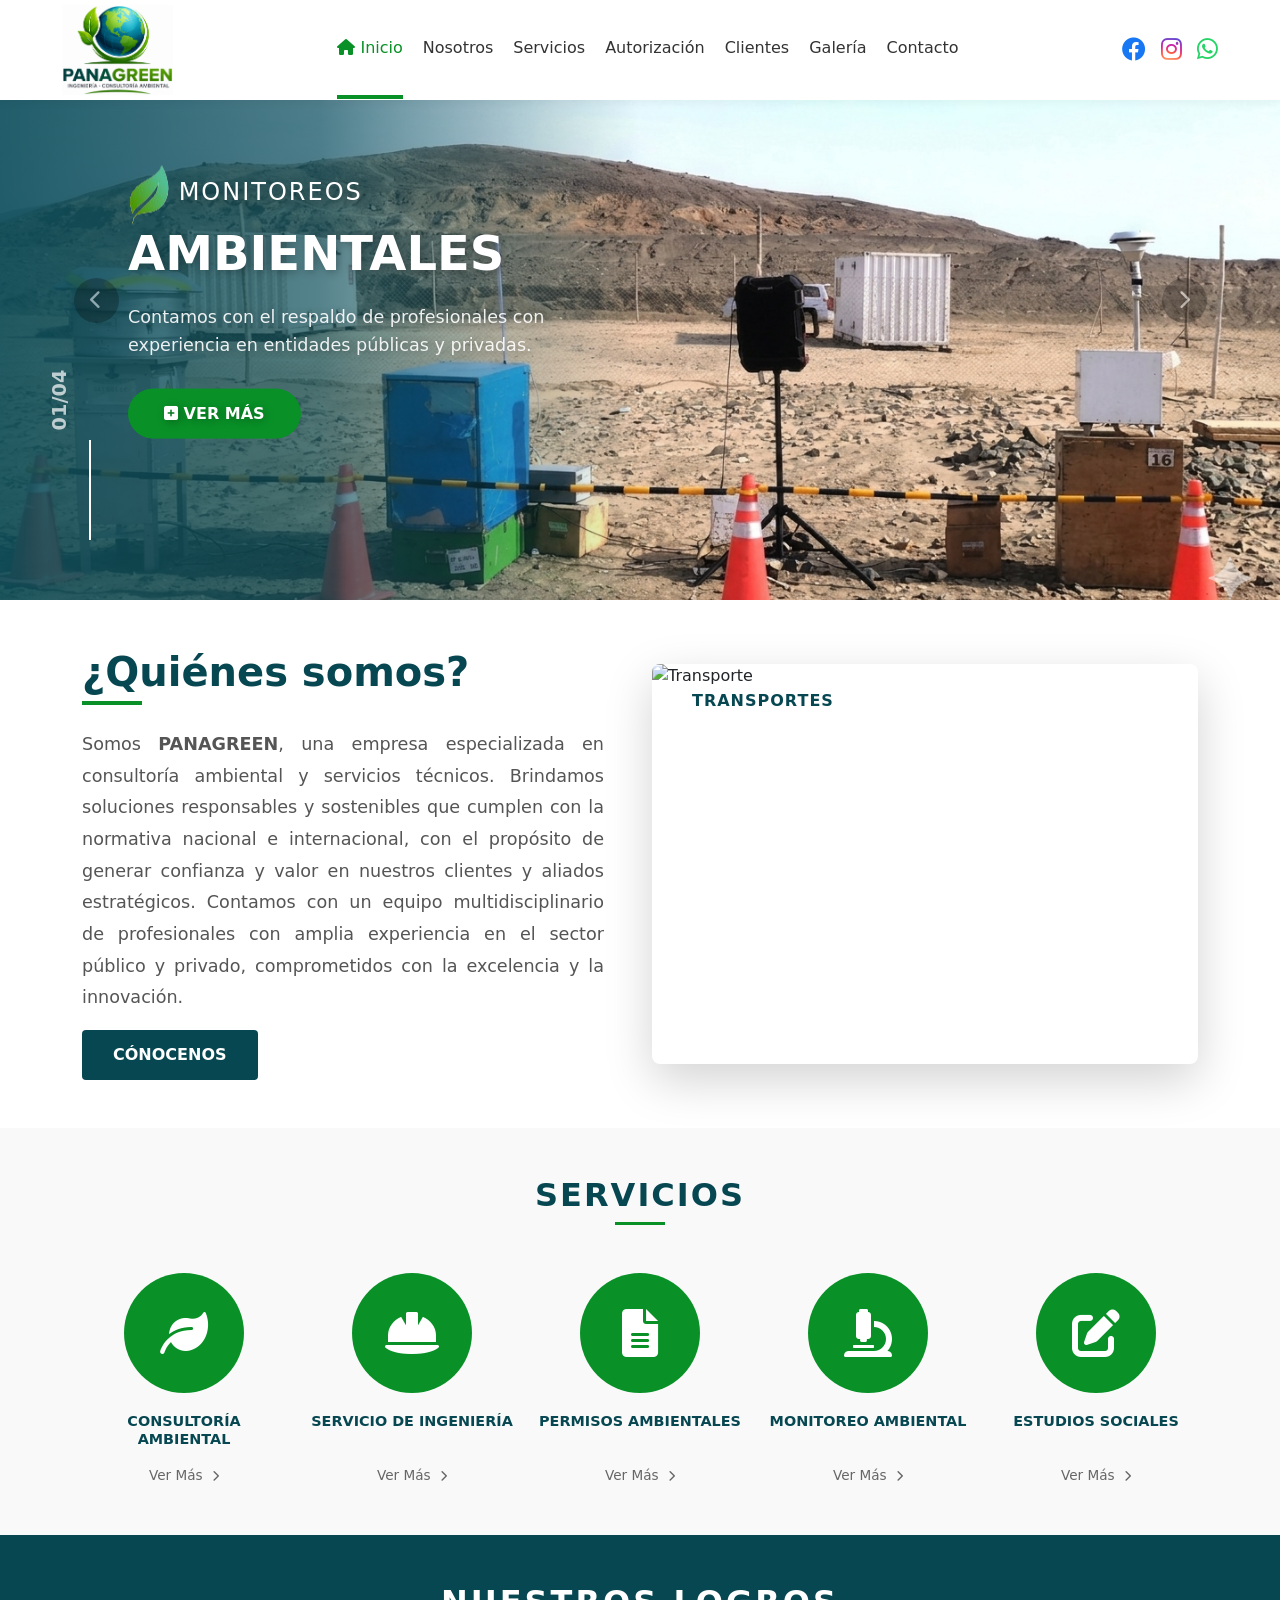
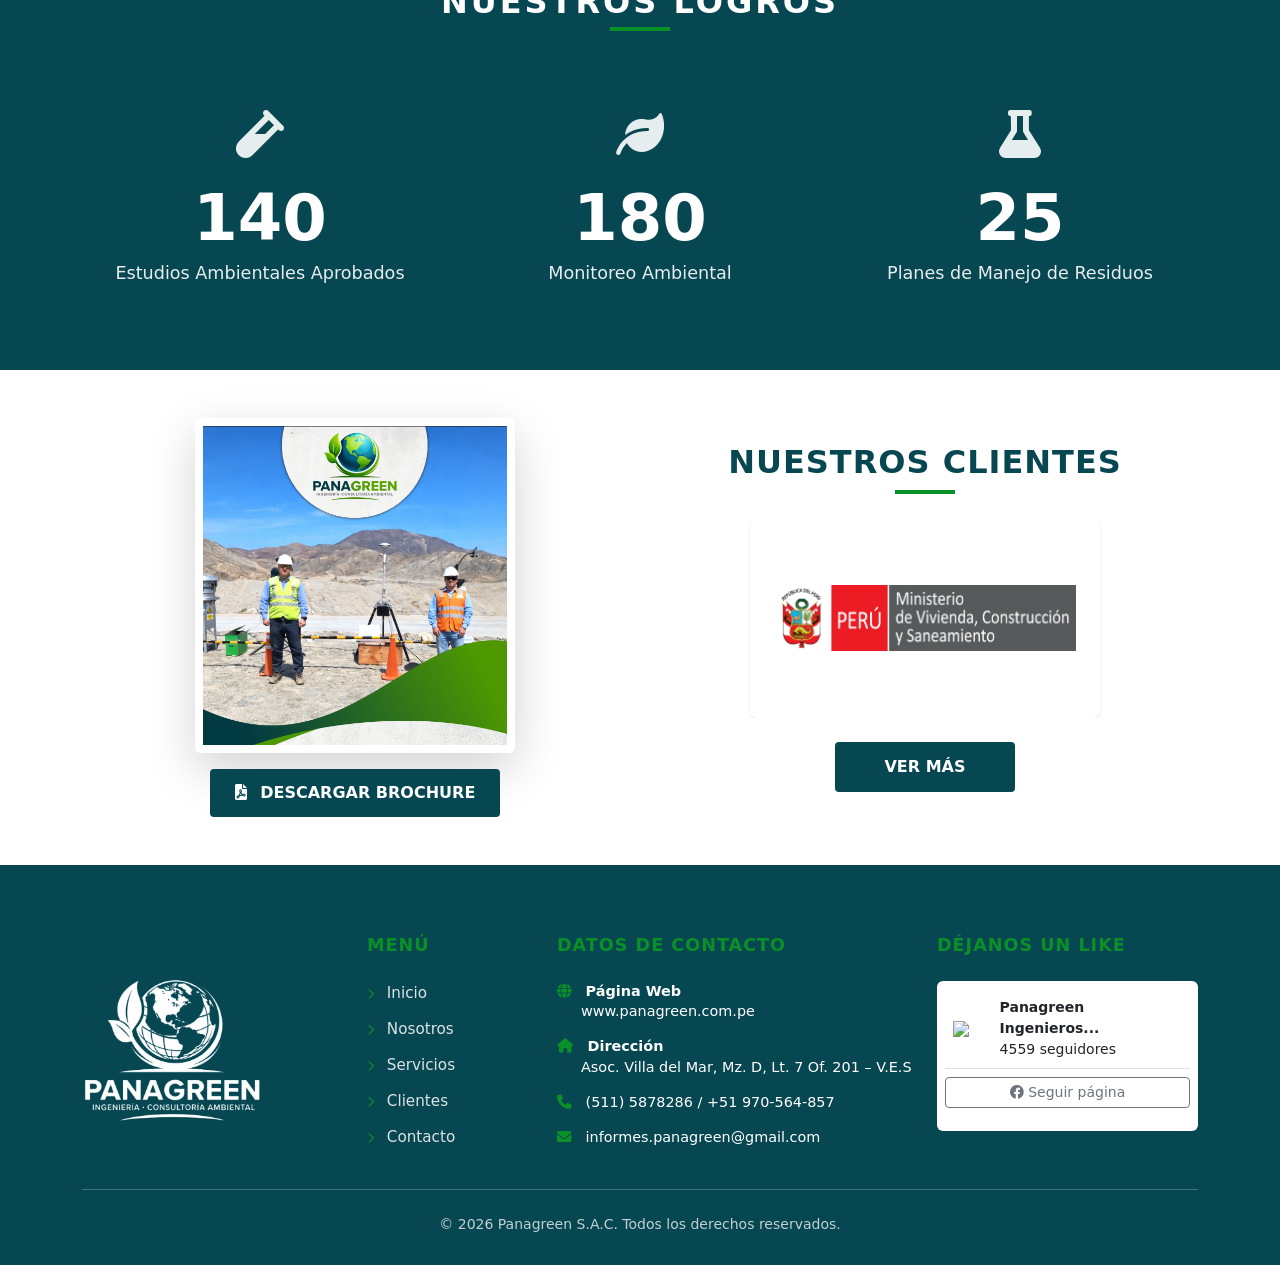
==== index.html @ 1f8e7a8f "Subida inicial del proyecto Panagreen" ====
<!DOCTYPE html>
<html lang="es">

<head>
    <meta charset="UTF-8">
    <meta name="viewport" content="width=device-width, initial-scale=1.0">
    <title>Panagreen - Ingeniería y consultoría ambiental</title>
    <link href="imagenes/logo.png" rel="shortcut icon" type="image/x-icon">

    <!-- Bootstrap 5.3.3 CSS -->
    <link href="https://cdn.jsdelivr.net/npm/bootstrap@5.3.3/dist/css/bootstrap.min.css" rel="stylesheet">

    <!-- Bootstrap Icons -->
    <link rel="stylesheet" href="https://cdn.jsdelivr.net/npm/bootstrap-icons@1.11.4/font/bootstrap-icons.min.css">

    <link rel="stylesheet" href="https://cdnjs.cloudflare.com/ajax/libs/font-awesome/6.0.0/css/all.min.css">

    <!-- CSS EXTERNO -->
    <link rel="stylesheet" href="css/index.css">
</head>

<body>

    <nav class="navbar navbar-expand-lg header-panagreen fixed-top">
        <div class="container-fluid">
            <!-- 1. Logo (Izquierda) -->
            <a class="navbar-brand logo-link" href="#">
                <img src="imagenes/logo.png" alt="Panagreen" class="logo-full">
            </a>

            <!-- Botón Hamburguesa (Solo visible en móviles/tablets) -->
            <button class="navbar-toggler" type="button" data-bs-toggle="collapse" data-bs-target="#menuPanagreen"
                aria-controls="menuPanagreen" aria-expanded="false" aria-label="Toggle navigation">
                <span class="navbar-toggler-icon"></span>
            </button>

            <!-- Contenedor colapsable -->
            <div class="collapse navbar-collapse" id="menuPanagreen">
                <!-- 2. Menú (Centro) -->
                <ul class="navbar-nav mx-auto nav-links">
                    <li class="nav-item">
                        <a class="nav-link active" href="#inicio"><i class="fas fa-home"></i> Inicio</a>
                    </li>
                    <li class="nav-item"><a class="nav-link" href="#nosotros">Nosotros</a></li>
                    <li class="nav-item"><a class="nav-link" href="#servicios">Servicios</a></li>
                    <li class="nav-item"><a class="nav-link" href="#autorizacion">Autorización</a></li>
                    <li class="nav-item"><a class="nav-link" href="#clientes">Clientes</a></li>
                    <li class="nav-item"><a class="nav-link" href="#galeria">Galería</a></li>
                    <li class="nav-item"><a class="nav-link" href="#contacto">Contacto</a></li>
                </ul>

                <!-- 3. Redes Sociales (Derecha) -->
                <div class="social-links d-flex">
                    <a href="#" class="facebook"><i class="fab fa-facebook"></i></a>
                    <a href="#" class="instagram"><i class="fab fa-instagram"></i></a>
                    <a href="#" class="whatsapp"><i class="fab fa-whatsapp"></i></a>
                </div>
            </div>
        </div>
    </nav>

    <div id="carouselPanagreen" class="carousel slide carousel-fade" data-bs-ride="carousel">
        <!-- Indicadores laterales estilo '04/04' -->
        <div class="carousel-indicators-custom">
            <!-- El span con id "current-slide" es el que cambiará -->
            <div class="page-number">
                <span id="current-slide">01</span><span>/04</span>
            </div>
            <div class="vertical-line"></div>
        </div>

        <div class="carousel-inner">
            <!-- Slide 1 -->
            <div class="carousel-item active">
                <div class="overlay-gradient"></div>
                <img src="imagenes/monitoreo-ambiental.png" class="d-block w-100 carousel-img"
                    alt="Monitoreo Ambiental">
                <div class="carousel-caption-custom">
                    <h5 class="text-uppercase"><img src="imagenes/hoja.png" alt="Icono Hoja" class="hoja-flotante">
                        Monitoreos</h5>
                    <!-- Contenedor para el título y la hoja -->
                    <div class="title-wrapper">

                        <h1>AMBIENTALES</h1>
                    </div>
                    <p>Contamos con el respaldo de profesionales con experiencia en entidades públicas y privadas.</p>
                    <a href="#" class="btn btn-panagreen-verde">
                        <i class="fas fa-plus-square"></i> VER MÁS
                    </a>
                </div>
            </div>

            <!-- Slide 2 (Ejemplo) -->
            <div class="carousel-item">
                <div class="overlay-gradient"></div>
                <img src="imagenes/consultoria-ambiental.png" class="d-block w-100 carousel-img" alt="Consultoría">
                <div class="carousel-caption-custom">
                    <h5 class="text-uppercase"><img src="imagenes/hoja.png" alt="Icono Hoja" class="hoja-flotante">
                        Ingeniería</h5>
                    <div class="title-wrapper">
                        <h1>CONSULTORÍA</h1>
                    </div>
                    <p>Soluciones sostenibles para proyectos de alto impacto ambiental.</p>
                    <a href="#" class="btn btn-panagreen-verde">
                        <i class="fas fa-plus-square"></i> VER MÁS
                    </a>
                </div>
            </div>
        </div>

        <!-- Controles de navegación -->
        <button class="carousel-control-prev" type="button" data-bs-target="#carouselPanagreen" data-bs-slide="prev">
            <span class="carousel-control-prev-icon-custom"><i class="fas fa-chevron-left"></i></span>
        </button>
        <button class="carousel-control-next" type="button" data-bs-target="#carouselPanagreen" data-bs-slide="next">
            <span class="carousel-control-next-icon-custom"><i class="fas fa-chevron-right"></i></span>
        </button>
    </div>

    <section class="quienes-somos-section py-5">
        <div class="container">
            <div class="row align-items-center">

                <!-- SECCIÓN IZQUIERDA: Texto -->
                <div class="col-lg-6 mb-4 mb-lg-0">
                    <div class="content-text pe-lg-4">
                        <h2 class="titulo-seccion">¿Quiénes somos?</h2>
                        <div class="sublinea-verde mb-4"></div>
                        <p class="descripcion-empresa">
                            Somos <strong>PANAGREEN</strong>, una empresa especializada en consultoría ambiental y
                            servicios técnicos.
                            Brindamos soluciones responsables y sostenibles que cumplen con la normativa nacional e
                            internacional, con el propósito de generar confianza y valor en nuestros clientes y aliados
                            estratégicos.
                            Contamos con un equipo multidisciplinario de profesionales con amplia experiencia en el
                            sector público
                            y privado, comprometidos con la excelencia y la innovación.
                        </p>
                        <a href="#contacto" class="btn btn-azul-panagreen">CÓNOCENOS</a>
                    </div>
                </div>

                <!-- SECCIÓN DERECHA: Nuevo Carrusel de Imágenes -->
                <div class="col-lg-6">
                    <div id="carouselSecundario" class="carousel slide shadow-lg rounded-3 overflow-hidden"
                        data-bs-ride="carousel">
                        <div class="carousel-inner">
                            <div class="carousel-item active">
                                <img src="imagenes/transporte-ambiental.png" class="d-block w-100" alt="Transporte">
                                <div class="carousel-label">TRANSPORTES</div>
                            </div>
                            <div class="carousel-item">
                                <img src="imagenes/mineria-responsable.png" class="d-block w-100" alt="Minería">
                                <div class="carousel-label">MINERÍA</div>
                            </div>
                        </div>
                        <!-- Controles pequeños para el carrusel secundario -->
                        <button class="carousel-control-prev" type="button" data-bs-target="#carouselSecundario"
                            data-bs-slide="prev">
                            <span class="carousel-control-prev-icon" aria-hidden="true"></span>
                        </button>
                        <button class="carousel-control-next" type="button" data-bs-target="#carouselSecundario"
                            data-bs-slide="next">
                            <span class="carousel-control-next-icon" aria-hidden="true"></span>
                        </button>
                    </div>
                </div>

            </div>
        </div>
    </section>

    <section id="servicios" class="servicios-section py-5">
        <div class="container text-center">
            <h2 class="titulo-servicios">SERVICIOS</h2>
            <div class="sublinea-servicios mb-5"></div>

            <div class="row g-4 justify-content-center">
                <div class="col-md-4 col-lg-2-custom">
                    <div class="servicio-item">
                        <div class="icono-circular">
                            <i class="fas fa-leaf"></i>
                        </div>
                        <h6>CONSULTORÍA AMBIENTAL</h6>
                        <a href="#" class="ver-mas">Ver Más <i class="fas fa-chevron-right"></i></a>
                    </div>
                </div>

                <div class="col-md-4 col-lg-2-custom">
                    <div class="servicio-item">
                        <div class="icono-circular">
                            <i class="fas fa-hard-hat"></i>
                        </div>
                        <h6>SERVICIO DE INGENIERÍA</h6>
                        <a href="#" class="ver-mas">Ver Más <i class="fas fa-chevron-right"></i></a>
                    </div>
                </div>

                <div class="col-md-4 col-lg-2-custom">
                    <div class="servicio-item">
                        <div class="icono-circular">
                            <i class="fas fa-file-alt"></i>
                        </div>
                        <h6>PERMISOS AMBIENTALES</h6>
                        <a href="#" class="ver-mas">Ver Más <i class="fas fa-chevron-right"></i></a>
                    </div>
                </div>

                <div class="col-md-4 col-lg-2-custom">
                    <div class="servicio-item">
                        <div class="icono-circular">
                            <i class="fas fa-microscope"></i>
                        </div>
                        <h6>MONITOREO AMBIENTAL</h6>
                        <a href="#" class="ver-mas">Ver Más <i class="fas fa-chevron-right"></i></a>
                    </div>
                </div>

                <div class="col-md-4 col-lg-2-custom">
                    <div class="servicio-item">
                        <div class="icono-circular">
                            <i class="fas fa-edit"></i>
                        </div>
                        <h6>ESTUDIOS SOCIALES</h6>
                        <a href="#" class="ver-mas">Ver Más <i class="fas fa-chevron-right"></i></a>
                    </div>
                </div>
            </div>
        </div>
    </section>


    <section class="logros-section py-5">
        <div class="container text-center">
            <!-- Título Blanco con Sublínea Verde -->
            <h2 class="titulo-logros text-white">NUESTROS LOGROS</h2>
            <div class="sublinea-verde-logros mb-5"></div>

            <div class="row">
                <!-- Logro 1 -->
                <div class="col-md-4 logro-item">
                    <div class="icono-logro">
                        <i class="fas fa-vial"></i>
                    </div>
                    <div class="numero-logro">140</div>
                    <p class="texto-logro">Estudios Ambientales Aprobados</p>
                </div>

                <!-- Logro 2 -->
                <div class="col-md-4 logro-item">
                    <div class="icono-logro">
                        <i class="fas fa-leaf"></i>
                    </div>
                    <div class="numero-logro">180</div>
                    <p class="texto-logro">Monitoreo Ambiental</p>
                </div>

                <!-- Logro 3 -->
                <div class="col-md-4 logro-item">
                    <div class="icono-logro">
                        <i class="fas fa-flask"></i>
                    </div>
                    <div class="numero-logro">25</div>
                    <p class="texto-logro">Planes de Manejo de Residuos</p>
                </div>
            </div>
        </div>
    </section>

    <section id="clientes" class="clientes-section py-5">
        <div class="container">
            <div class="row align-items-center">

                <!-- LADO IZQUIERDO: Brochure -->
                <div class="col-lg-6 text-center mb-5 mb-lg-0">
                    <div class="brochure-container">
                        <img src="imagenes/brochure-portada.png" alt="Brochure Panagreen"
                            class="img-fluid shadow-lg rounded">
                        <div class="mt-3">
                            <a href="documentos/brochure.pdf" target="_blank" class="btn btn-descarga-brochure">
                                <i class="fas fa-file-pdf me-2"></i> DESCARGAR BROCHURE
                            </a>
                        </div>
                    </div>
                </div>

                <!-- LADO DERECHO: Carrusel de Clientes -->
                <div class="col-lg-6 text-center">
                    <h2 class="titulo-clientes">NUESTROS CLIENTES</h2>
                    <div class="sublinea-verde mx-auto mb-4"></div>

                    <div id="carouselLogos" class="carousel slide" data-bs-ride="carousel">
                        <div class="carousel-inner">
                            <!-- Cliente 1 -->
                            <div class="carousel-item active">
                                <div class="logo-cliente-card bg-white p-4 shadow-sm mx-auto">
                                    <img src="imagenes/logo-mvcs.png" alt="Ministerio de Vivienda">
                                </div>
                            </div>
                            <!-- Cliente 2 -->
                            <div class="carousel-item">
                                <div class="logo-cliente-card bg-white p-4 shadow-sm mx-auto">
                                    <img src="imagenes/logo-minagri.png" alt="Cliente 2">
                                </div>
                            </div>
                        </div>

                        <!-- Botón Ver Más debajo del carrusel -->
                        <div class="mt-4">
                            <a href="#" class="btn btn-azul-panagreen px-5">VER MÁS</a>
                        </div>
                    </div>
                </div>

            </div>
        </div>
    </section>







    <footer class="footer-panagreen">
        <div class="container">
            <div class="row text-start">
                <!-- Columna 1: Logo -->
                <div class="col-lg-3 col-md-6 mb-4 mb-lg-0 d-flex align-items-center">
                    <img src="imagenes/logo-blanco.png" alt="Panagreen Logo" class="footer-logo">
                </div>

                <!-- Columna 2: Menú -->
                <div class="col-lg-2 col-md-6 mb-4 mb-lg-0">
                    <h5 class="titulo-footer">MENÚ</h5>
                    <ul class="list-unstyled links-footer">
                        <li><a href="#inicio"><i class="fas fa-chevron-right"></i> Inicio</a></li>
                        <li><a href="#nosotros"><i class="fas fa-chevron-right"></i> Nosotros</a></li>
                        <li><a href="#servicios"><i class="fas fa-chevron-right"></i> Servicios</a></li>
                        <li><a href="#clientes"><i class="fas fa-chevron-right"></i> Clientes</a></li>
                        <li><a href="#contacto"><i class="fas fa-chevron-right"></i> Contacto</a></li>
                    </ul>
                </div>

                <!-- Columna 3: Datos de Contacto -->
                <div class="col-lg-4 col-md-6 mb-4 mb-lg-0">
                    <h5 class="titulo-footer">DATOS DE CONTACTO</h5>
                    <div class="contacto-footer">
                        <p><i class="fas fa-globe"></i> <strong>Página Web</strong><br>
                            <span class="ms-4">www.panagreen.com.pe</span>
                        </p>

                        <p><i class="fas fa-home"></i> <strong>Dirección</strong><br>
                            <span class="ms-4">Asoc. Villa del Mar, Mz. D, Lt. 7 Of. 201 – V.E.S</span>
                        </p>

                        <p><i class="fas fa-phone"></i> (511) 5878286 / +51 970-564-857</p>

                        <p><i class="fas fa-envelope"></i> informes.panagreen@gmail.com</p>
                    </div>
                </div>

                <!-- Columna 4: Facebook -->
                <div class="col-lg-3 col-md-6">
                    <h5 class="titulo-footer">DÉJANOS UN LIKE</h5>
                    <div class="fb-page-mockup bg-white p-2 rounded">
                        <!-- Aquí iría el widget de Facebook real o una imagen -->
                        <div class="d-flex align-items-center p-2 border-bottom">
                            <img src="imagenes/favicon.png" width="40" class="me-2">
                            <div class="text-dark small"><strong>Panagreen Ingenieros...</strong><br>4559 seguidores
                            </div>
                        </div>
                        <a href="#" class="btn btn-sm btn-outline-secondary mt-2 w-100"><i class="fab fa-facebook"></i>
                            Seguir página</a>
                    </div>
                </div>
            </div>

            <hr class="border-light opacity-25 my-4">
            <div class="text-center">
                <p class="small mb-0 opacity-75">&copy; 2026 Panagreen S.A.C. Todos los derechos reservados.</p>
            </div>
        </div>
    </footer>

    <!-- Bootstrap 5.3.3 JS Bundle -->
    <script src="https://cdn.jsdelivr.net/npm/bootstrap@5.3.3/dist/js/bootstrap.bundle.min.js"></script>

    <script>
        // Busca el enlace que coincide con la URL actual y le pone el color verde del menú y una línea debajo para resaltar
        // Obtiene la URL actual de la barra de direcciones
        const currentPath = window.location.pathname;

        // Busca todos los enlaces del menú
        const navLinks = document.querySelectorAll('.nav-links li a');

        navLinks.forEach(link => {
            // Si el 'href' del enlace coincide con la ruta actual
            if (link.getAttribute('href') === currentPath ||
                (currentPath === '/' && link.getAttribute('href') === 'index.html')) {
                link.classList.add('active');
            }
        });


        // Actualiza el número del slide actual en el indicador personalizado
        const myCarousel = document.getElementById('carouselPanagreen');
        const currentSlideText = document.getElementById('current-slide');

        // Evento de Bootstrap que se dispara cuando el slide cambia
        myCarousel.addEventListener('slide.bs.carousel', function (event) {
            // event.to es el índice del siguiente slide (empieza en 0)
            let nextIndex = event.to + 1;

            // Formateamos para que siempre tenga dos dígitos (01, 02, etc.)
            let formattedNumber = nextIndex < 10 ? '0' + nextIndex : nextIndex; // Actualizamos el contenido del HTML
            currentSlideText.innerText = formattedNumber;
        }); </script>

</body>

</html>
---- css/index.css ----
/* css/index.css */

:root {
    --azul-fondo-logo: #0d4e5a;
    /* El color exacto de tu imagen */
    --azul-panagreen: #074751;
    --verde-panagreen: #099127;
    /* Verde base */
    --verde-menu: #099127;
    /* El verde de la imagen que enviaste */
    --blanco: #ffffff;
}

/* Header General */
.header-panagreen {
    min-height: 100px;
    background-color: #ffffff !important;
    padding: 0 50px !important;
    box-shadow: 0 2px 10px rgba(0, 0, 0, 0.05);
}

.logo-link {
    height: 100px;
    display: flex;
    align-items: center;
}

.logo-full {
    height: 100% !important;
    width: auto;
    object-fit: contain;
}

/* Estilos del Menú */
.nav-links .nav-link {
    color: #333 !important;
    font-weight: 500;
    margin: 0 10px;
    padding: 35px 0 !important;
    /* Centrado vertical */
    border-bottom: 4px solid transparent;
    transition: 0.3s;
}

.nav-links .nav-link:hover,
.nav-links .nav-link.active {
    color: var(--verde-menu) !important;
    border-bottom: 4px solid var(--verde-menu);
}

/* Colores de Redes Sociales */
.social-links a {
    font-size: 1.5rem;
    margin-left: 15px;
    transition: 0.3s;
}

.social-links .facebook {
    color: #1877F2;
}

.social-links .whatsapp {
    color: #25D366;
}

.social-links .instagram {
    background: radial-gradient(circle at 30% 107%, #fdf497 0%, #fd5949 45%, #d6249f 60%, #285AEB 90%);
    -webkit-background-clip: text;
    -webkit-text-fill-color: transparent;
}


/* Contenedor del Carrusel */
#carouselPanagreen {
    position: relative;
    height: 600px;
    overflow: hidden;
}

.carousel-img {
    height: 600px;
    object-fit: cover;
}

/* Capa de degradado ajustada para mayor nitidez */
.overlay-gradient {
    position: absolute;
    top: 0;
    left: 0;
    width: 100%;
    height: 100%;
    background: linear-gradient(to right,
            rgba(13, 78, 90, 0.9) 0%,
            /* Color fuerte al inicio */
            rgba(13, 78, 90, 0.7) 25%,
            /* Empieza a desvanecerse rápido */
            rgba(13, 78, 90, 0) 50%
            /* A la mitad de la imagen ya es 100% transparente */
        );
    z-index: 1;
}

/* Posicionamiento del Texto */
.carousel-caption-custom {
    position: absolute;
    top: 50%;
    left: 10%;
    transform: translateY(-50%);
    z-index: 2;
    color: white;
    max-width: 500px;
    text-align: left;
    text-shadow: 2px 2px 10px rgba(0, 0, 0, 0.3);
}

.carousel-caption-custom h5 {
    font-size: 1.5rem;
    font-weight: 300;
    margin-bottom: 0;
    letter-spacing: 2px;
}

.carousel-caption-custom h1 {
    font-size: 3rem;
    font-weight: 600;
    margin-bottom: 20px;
}

.carousel-caption-custom p {
    font-size: 1.1rem;
    line-height: 1.6;
    margin-bottom: 30px;
    opacity: 0.9;
}

/* Indicador lateral (estilo 04/04) */
.carousel-indicators-custom {
    position: absolute;
    left: 30px;
    bottom: 50px;
    z-index: 3;
    color: white;
    text-align: center;
}

.page-number {
    font-size: 2.5rem;
    font-weight: 700;
    writing-mode: vertical-rl;
    transform: rotate(180deg);
}

.page-number span {
    font-size: 1.2rem;
    opacity: 0.7;
}

.vertical-line {
    width: 2px;
    height: 100px;
    background-color: white;
    margin: 10px auto;
}

/* Botones de control personalizados */
.carousel-control-prev-icon-custom,
.carousel-control-next-icon-custom {
    background-color: rgba(0, 0, 0, 0.5);
    border-radius: 50%;
    width: 45px;
    height: 45px;
    display: flex;
    align-items: center;
    justify-content: center;
    font-size: 1.2rem;
    color: white;
}

#current-slide {
    transition: all 0.5s ease-in-out;
    display: inline-block;
}

/* Sección Quiénes Somos */
.quienes-somos-section {
    background-color: #ffffff;
}

.titulo-seccion {
    color: var(--azul-panagreen);
    font-weight: 700;
    font-size: 2.5rem;
    margin-bottom: 5px;
}

.sublinea-verde {
    width: 60px;
    height: 4px;
    background-color: var(--verde-panagreen);
}

.descripcion-empresa {
    color: #555;
    line-height: 1.8;
    font-size: 1.1rem;
    text-align: justify;
}

/* Botón Azul Panagreen */
.btn-azul-panagreen {
    background-color: var(--azul-panagreen);
    color: white;
    padding: 12px 30px;
    border-radius: 4px;
    font-weight: 600;
    text-decoration: none;
    display: inline-block;
    transition: 0.3s;
}

.btn-azul-panagreen:hover {
    background-color: #0a3a44;
    color: #ffffff;
    box-shadow: 0 4px 15px rgba(13, 78, 90, 0.3);
}

/* Carrusel Secundario */
#carouselSecundario {
    position: relative;
}

#carouselSecundario img {
    height: 400px;
    object-fit: cover;
}

.carousel-label {
    position: absolute;
    top: 20px;
    left: 20px;
    background-color: rgba(255, 255, 255, 0.9);
    color: var(--azul-panagreen);
    padding: 5px 20px;
    font-weight: 700;
    letter-spacing: 1px;
    border-radius: 2px;
    z-index: 5;
}

.servicios-section {
    background-color: #f9f9f9;
}

.titulo-servicios {
    color: var(--azul-panagreen);
    font-weight: 700;
    letter-spacing: 2px;
}

.sublinea-servicios {
    width: 50px;
    height: 3px;
    background-color: var(--verde-panagreen);
    margin: 0 auto;
}

/* Contenedor del Icono Circular */
.icono-circular {
    width: 120px;
    height: 120px;
    background-color: var(--verde-panagreen);
    /* Color solicitado */
    border-radius: 50%;
    display: flex;
    align-items: center;
    justify-content: center;
    margin: 0 auto 20px;
    transition: transform 0.3s ease;
}

.icono-circular i {
    color: white;
    font-size: 3rem;
}

.servicio-item:hover .icono-circular {
    transform: scale(1.1);
    box-shadow: 0 10px 20px rgba(9, 145, 39, 0.2);
}

.servicio-item h6 {
    color: var(--azul-panagreen);
    font-weight: 600;
    font-size: 0.9rem;
    min-height: 40px;
    margin-bottom: 10px;
}

/* Enlace Ver Más */
.ver-mas {
    color: #666;
    text-decoration: none;
    font-size: 0.85rem;
    transition: color 0.3s;
}

.ver-mas:hover {
    color: var(--verde-panagreen);
}

.ver-mas i {
    font-size: 0.7rem;
    margin-left: 5px;
}



/* Sección de Logros */
.logros-section {
    background-color: var(--azul-panagreen);
    /* #0d4e5a */
    padding: 80px 0;
}

.titulo-logros {
    font-weight: 700;
    letter-spacing: 3px;
    margin-bottom: 5px;
}

.sublinea-verde-logros {
    width: 60px;
    height: 4px;
    background-color: var(--verde-panagreen);
    margin: 0 auto;
}

/* Iconos y Números */
.logro-item {
    color: #ffffff;
    padding: 20px;
}

.icono-logro {
    font-size: 3rem;
    /* Tamaño grande para los iconos */
    margin-bottom: 15px;
    opacity: 0.9;
}

.numero-logro {
    font-size: 4rem;
    /* Tamaño del número extra grande */
    font-weight: 800;
    line-height: 1;
    margin-bottom: 10px;
}

.texto-logro {
    font-size: 1.1rem;
    font-weight: 500;
    opacity: 0.9;
}

/* Sección Clientes con fondo de imagen suave */
.clientes-section {
    background: linear-gradient(rgba(255, 255, 255, 0.85), rgba(255, 255, 255, 0.85)),
        url('../imagenes/fondo-manos-arbol.jpg');
    /* Imagen de fondo similar a la muestra */
    background-size: cover;
    background-position: center;
    background-attachment: fixed;
    padding: 80px 0;
}

.titulo-clientes {
    color: var(--azul-panagreen);
    font-weight: 700;
    letter-spacing: 1px;
}

/* Tarjeta del Logo en el carrusel */
.logo-cliente-card {
    max-width: 350px;
    height: 200px;
    display: flex;
    align-items: center;
    justify-content: center;
    border-radius: 8px;
}

.logo-cliente-card img {
    max-height: 100%;
    max-width: 100%;
    object-fit: contain;
}

/* Botón Descarga Brochure */
.btn-descarga-brochure {
    background-color: var(--azul-panagreen);
    color: white;
    padding: 12px 25px;
    font-weight: 600;
    border-radius: 4px;
    transition: 0.3s;
    border: none;
}

.btn-descarga-brochure:hover {
    background-color: #0a3a44;
    color: #ffffff;
    transform: translateY(-2px);
}

/* Estilo para las imágenes del brochure */
.brochure-container img {
    max-width: 320px;
    border: 8px solid white;
}





/* Hero Section con fondo azul petróleo */
.hero-section {
    background-color: var(--azul-panagreen);
    padding: 100px 0;
    color: var(--blanco);
}

.hero-section h1 {
    font-size: 3.5rem;
    color: var(--blanco) !important;
}

.hero-section .lead {
    color: rgba(255, 255, 255, 0.9) !important;
}

/* Botones personalizados */
.btn-panagreen-verde {
    background-color: var(--verde-panagreen);
    border-color: var(--verde-panagreen);
    color: white;
    border-radius: 50px;
    padding: 12px 35px;
    font-weight: 600;
}

.btn-panagreen-verde:hover {
    background-color: #6da331;
    color: white;
}

.footer-panagreen {
    background-color: var(--azul-panagreen) !important;
    /* Asegura el uso de #0d4e5a */
    padding: 70px 0 30px;
    color: white;
}

.footer-logo {
    max-width: 180px;
    height: auto;
}

/* Títulos en Verde Panagreen */
.titulo-footer {
    color: var(--verde-panagreen);
    /* #099127 */
    font-size: 1.1rem;
    font-weight: 700;
    margin-bottom: 25px;
    letter-spacing: 1px;
}

/* Enlaces del menú */
.links-footer li {
    margin-bottom: 12px;
}

.links-footer a {
    color: white;
    text-decoration: none;
    font-size: 0.95rem;
    transition: color 0.3s;
    opacity: 0.85;
}

.links-footer a i {
    font-size: 0.7rem;
    color: var(--verde-panagreen);
    margin-right: 8px;
}

.links-footer a:hover {
    color: var(--verde-panagreen);
    opacity: 1;
}

/* Iconos de contacto */
.contacto-footer p {
    font-size: 0.9rem;
    margin-bottom: 15px;
    line-height: 1.4;
}

.contacto-footer i {
    color: var(--verde-panagreen);
    margin-right: 10px;
}

/* Ajuste para el mockup de Facebook */
.fb-page-mockup {
    min-height: 150px;
}


/* AJUSTES PARA MÓVILES (Responsive) */
@media (max-width: 991px) {
    .header-panagreen {
        padding: 10px 20px !important;
        height: auto;
    }

    .logo-link {
        height: 60px;
    }

    .nav-links .nav-link {
        padding: 15px 0 !important;
        border-bottom: none;
        border-left: 4px solid transparent;
    }

    .nav-links .nav-link.active {
        border-left: 4px solid var(--verde-menu);
        background-color: rgba(51, 128, 13, 0.05);
    }

    .social-links {
        justify-content: center;
        padding: 20px 0;
    }
}

/* Ajuste Responsivo para carrusel */
@media (max-width: 768px) {
    .carousel-caption-custom h1 {
        font-size: 2.5rem;
    }

    .overlay-gradient {
        background: rgba(13, 78, 90, 0.85);
        /* Cobertura total en móviles */
    }
}

/* Ajuste para 5 columnas en escritorio */
@media (min-width: 992px) {
    .col-lg-2-custom {
        flex: 0 0 auto;
        width: 20%;
        /* Divide el ancho en 5 partes iguales */
    }
}

/* Responsivo para móviles */
@media (max-width: 767px) {
    .numero-logro {
        font-size: 3.5rem;
    }

    .logros-section {
        padding: 50px 0;
    }
}


/* Responsivo */
@media (max-width: 991px) {
    .clientes-section {
        padding: 50px 0;
    }

    .logo-cliente-card {
        max-width: 280px;
        height: 150px;
    }
}
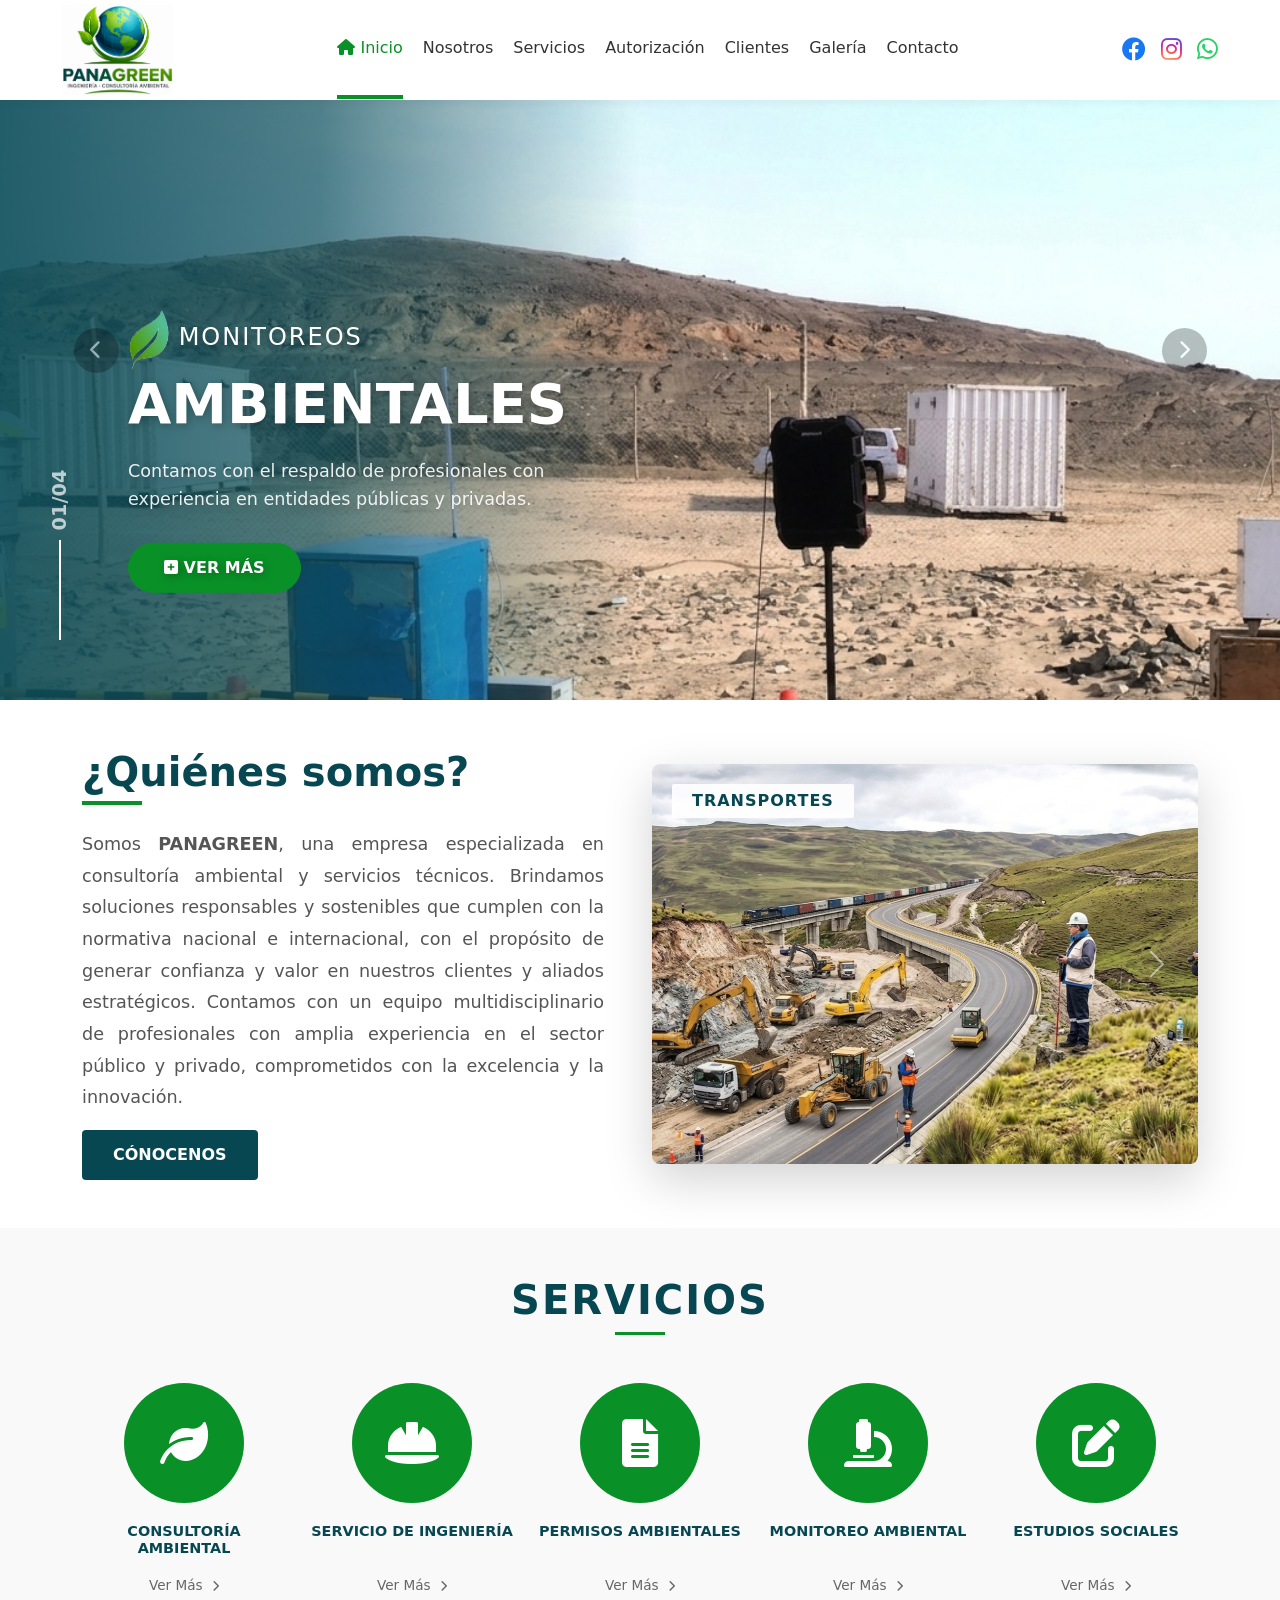
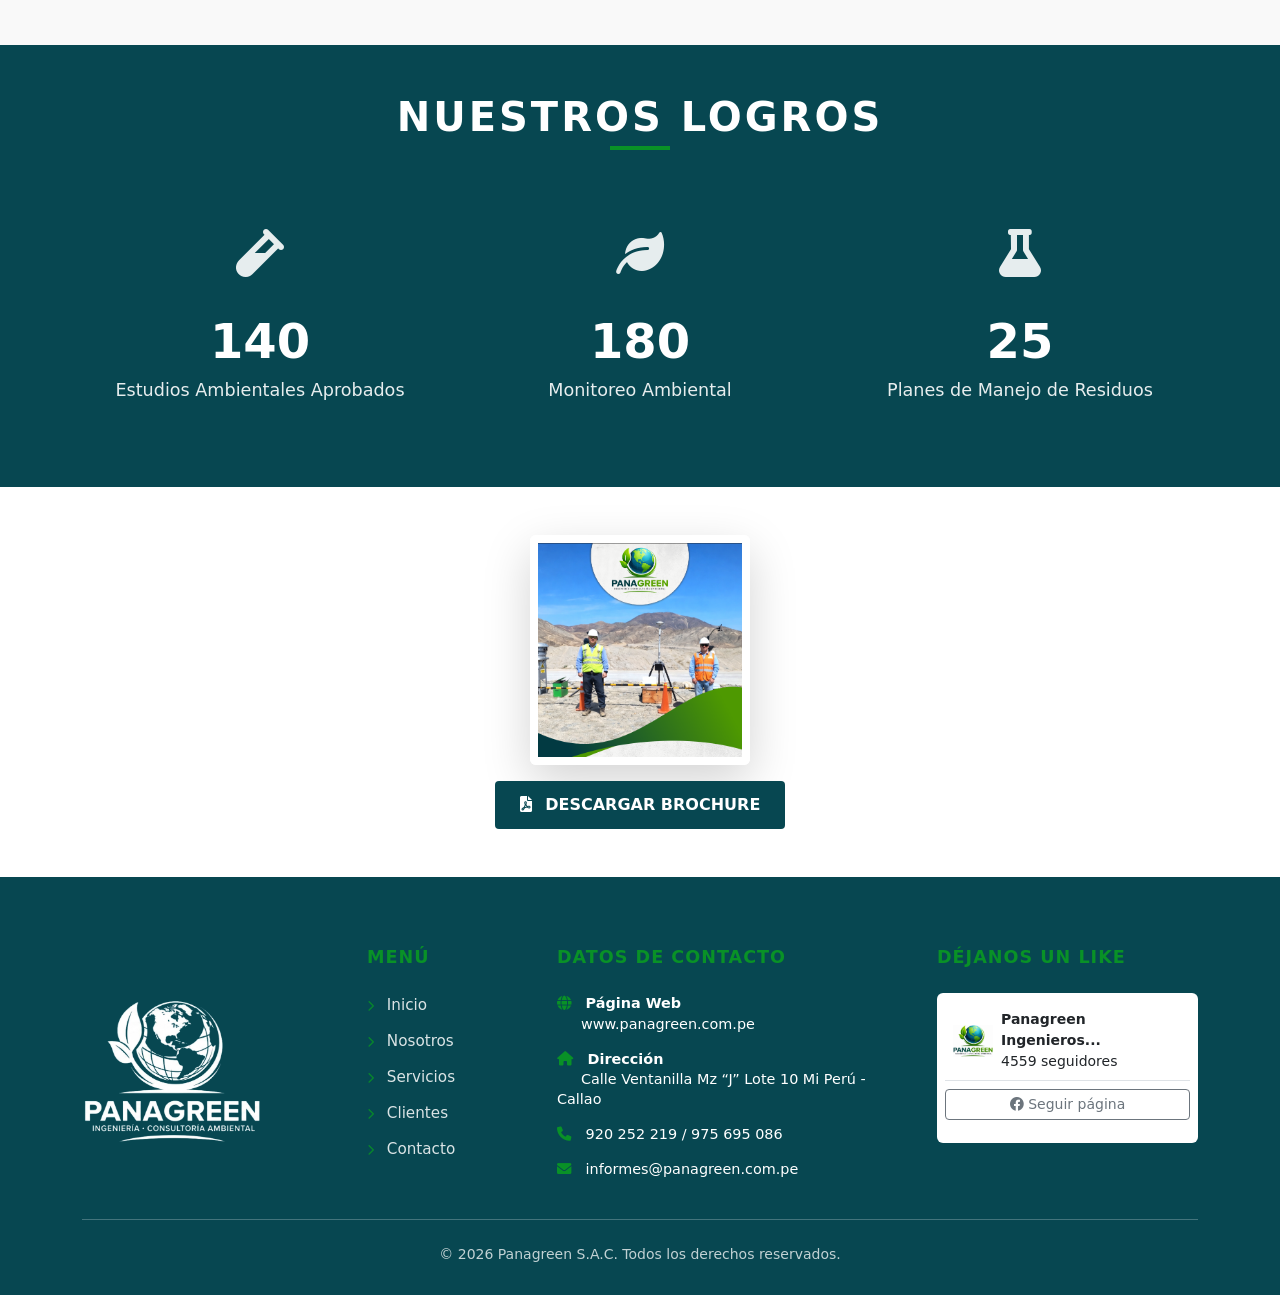
==== commit 699daec5: "Actualización de diseño: imagen vertical y ajustes de escala en componentes" ====
--- a/index.html
+++ b/index.html
@@ -21,372 +21,328 @@
 
 <body>
 
-    <nav class="navbar navbar-expand-lg header-panagreen fixed-top">
-        <div class="container-fluid">
-            <!-- 1. Logo (Izquierda) -->
-            <a class="navbar-brand logo-link" href="#">
-                <img src="imagenes/logo.png" alt="Panagreen" class="logo-full">
-            </a>
-
-            <!-- Botón Hamburguesa (Solo visible en móviles/tablets) -->
-            <button class="navbar-toggler" type="button" data-bs-toggle="collapse" data-bs-target="#menuPanagreen"
-                aria-controls="menuPanagreen" aria-expanded="false" aria-label="Toggle navigation">
-                <span class="navbar-toggler-icon"></span>
+    <div id="nav-placeholder"></div>
+    <main>
+        <div id="carouselPanagreen" class="carousel slide carousel-fade" data-bs-ride="carousel">
+            <!-- Indicadores laterales estilo '04/04' -->
+            <div class="carousel-indicators-custom">
+                <!-- El span con id "current-slide" es el que cambiará -->
+                <div class="page-number">
+                    <span id="current-slide">01</span><span>/04</span>
+                </div>
+                <div class="vertical-line"></div>
+            </div>
+
+            <div class="carousel-inner">
+                <!-- Slide 1 -->
+                <div class="carousel-item active">
+                    <div class="overlay-gradient"></div>
+                    <img src="imagenes/monitoreo-ambiental.png" class="d-block w-100 img-fluid carousel-img"
+                        alt="Monitoreo Ambiental">
+                    <div class="carousel-caption-custom">
+                        <h5 class="text-uppercase"><img src="imagenes/hoja.png" alt="Icono Hoja" class="hoja-flotante">
+                            Monitoreos</h5>
+                        <!-- Contenedor para el título y la hoja -->
+                        <div class="title-wrapper">
+
+                            <h1>AMBIENTALES</h1>
+                        </div>
+                        <p>Contamos con el respaldo de profesionales con experiencia en entidades públicas y privadas.
+                        </p>
+                        <a href="#" class="btn btn-panagreen-verde">
+                            <i class="fas fa-plus-square"></i> VER MÁS
+                        </a>
+                    </div>
+                </div>
+
+                <!-- Slide 2 (Ejemplo) -->
+                <div class="carousel-item">
+                    <div class="overlay-gradient"></div>
+                    <img src="imagenes/consultoria-ambiental.png" class="d-block w-100 img-fluid carousel-img"
+                        alt="Consultoría">
+                    <div class="carousel-caption-custom">
+                        <h5 class="text-uppercase"><img src="imagenes/hoja.png" alt="Icono Hoja" class="hoja-flotante">
+                            Ingeniería</h5>
+                        <div class="title-wrapper">
+                            <h1>CONSULTORÍA</h1>
+                        </div>
+                        <p>Soluciones sostenibles para proyectos de alto impacto ambiental.</p>
+                        <a href="#" class="btn btn-panagreen-verde">
+                            <i class="fas fa-plus-square"></i> VER MÁS
+                        </a>
+                    </div>
+                </div>
+            </div>
+
+            <!-- Controles de navegación -->
+            <button class="carousel-control-prev" type="button" data-bs-target="#carouselPanagreen"
+                data-bs-slide="prev">
+                <span class="carousel-control-prev-icon-custom"><i class="fas fa-chevron-left"></i></span>
             </button>
-
-            <!-- Contenedor colapsable -->
-            <div class="collapse navbar-collapse" id="menuPanagreen">
-                <!-- 2. Menú (Centro) -->
-                <ul class="navbar-nav mx-auto nav-links">
-                    <li class="nav-item">
-                        <a class="nav-link active" href="#inicio"><i class="fas fa-home"></i> Inicio</a>
-                    </li>
-                    <li class="nav-item"><a class="nav-link" href="#nosotros">Nosotros</a></li>
-                    <li class="nav-item"><a class="nav-link" href="#servicios">Servicios</a></li>
-                    <li class="nav-item"><a class="nav-link" href="#autorizacion">Autorización</a></li>
-                    <li class="nav-item"><a class="nav-link" href="#clientes">Clientes</a></li>
-                    <li class="nav-item"><a class="nav-link" href="#galeria">Galería</a></li>
-                    <li class="nav-item"><a class="nav-link" href="#contacto">Contacto</a></li>
-                </ul>
-
-                <!-- 3. Redes Sociales (Derecha) -->
-                <div class="social-links d-flex">
-                    <a href="#" class="facebook"><i class="fab fa-facebook"></i></a>
-                    <a href="#" class="instagram"><i class="fab fa-instagram"></i></a>
-                    <a href="#" class="whatsapp"><i class="fab fa-whatsapp"></i></a>
-                </div>
-            </div>
+            <button class="carousel-control-next" type="button" data-bs-target="#carouselPanagreen"
+                data-bs-slide="next">
+                <span class="carousel-control-next-icon-custom"><i class="fas fa-chevron-right"></i></span>
+            </button>
         </div>
-    </nav>
-
-    <div id="carouselPanagreen" class="carousel slide carousel-fade" data-bs-ride="carousel">
-        <!-- Indicadores laterales estilo '04/04' -->
-        <div class="carousel-indicators-custom">
-            <!-- El span con id "current-slide" es el que cambiará -->
-            <div class="page-number">
-                <span id="current-slide">01</span><span>/04</span>
-            </div>
-            <div class="vertical-line"></div>
-        </div>
-
-        <div class="carousel-inner">
-            <!-- Slide 1 -->
-            <div class="carousel-item active">
-                <div class="overlay-gradient"></div>
-                <img src="imagenes/monitoreo-ambiental.png" class="d-block w-100 carousel-img"
-                    alt="Monitoreo Ambiental">
-                <div class="carousel-caption-custom">
-                    <h5 class="text-uppercase"><img src="imagenes/hoja.png" alt="Icono Hoja" class="hoja-flotante">
-                        Monitoreos</h5>
-                    <!-- Contenedor para el título y la hoja -->
-                    <div class="title-wrapper">
-
-                        <h1>AMBIENTALES</h1>
-                    </div>
-                    <p>Contamos con el respaldo de profesionales con experiencia en entidades públicas y privadas.</p>
-                    <a href="#" class="btn btn-panagreen-verde">
-                        <i class="fas fa-plus-square"></i> VER MÁS
-                    </a>
-                </div>
-            </div>
-
-            <!-- Slide 2 (Ejemplo) -->
-            <div class="carousel-item">
-                <div class="overlay-gradient"></div>
-                <img src="imagenes/consultoria-ambiental.png" class="d-block w-100 carousel-img" alt="Consultoría">
-                <div class="carousel-caption-custom">
-                    <h5 class="text-uppercase"><img src="imagenes/hoja.png" alt="Icono Hoja" class="hoja-flotante">
-                        Ingeniería</h5>
-                    <div class="title-wrapper">
-                        <h1>CONSULTORÍA</h1>
-                    </div>
-                    <p>Soluciones sostenibles para proyectos de alto impacto ambiental.</p>
-                    <a href="#" class="btn btn-panagreen-verde">
-                        <i class="fas fa-plus-square"></i> VER MÁS
-                    </a>
-                </div>
-            </div>
-        </div>
-
-        <!-- Controles de navegación -->
-        <button class="carousel-control-prev" type="button" data-bs-target="#carouselPanagreen" data-bs-slide="prev">
-            <span class="carousel-control-prev-icon-custom"><i class="fas fa-chevron-left"></i></span>
-        </button>
-        <button class="carousel-control-next" type="button" data-bs-target="#carouselPanagreen" data-bs-slide="next">
-            <span class="carousel-control-next-icon-custom"><i class="fas fa-chevron-right"></i></span>
-        </button>
-    </div>
-
-    <section class="quienes-somos-section py-5">
-        <div class="container">
-            <div class="row align-items-center">
-
-                <!-- SECCIÓN IZQUIERDA: Texto -->
-                <div class="col-lg-6 mb-4 mb-lg-0">
-                    <div class="content-text pe-lg-4">
-                        <h2 class="titulo-seccion">¿Quiénes somos?</h2>
-                        <div class="sublinea-verde mb-4"></div>
-                        <p class="descripcion-empresa">
-                            Somos <strong>PANAGREEN</strong>, una empresa especializada en consultoría ambiental y
-                            servicios técnicos.
-                            Brindamos soluciones responsables y sostenibles que cumplen con la normativa nacional e
-                            internacional, con el propósito de generar confianza y valor en nuestros clientes y aliados
-                            estratégicos.
-                            Contamos con un equipo multidisciplinario de profesionales con amplia experiencia en el
-                            sector público
-                            y privado, comprometidos con la excelencia y la innovación.
-                        </p>
-                        <a href="#contacto" class="btn btn-azul-panagreen">CÓNOCENOS</a>
-                    </div>
-                </div>
-
-                <!-- SECCIÓN DERECHA: Nuevo Carrusel de Imágenes -->
-                <div class="col-lg-6">
-                    <div id="carouselSecundario" class="carousel slide shadow-lg rounded-3 overflow-hidden"
-                        data-bs-ride="carousel">
-                        <div class="carousel-inner">
-                            <div class="carousel-item active">
-                                <img src="imagenes/transporte-ambiental.png" class="d-block w-100" alt="Transporte">
-                                <div class="carousel-label">TRANSPORTES</div>
-                            </div>
-                            <div class="carousel-item">
-                                <img src="imagenes/mineria-responsable.png" class="d-block w-100" alt="Minería">
-                                <div class="carousel-label">MINERÍA</div>
-                            </div>
-                        </div>
-                        <!-- Controles pequeños para el carrusel secundario -->
-                        <button class="carousel-control-prev" type="button" data-bs-target="#carouselSecundario"
-                            data-bs-slide="prev">
-                            <span class="carousel-control-prev-icon" aria-hidden="true"></span>
-                        </button>
-                        <button class="carousel-control-next" type="button" data-bs-target="#carouselSecundario"
-                            data-bs-slide="next">
-                            <span class="carousel-control-next-icon" aria-hidden="true"></span>
-                        </button>
-                    </div>
-                </div>
-
-            </div>
-        </div>
-    </section>
-
-    <section id="servicios" class="servicios-section py-5">
-        <div class="container text-center">
-            <h2 class="titulo-servicios">SERVICIOS</h2>
-            <div class="sublinea-servicios mb-5"></div>
-
-            <div class="row g-4 justify-content-center">
-                <div class="col-md-4 col-lg-2-custom">
-                    <div class="servicio-item">
-                        <div class="icono-circular">
+
+        <section class="quienes-somos-section py-5">
+            <div class="container">
+                <div class="row align-items-center">
+
+                    <!-- SECCIÓN IZQUIERDA: Texto -->
+                    <div class="col-lg-6 mb-4 mb-lg-0">
+                        <div class="content-text pe-lg-4">
+                            <h2 class="titulo-seccion">¿Quiénes somos?</h2>
+                            <div class="sublinea-verde mb-4"></div>
+                            <p class="descripcion-empresa">
+                                Somos <strong>PANAGREEN</strong>, una empresa especializada en consultoría ambiental y
+                                servicios técnicos.
+                                Brindamos soluciones responsables y sostenibles que cumplen con la normativa nacional e
+                                internacional, con el propósito de generar confianza y valor en nuestros clientes y
+                                aliados
+                                estratégicos.
+                                Contamos con un equipo multidisciplinario de profesionales con amplia experiencia en el
+                                sector público
+                                y privado, comprometidos con la excelencia y la innovación.
+                            </p>
+                            <a href="#contacto" class="btn btn-azul-panagreen">CÓNOCENOS</a>
+                        </div>
+                    </div>
+
+                    <!-- SECCIÓN DERECHA: Nuevo Carrusel de Imágenes -->
+                    <div class="col-lg-6">
+                        <div id="carouselSecundario" class="carousel slide shadow-lg rounded-3 overflow-hidden"
+                            data-bs-ride="carousel">
+                            <div class="carousel-inner">
+                                <div class="carousel-item active">
+                                    <img src="imagenes/transporte-ambiental.png" class="d-block w-100" alt="Transporte">
+                                    <div class="carousel-label">TRANSPORTES</div>
+                                </div>
+                                <div class="carousel-item">
+                                    <img src="imagenes/mineria-responsable.png" class="d-block w-100" alt="Minería">
+                                    <div class="carousel-label">MINERÍA</div>
+                                </div>
+                                <div class="carousel-item">
+                                    <img src="imagenes/saneamiento-ambiental.png" class="d-block w-100"
+                                        alt="Saneamiento">
+                                    <div class="carousel-label">SANEAMIENTO</div>
+                                </div>
+                                <div class="carousel-item">
+                                    <img src="imagenes/vivienda-ambiental.png" class="d-block w-100" alt="Vivienda">
+                                    <div class="carousel-label">VIVIENDA</div>
+                                </div>
+                                <div class="carousel-item">
+                                    <img src="imagenes/agricultura-ambiental.png" class="d-block w-100"
+                                        alt="Agricultura">
+                                    <div class="carousel-label">AGRICULTURA</div>
+                                </div>
+                            </div>
+                            <!-- Controles pequeños para el carrusel secundario -->
+                            <button class="carousel-control-prev" type="button" data-bs-target="#carouselSecundario"
+                                data-bs-slide="prev">
+                                <span class="carousel-control-prev-icon" aria-hidden="true"></span>
+                            </button>
+                            <button class="carousel-control-next" type="button" data-bs-target="#carouselSecundario"
+                                data-bs-slide="next">
+                                <span class="carousel-control-next-icon" aria-hidden="true"></span>
+                            </button>
+                        </div>
+                    </div>
+
+                </div>
+            </div>
+        </section>
+
+        <section id="servicios" class="servicios-section py-5">
+            <div class="container text-center">
+                <h2 class="titulo-servicios">SERVICIOS</h2>
+                <div class="sublinea-servicios mb-5"></div>
+
+                <div class="row g-4 justify-content-center">
+                    <div class="col-md-4 col-lg-2-custom">
+                        <div class="servicio-item">
+                            <div class="icono-circular">
+                                <i class="fas fa-leaf"></i>
+                            </div>
+                            <h6>CONSULTORÍA AMBIENTAL</h6>
+                            <a href="#" class="ver-mas">Ver Más <i class="fas fa-chevron-right"></i></a>
+                        </div>
+                    </div>
+
+                    <div class="col-md-4 col-lg-2-custom">
+                        <div class="servicio-item">
+                            <div class="icono-circular">
+                                <i class="fas fa-hard-hat"></i>
+                            </div>
+                            <h6>SERVICIO DE INGENIERÍA</h6>
+                            <a href="#" class="ver-mas">Ver Más <i class="fas fa-chevron-right"></i></a>
+                        </div>
+                    </div>
+
+                    <div class="col-md-4 col-lg-2-custom">
+                        <div class="servicio-item">
+                            <div class="icono-circular">
+                                <i class="fas fa-file-alt"></i>
+                            </div>
+                            <h6>PERMISOS AMBIENTALES</h6>
+                            <a href="#" class="ver-mas">Ver Más <i class="fas fa-chevron-right"></i></a>
+                        </div>
+                    </div>
+
+                    <div class="col-md-4 col-lg-2-custom">
+                        <div class="servicio-item">
+                            <div class="icono-circular">
+                                <i class="fas fa-microscope"></i>
+                            </div>
+                            <h6>MONITOREO AMBIENTAL</h6>
+                            <a href="#" class="ver-mas">Ver Más <i class="fas fa-chevron-right"></i></a>
+                        </div>
+                    </div>
+
+                    <div class="col-md-4 col-lg-2-custom">
+                        <div class="servicio-item">
+                            <div class="icono-circular">
+                                <i class="fas fa-edit"></i>
+                            </div>
+                            <h6>ESTUDIOS SOCIALES</h6>
+                            <a href="#" class="ver-mas">Ver Más <i class="fas fa-chevron-right"></i></a>
+                        </div>
+                    </div>
+                </div>
+            </div>
+        </section>
+
+
+        <section class="logros-section py-5">
+            <div class="container text-center">
+                <!-- Título Blanco con Sublínea Verde -->
+                <h2 class="titulo-logros text-white">NUESTROS LOGROS</h2>
+                <div class="sublinea-verde-logros mb-5"></div>
+
+                <div class="row">
+                    <!-- Logro 1 -->
+                    <div class="col-md-4 logro-item">
+                        <div class="icono-logro">
+                            <i class="fas fa-vial"></i>
+                        </div>
+                        <div class="numero-logro">140</div>
+                        <p class="texto-logro">Estudios Ambientales Aprobados</p>
+                    </div>
+
+                    <!-- Logro 2 -->
+                    <div class="col-md-4 logro-item">
+                        <div class="icono-logro">
                             <i class="fas fa-leaf"></i>
                         </div>
-                        <h6>CONSULTORÍA AMBIENTAL</h6>
-                        <a href="#" class="ver-mas">Ver Más <i class="fas fa-chevron-right"></i></a>
-                    </div>
-                </div>
-
-                <div class="col-md-4 col-lg-2-custom">
-                    <div class="servicio-item">
-                        <div class="icono-circular">
-                            <i class="fas fa-hard-hat"></i>
-                        </div>
-                        <h6>SERVICIO DE INGENIERÍA</h6>
-                        <a href="#" class="ver-mas">Ver Más <i class="fas fa-chevron-right"></i></a>
-                    </div>
-                </div>
-
-                <div class="col-md-4 col-lg-2-custom">
-                    <div class="servicio-item">
-                        <div class="icono-circular">
-                            <i class="fas fa-file-alt"></i>
-                        </div>
-                        <h6>PERMISOS AMBIENTALES</h6>
-                        <a href="#" class="ver-mas">Ver Más <i class="fas fa-chevron-right"></i></a>
-                    </div>
-                </div>
-
-                <div class="col-md-4 col-lg-2-custom">
-                    <div class="servicio-item">
-                        <div class="icono-circular">
-                            <i class="fas fa-microscope"></i>
-                        </div>
-                        <h6>MONITOREO AMBIENTAL</h6>
-                        <a href="#" class="ver-mas">Ver Más <i class="fas fa-chevron-right"></i></a>
-                    </div>
-                </div>
-
-                <div class="col-md-4 col-lg-2-custom">
-                    <div class="servicio-item">
-                        <div class="icono-circular">
-                            <i class="fas fa-edit"></i>
-                        </div>
-                        <h6>ESTUDIOS SOCIALES</h6>
-                        <a href="#" class="ver-mas">Ver Más <i class="fas fa-chevron-right"></i></a>
-                    </div>
-                </div>
-            </div>
-        </div>
-    </section>
-
-
-    <section class="logros-section py-5">
-        <div class="container text-center">
-            <!-- Título Blanco con Sublínea Verde -->
-            <h2 class="titulo-logros text-white">NUESTROS LOGROS</h2>
-            <div class="sublinea-verde-logros mb-5"></div>
-
-            <div class="row">
-                <!-- Logro 1 -->
-                <div class="col-md-4 logro-item">
-                    <div class="icono-logro">
-                        <i class="fas fa-vial"></i>
-                    </div>
-                    <div class="numero-logro">140</div>
-                    <p class="texto-logro">Estudios Ambientales Aprobados</p>
-                </div>
-
-                <!-- Logro 2 -->
-                <div class="col-md-4 logro-item">
-                    <div class="icono-logro">
-                        <i class="fas fa-leaf"></i>
-                    </div>
-                    <div class="numero-logro">180</div>
-                    <p class="texto-logro">Monitoreo Ambiental</p>
-                </div>
-
-                <!-- Logro 3 -->
-                <div class="col-md-4 logro-item">
-                    <div class="icono-logro">
-                        <i class="fas fa-flask"></i>
-                    </div>
-                    <div class="numero-logro">25</div>
-                    <p class="texto-logro">Planes de Manejo de Residuos</p>
-                </div>
-            </div>
-        </div>
-    </section>
-
-    <section id="clientes" class="clientes-section py-5">
-        <div class="container">
-            <div class="row align-items-center">
-
-                <!-- LADO IZQUIERDO: Brochure -->
-                <div class="col-lg-6 text-center mb-5 mb-lg-0">
-                    <div class="brochure-container">
-                        <img src="imagenes/brochure-portada.png" alt="Brochure Panagreen"
-                            class="img-fluid shadow-lg rounded">
-                        <div class="mt-3">
-                            <a href="documentos/brochure.pdf" target="_blank" class="btn btn-descarga-brochure">
-                                <i class="fas fa-file-pdf me-2"></i> DESCARGAR BROCHURE
-                            </a>
-                        </div>
-                    </div>
-                </div>
-
-                <!-- LADO DERECHO: Carrusel de Clientes -->
-                <div class="col-lg-6 text-center">
-                    <h2 class="titulo-clientes">NUESTROS CLIENTES</h2>
-                    <div class="sublinea-verde mx-auto mb-4"></div>
-
-                    <div id="carouselLogos" class="carousel slide" data-bs-ride="carousel">
-                        <div class="carousel-inner">
-                            <!-- Cliente 1 -->
-                            <div class="carousel-item active">
-                                <div class="logo-cliente-card bg-white p-4 shadow-sm mx-auto">
-                                    <img src="imagenes/logo-mvcs.png" alt="Ministerio de Vivienda">
-                                </div>
-                            </div>
-                            <!-- Cliente 2 -->
-                            <div class="carousel-item">
-                                <div class="logo-cliente-card bg-white p-4 shadow-sm mx-auto">
-                                    <img src="imagenes/logo-minagri.png" alt="Cliente 2">
-                                </div>
-                            </div>
-                        </div>
-
-                        <!-- Botón Ver Más debajo del carrusel -->
-                        <div class="mt-4">
-                            <a href="#" class="btn btn-azul-panagreen px-5">VER MÁS</a>
-                        </div>
-                    </div>
-                </div>
-
-            </div>
-        </div>
-    </section>
-
-
-
-
-
-
-
-    <footer class="footer-panagreen">
-        <div class="container">
-            <div class="row text-start">
-                <!-- Columna 1: Logo -->
-                <div class="col-lg-3 col-md-6 mb-4 mb-lg-0 d-flex align-items-center">
-                    <img src="imagenes/logo-blanco.png" alt="Panagreen Logo" class="footer-logo">
-                </div>
-
-                <!-- Columna 2: Menú -->
-                <div class="col-lg-2 col-md-6 mb-4 mb-lg-0">
-                    <h5 class="titulo-footer">MENÚ</h5>
-                    <ul class="list-unstyled links-footer">
-                        <li><a href="#inicio"><i class="fas fa-chevron-right"></i> Inicio</a></li>
-                        <li><a href="#nosotros"><i class="fas fa-chevron-right"></i> Nosotros</a></li>
-                        <li><a href="#servicios"><i class="fas fa-chevron-right"></i> Servicios</a></li>
-                        <li><a href="#clientes"><i class="fas fa-chevron-right"></i> Clientes</a></li>
-                        <li><a href="#contacto"><i class="fas fa-chevron-right"></i> Contacto</a></li>
-                    </ul>
-                </div>
-
-                <!-- Columna 3: Datos de Contacto -->
-                <div class="col-lg-4 col-md-6 mb-4 mb-lg-0">
-                    <h5 class="titulo-footer">DATOS DE CONTACTO</h5>
-                    <div class="contacto-footer">
-                        <p><i class="fas fa-globe"></i> <strong>Página Web</strong><br>
-                            <span class="ms-4">www.panagreen.com.pe</span>
-                        </p>
-
-                        <p><i class="fas fa-home"></i> <strong>Dirección</strong><br>
-                            <span class="ms-4">Asoc. Villa del Mar, Mz. D, Lt. 7 Of. 201 – V.E.S</span>
-                        </p>
-
-                        <p><i class="fas fa-phone"></i> (511) 5878286 / +51 970-564-857</p>
-
-                        <p><i class="fas fa-envelope"></i> informes.panagreen@gmail.com</p>
-                    </div>
-                </div>
-
-                <!-- Columna 4: Facebook -->
-                <div class="col-lg-3 col-md-6">
-                    <h5 class="titulo-footer">DÉJANOS UN LIKE</h5>
-                    <div class="fb-page-mockup bg-white p-2 rounded">
-                        <!-- Aquí iría el widget de Facebook real o una imagen -->
-                        <div class="d-flex align-items-center p-2 border-bottom">
-                            <img src="imagenes/favicon.png" width="40" class="me-2">
-                            <div class="text-dark small"><strong>Panagreen Ingenieros...</strong><br>4559 seguidores
-                            </div>
-                        </div>
-                        <a href="#" class="btn btn-sm btn-outline-secondary mt-2 w-100"><i class="fab fa-facebook"></i>
-                            Seguir página</a>
-                    </div>
-                </div>
-            </div>
-
-            <hr class="border-light opacity-25 my-4">
-            <div class="text-center">
-                <p class="small mb-0 opacity-75">&copy; 2026 Panagreen S.A.C. Todos los derechos reservados.</p>
-            </div>
-        </div>
-    </footer>
+                        <div class="numero-logro">180</div>
+                        <p class="texto-logro">Monitoreo Ambiental</p>
+                    </div>
+
+                    <!-- Logro 3 -->
+                    <div class="col-md-4 logro-item">
+                        <div class="icono-logro">
+                            <i class="fas fa-flask"></i>
+                        </div>
+                        <div class="numero-logro">25</div>
+                        <p class="texto-logro">Planes de Manejo de Residuos</p>
+                    </div>
+                </div>
+            </div>
+        </section>
+
+        <section id="clientes" class="clientes-section py-5">
+            <div class="container">
+                <div class="row align-items-center">
+
+                    <!-- LADO IZQUIERDO: Brochure -->
+                    <div class="col-lg-12 col-md-6 text-center mb-5 mb-lg-0">
+                        <div class="brochure-container">
+                            <img src="imagenes/brochure-portada.png" alt="Brochure Panagreen"
+                                class="img-fluid shadow-lg rounded">
+                            <div class="mt-3">
+                                <a href="documentos/brochure.pdf" target="_blank" class="btn btn-descarga-brochure">
+                                    <i class="fas fa-file-pdf me-2"></i> DESCARGAR BROCHURE
+                                </a>
+                            </div>
+                        </div>
+                    </div>
+
+                    <!-- LADO DERECHO: Carrusel de Clientes -->
+                    <div class="col-lg-12 col-md-6 text-center invisible invisible-lg d-none d-lg-none">
+                        <h2 class="titulo-clientes">NUESTROS CLIENTES</h2>
+                        <div class="sublinea-verde mx-auto mb-4"></div>
+
+                        <div id="carouselLogos" class="carousel slide" data-bs-ride="carousel">
+                            <div class="carousel-inner">
+                                <!-- Cliente 1 -->
+                                <div class="carousel-item active">
+                                    <div class="logo-cliente-card bg-white p-4 shadow-sm mx-auto">
+                                        <img src="imagenes/logo-mvcs.png" alt="Ministerio de Vivienda">
+                                    </div>
+                                </div>
+                                <!-- Cliente 2 -->
+                                <div class="carousel-item">
+                                    <div class="logo-cliente-card bg-white p-4 shadow-sm mx-auto">
+                                        <img src="imagenes/logo-minagri.png" alt="Cliente 2">
+                                    </div>
+                                </div>
+                            </div>
+
+                            <!-- Botón Ver Más debajo del carrusel -->
+                            <div class="mt-4">
+                                <a href="#" class="btn btn-azul-panagreen px-5">VER MÁS</a>
+                            </div>
+                        </div>
+                    </div>
+
+                </div>
+            </div>
+        </section>
+
+
+
+
+
+
+
+    </main>
+
+    <div id="footer-placeholder"></div>
 
     <!-- Bootstrap 5.3.3 JS Bundle -->
     <script src="https://cdn.jsdelivr.net/npm/bootstrap@5.3.3/dist/js/bootstrap.bundle.min.js"></script>
 
     <script>
+        // CARGA DE COMPONENTES
+        document.addEventListener("DOMContentLoaded", function () {
+            // Cargar Nav
+            fetch('componentes/navbar.html')
+                .then(res => res.text())
+                .then(data => {
+                    document.getElementById('nav-placeholder').innerHTML = data;
+                    resaltarLink(); // Ejecutar resaltado tras cargar
+                });
+
+            // Cargar Footer
+            fetch('componentes/footer.html')
+                .then(res => res.text())
+                .then(data => {
+                    document.getElementById('footer-placeholder').innerHTML = data;
+                });
+        });
+
+        // Lógica de resaltado (Verde Panagreen)
+        function resaltarLink() {
+            const path = window.location.pathname.split("/").pop() || "index.html";
+            const links = document.querySelectorAll('.nav-link');
+            links.forEach(link => {
+                if (link.getAttribute('href') === path) {
+                    link.classList.add('active');
+                }
+            });
+        }
+
+
         // Busca el enlace que coincide con la URL actual y le pone el color verde del menú y una línea debajo para resaltar
         // Obtiene la URL actual de la barra de direcciones
         const currentPath = window.location.pathname;
@@ -415,7 +371,8 @@
             // Formateamos para que siempre tenga dos dígitos (01, 02, etc.)
             let formattedNumber = nextIndex < 10 ? '0' + nextIndex : nextIndex; // Actualizamos el contenido del HTML
             currentSlideText.innerText = formattedNumber;
-        }); </script>
+        }); 
+    </script>
 
 </body>
 
--- a/css/index.css
+++ b/css/index.css
@@ -1,20 +1,27 @@
 /* css/index.css */
 
+/* =========================================
+   1. VARIABLES Y GENERALES
+   ========================================= */
 :root {
     --azul-fondo-logo: #0d4e5a;
-    /* El color exacto de tu imagen */
     --azul-panagreen: #074751;
     --verde-panagreen: #099127;
-    /* Verde base */
     --verde-menu: #099127;
-    /* El verde de la imagen que enviaste */
     --blanco: #ffffff;
 }
 
-/* Header General */
+img {
+    max-width: 100%;
+    height: auto;
+}
+
+/* =========================================
+   2. HEADER Y NAVEGACIÓN
+   ========================================= */
 .header-panagreen {
     min-height: 100px;
-    background-color: #ffffff !important;
+    background-color: var(--blanco) !important;
     padding: 0 50px !important;
     box-shadow: 0 2px 10px rgba(0, 0, 0, 0.05);
 }
@@ -31,13 +38,11 @@
     object-fit: contain;
 }
 
-/* Estilos del Menú */
 .nav-links .nav-link {
     color: #333 !important;
     font-weight: 500;
     margin: 0 10px;
     padding: 35px 0 !important;
-    /* Centrado vertical */
     border-bottom: 4px solid transparent;
     transition: 0.3s;
 }
@@ -48,7 +53,7 @@
     border-bottom: 4px solid var(--verde-menu);
 }
 
-/* Colores de Redes Sociales */
+/* Redes Sociales */
 .social-links a {
     font-size: 1.5rem;
     margin-left: 15px;
@@ -69,38 +74,30 @@
     -webkit-text-fill-color: transparent;
 }
 
-
-/* Contenedor del Carrusel */
+/* =========================================
+   3. CARRUSEL PRINCIPAL
+   ========================================= */
 #carouselPanagreen {
     position: relative;
-    height: 600px;
+    height: 700px;
     overflow: hidden;
 }
 
 .carousel-img {
-    height: 600px;
+    height: 900px;
     object-fit: cover;
 }
 
-/* Capa de degradado ajustada para mayor nitidez */
 .overlay-gradient {
     position: absolute;
     top: 0;
     left: 0;
     width: 100%;
     height: 100%;
-    background: linear-gradient(to right,
-            rgba(13, 78, 90, 0.9) 0%,
-            /* Color fuerte al inicio */
-            rgba(13, 78, 90, 0.7) 25%,
-            /* Empieza a desvanecerse rápido */
-            rgba(13, 78, 90, 0) 50%
-            /* A la mitad de la imagen ya es 100% transparente */
-        );
+    background: linear-gradient(to right, rgba(13, 78, 90, 0.9) 0%, rgba(13, 78, 90, 0.7) 25%, rgba(13, 78, 90, 0) 50%);
     z-index: 1;
 }
 
-/* Posicionamiento del Texto */
 .carousel-caption-custom {
     position: absolute;
     top: 50%;
@@ -121,7 +118,8 @@
 }
 
 .carousel-caption-custom h1 {
-    font-size: 3rem;
+    font-size: clamp(1.8rem, 5vw, 3.5rem);
+    /* Ajuste automático fluido */
     font-weight: 600;
     margin-bottom: 20px;
 }
@@ -181,15 +179,20 @@
     display: inline-block;
 }
 
-/* Sección Quiénes Somos */
+
+/* =========================================
+   4. SECCIONES DE CONTENIDO
+   ========================================= */
+
+/* Quiénes Somos */
 .quienes-somos-section {
     background-color: #ffffff;
 }
 
 .titulo-seccion {
     color: var(--azul-panagreen);
+    font-size: clamp(1.5rem, 4vw, 2.5rem);
     font-weight: 700;
-    font-size: 2.5rem;
     margin-bottom: 5px;
 }
 
@@ -201,8 +204,9 @@
 
 .descripcion-empresa {
     color: #555;
+    font-size: clamp(0.95rem, 2vw, 1.1rem);
+    /* Párrafos que se adaptan */
     line-height: 1.8;
-    font-size: 1.1rem;
     text-align: justify;
 }
 
@@ -249,10 +253,13 @@
 
 .servicios-section {
     background-color: #f9f9f9;
+    padding: 60px 0;
 }
 
 .titulo-servicios {
     color: var(--azul-panagreen);
+    font-size: clamp(1.5rem, 4vw, 2.5rem);
+    /* Para todos los encabezados de sección */
     font-weight: 700;
     letter-spacing: 2px;
 }
@@ -269,7 +276,6 @@
     width: 120px;
     height: 120px;
     background-color: var(--verde-panagreen);
-    /* Color solicitado */
     border-radius: 50%;
     display: flex;
     align-items: center;
@@ -318,11 +324,13 @@
 /* Sección de Logros */
 .logros-section {
     background-color: var(--azul-panagreen);
-    /* #0d4e5a */
     padding: 80px 0;
+    color: white;
 }
 
 .titulo-logros {
+    font-size: clamp(1.5rem, 4vw, 2.5rem);
+    /* Para todos los encabezados de sección */
     font-weight: 700;
     letter-spacing: 3px;
     margin-bottom: 5px;
@@ -349,11 +357,8 @@
 }
 
 .numero-logro {
-    font-size: 4rem;
-    /* Tamaño del número extra grande */
-    font-weight: 800;
-    line-height: 1;
-    margin-bottom: 10px;
+    font-size: 3rem;
+    font-weight: 700;
 }
 
 .texto-logro {
@@ -364,13 +369,11 @@
 
 /* Sección Clientes con fondo de imagen suave */
 .clientes-section {
-    background: linear-gradient(rgba(255, 255, 255, 0.85), rgba(255, 255, 255, 0.85)),
-        url('../imagenes/fondo-manos-arbol.jpg');
-    /* Imagen de fondo similar a la muestra */
+    background: linear-gradient(rgba(255, 255, 255, 0.85), rgba(255, 255, 255, 0.85)), url('../imagenes/fondo-manos-arbol.jpg');
     background-size: cover;
     background-position: center;
     background-attachment: fixed;
-    padding: 80px 0;
+    padding: 50px 0;
 }
 
 .titulo-clientes {
@@ -414,29 +417,11 @@
 
 /* Estilo para las imágenes del brochure */
 .brochure-container img {
-    max-width: 320px;
+    max-width: 220px;
     border: 8px solid white;
 }
 
 
-
-
-
-/* Hero Section con fondo azul petróleo */
-.hero-section {
-    background-color: var(--azul-panagreen);
-    padding: 100px 0;
-    color: var(--blanco);
-}
-
-.hero-section h1 {
-    font-size: 3.5rem;
-    color: var(--blanco) !important;
-}
-
-.hero-section .lead {
-    color: rgba(255, 255, 255, 0.9) !important;
-}
 
 /* Botones personalizados */
 .btn-panagreen-verde {
@@ -468,7 +453,6 @@
 /* Títulos en Verde Panagreen */
 .titulo-footer {
     color: var(--verde-panagreen);
-    /* #099127 */
     font-size: 1.1rem;
     font-weight: 700;
     margin-bottom: 25px;
@@ -516,70 +500,114 @@
     min-height: 150px;
 }
 
-
-/* AJUSTES PARA MÓVILES (Responsive) */
-@media (max-width: 991px) {
-    .header-panagreen {
-        padding: 10px 20px !important;
-        height: auto;
-    }
-
-    .logo-link {
-        height: 60px;
-    }
-
-    .nav-links .nav-link {
-        padding: 15px 0 !important;
-        border-bottom: none;
-        border-left: 4px solid transparent;
-    }
-
-    .nav-links .nav-link.active {
-        border-left: 4px solid var(--verde-menu);
-        background-color: rgba(51, 128, 13, 0.05);
-    }
-
-    .social-links {
-        justify-content: center;
-        padding: 20px 0;
-    }
-}
-
-/* Ajuste Responsivo para carrusel */
-@media (max-width: 768px) {
-    .carousel-caption-custom h1 {
-        font-size: 2.5rem;
-    }
-
-    .overlay-gradient {
-        background: rgba(13, 78, 90, 0.85);
-        /* Cobertura total en móviles */
-    }
-}
-
-/* Ajuste para 5 columnas en escritorio */
+/* =========================================
+   6. MEDIA QUERIES (ORDENADOS)
+   ========================================= */
+
+/* --- Escritorio (5 Columnas) --- */
 @media (min-width: 992px) {
     .col-lg-2-custom {
         flex: 0 0 auto;
         width: 20%;
-        /* Divide el ancho en 5 partes iguales */
-    }
-}
-
-/* Responsivo para móviles */
-@media (max-width: 767px) {
-    .numero-logro {
-        font-size: 3.5rem;
-    }
-
-    .logros-section {
-        padding: 50px 0;
-    }
-}
-
-
-/* Responsivo */
+    }
+}
+
+/* AJUSTES PARA MÓVILES (Responsive) */
 @media (max-width: 991px) {
+    .header-panagreen {
+        padding: 5px 15px !important;
+        min-height: 80px;
+        /* Reducimos un poco el alto total para que no ocupe tanta pantalla */
+    }
+
+    .logo-full {
+        height: 70px !important;
+        /* Subimos de 50px a 70px para que se vea más grande */
+        width: auto;
+    }
+
+    .navbar-toggler {
+        margin-top: 5px;
+    }
+
+    .logo-link {
+        height: 80px;
+        /* Alineado con el nuevo min-height */
+    }
+
+    .nav-links .nav-link {
+        border-bottom: none;
+        border-left: 4px solid transparent;
+        font-size: 0.9rem;
+        padding: 10px 15px !important;
+    }
+
+    .nav-links .nav-link.active {
+        border-left: 4px solid var(--verde-menu);
+        background-color: rgba(51, 128, 13, 0.05);
+    }
+
+    .social-links {
+        justify-content: center;
+        padding: 20px 0;
+    }
+
+
+    /*Sección Servicios en Móvil */
+    /* 1. Reducimos el padding de la sección para ahorrar espacio */
+    .servicios-section {
+        padding-top: 25px !important;
+        padding-bottom: 25px !important;
+    }
+
+    /* 2. Título "SERVICIOS" más proporcional */
+    .titulo-servicios {
+        font-size: 1.6rem !important;
+        margin-bottom: 3px !important;
+    }
+
+    /* 3. El círculo verde: lo bajamos de tamaño (estaba muy gigante) */
+    .icono-circular {
+        width: 100px !important;
+        /* Tamaño ideal para móvil */
+        height: 100px !important;
+        margin: 0 auto 10px auto !important;
+        /* Centrado */
+    }
+
+    /* 4. Los iconos blancos de FontAwesome dentro del círculo */
+    .icono-circular i {
+        font-size: 30px !important;
+        /* Reducimos el rayo, la hoja, etc. */
+        line-height: 100px !important;
+        /* Mismo alto que el círculo para centrar */
+    }
+
+    /* 5. El texto del servicio (<h6>) */
+    .servicio-item h6 {
+        font-size: 0.95rem !important;
+        /* Más pequeño para que no ocupe 3 líneas */
+        font-weight: 600;
+        margin-bottom: 6px !important;
+        padding: 0 5px;
+    }
+
+    /* 6. El enlace "Ver Más" */
+    .ver-mas {
+        font-size: 0.85rem !important;
+        display: inline-block;
+        margin-bottom: 25px !important;
+        /* Espacio antes del siguiente servicio */
+    }
+
+    /* 7. Ajuste de columnas en móvil para que no se peguen */
+    .servicio-item {
+        margin-bottom: 10px;
+    }
+
+
+
+    /*Sección Clientes*/
     .clientes-section {
         padding: 50px 0;
     }
@@ -588,4 +616,98 @@
         max-width: 280px;
         height: 150px;
     }
+
+
+    /* CENTRADO DEL LOGO BLANCO EN EL FOOTER */
+    .footer-panagreen .col-lg-3.col-md-6 {
+        justify-content: center !important;
+        /* Centra horizontalmente el logo blanco */
+        text-align: center;
+        margin-bottom: 1rem !important;
+    }
+
+    .footer-logo {
+        max-width: 200px;
+        /* Aumentamos un poco el tamaño del logo blanco en móvil para que luzca */
+        margin: 0 auto;
+    }
+
+}
+
+/* Ajuste Responsivo para carrusel */
+@media (max-width: 768px) {
+
+    #carouselPanagreen,
+    .carousel-img {
+        height: 450px;
+    }
+
+    .carousel-caption-custom {
+        left: 5%;
+        right: 5%;
+        max-width: 100%;
+        text-align: center;
+        top: 50%;
+    }
+
+    .carousel-caption-custom h1 {
+        font-size: 1.8rem !important;
+    }
+
+    .carousel-caption-custom p {
+        font-size: 0.95rem;
+        line-height: 1.4;
+    }
+
+    /* Ocultar el indicador 01/04 en móviles para ganar espacio si es necesario */
+    .carousel-indicators-custom {
+        display: none;
+    }
+
+    .overlay-gradient {
+        background: rgba(13, 78, 90, 0.85);
+        /* Cobertura total en móviles */
+    }
+
+
+
+    /* Ajuste para la sección Quiénes Somos en móvil */
+    .quienes-somos-section {
+        padding: 40px 15px !important;
+        text-align: center;
+    }
+
+    .content-text {
+        text-align: center;
+        /* Centrar texto ayuda a la lectura en pantallas pequeñas */
+        padding-right: 0 !important;
+    }
+
+    .sublinea-verde {
+        margin: 0 auto 20px;
+        /* Centrar la línea verde */
+    }
+
+    .numero-logro {
+        font-size: 2.8rem;
+    }
+
+    .logros-section {
+        padding: 50px 0;
+    }
+
+    /* Ajuste para la sección Clientes en móvil */
+    .clientes-section {
+        padding: 50px 15px !important;
+    }
+
+    /* Ajuste para el footer en móvil */
+    .footer-panagreen {
+        padding: 50px 15px 30px !important;
+    }
+
+    /* Ajuste para el carrusel secundario en móvil */
+    #carouselSecundario img {
+        height: 250px;
+    }
 }
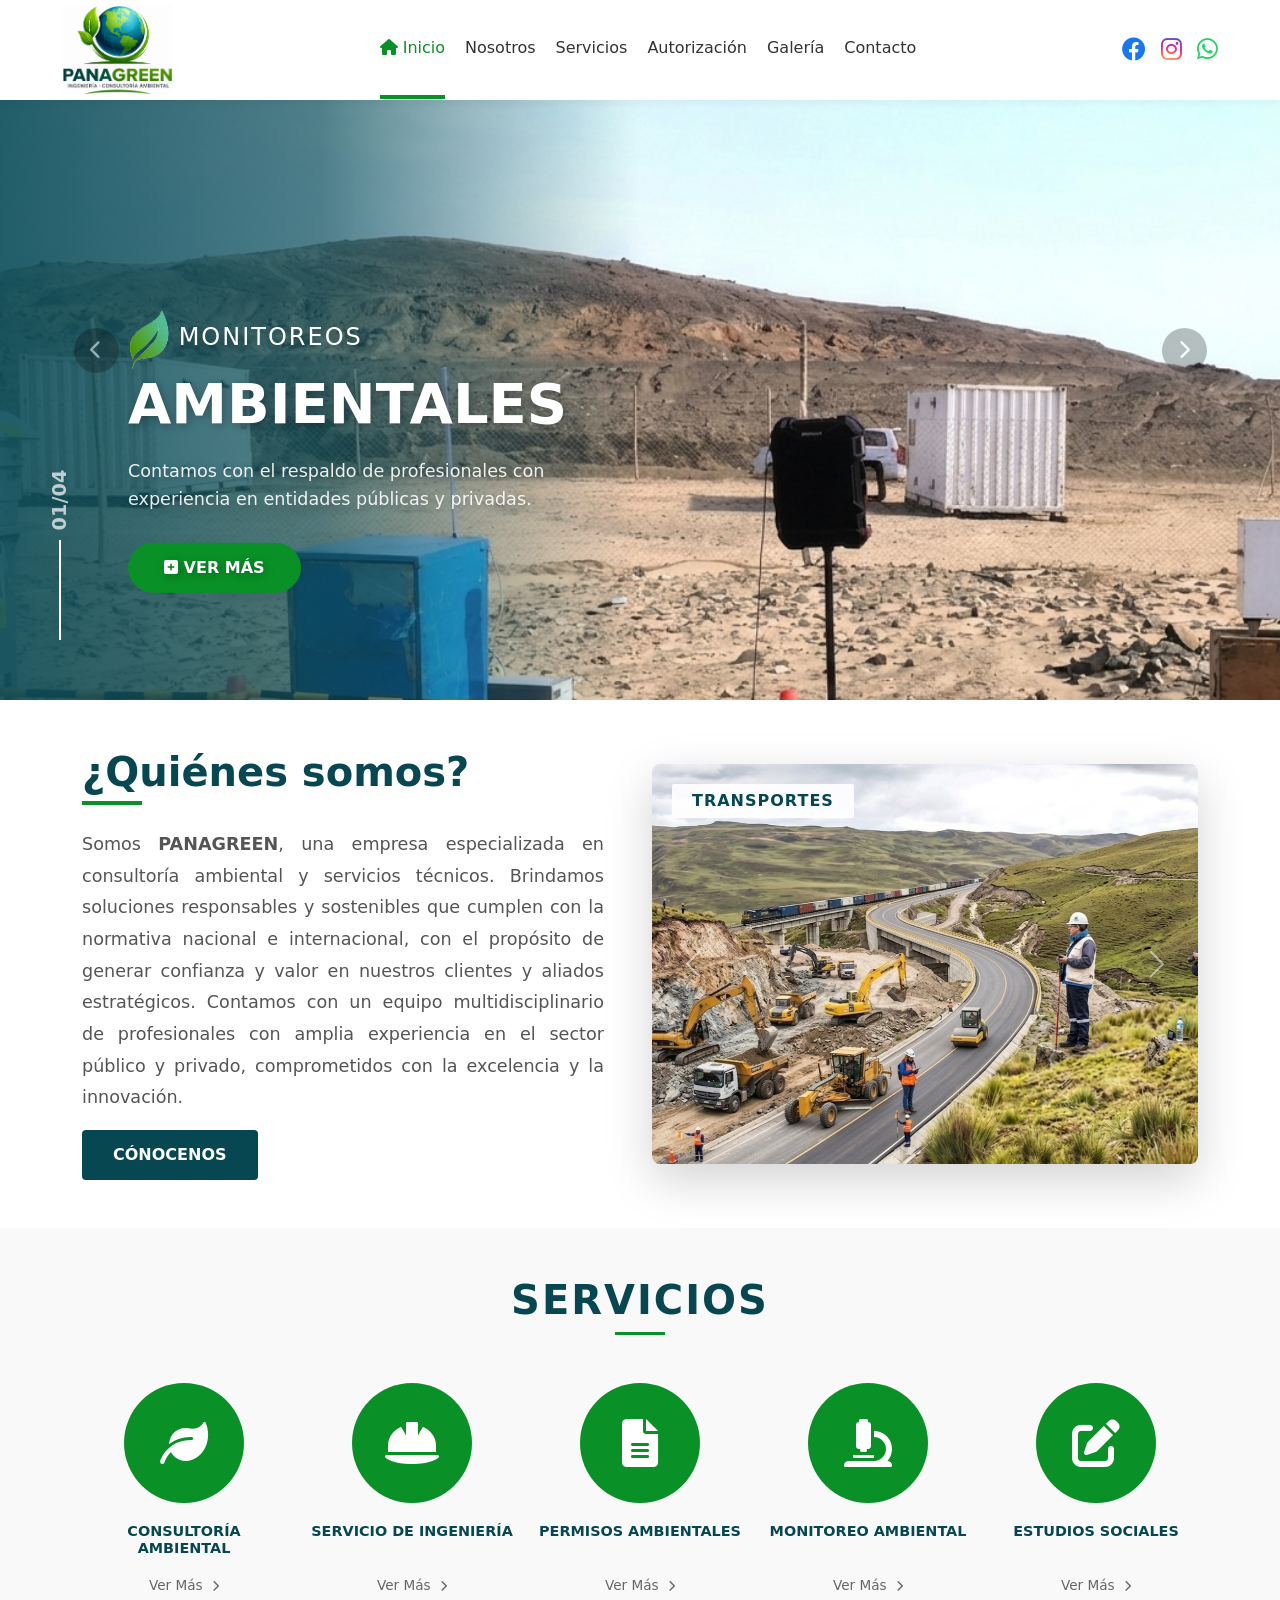
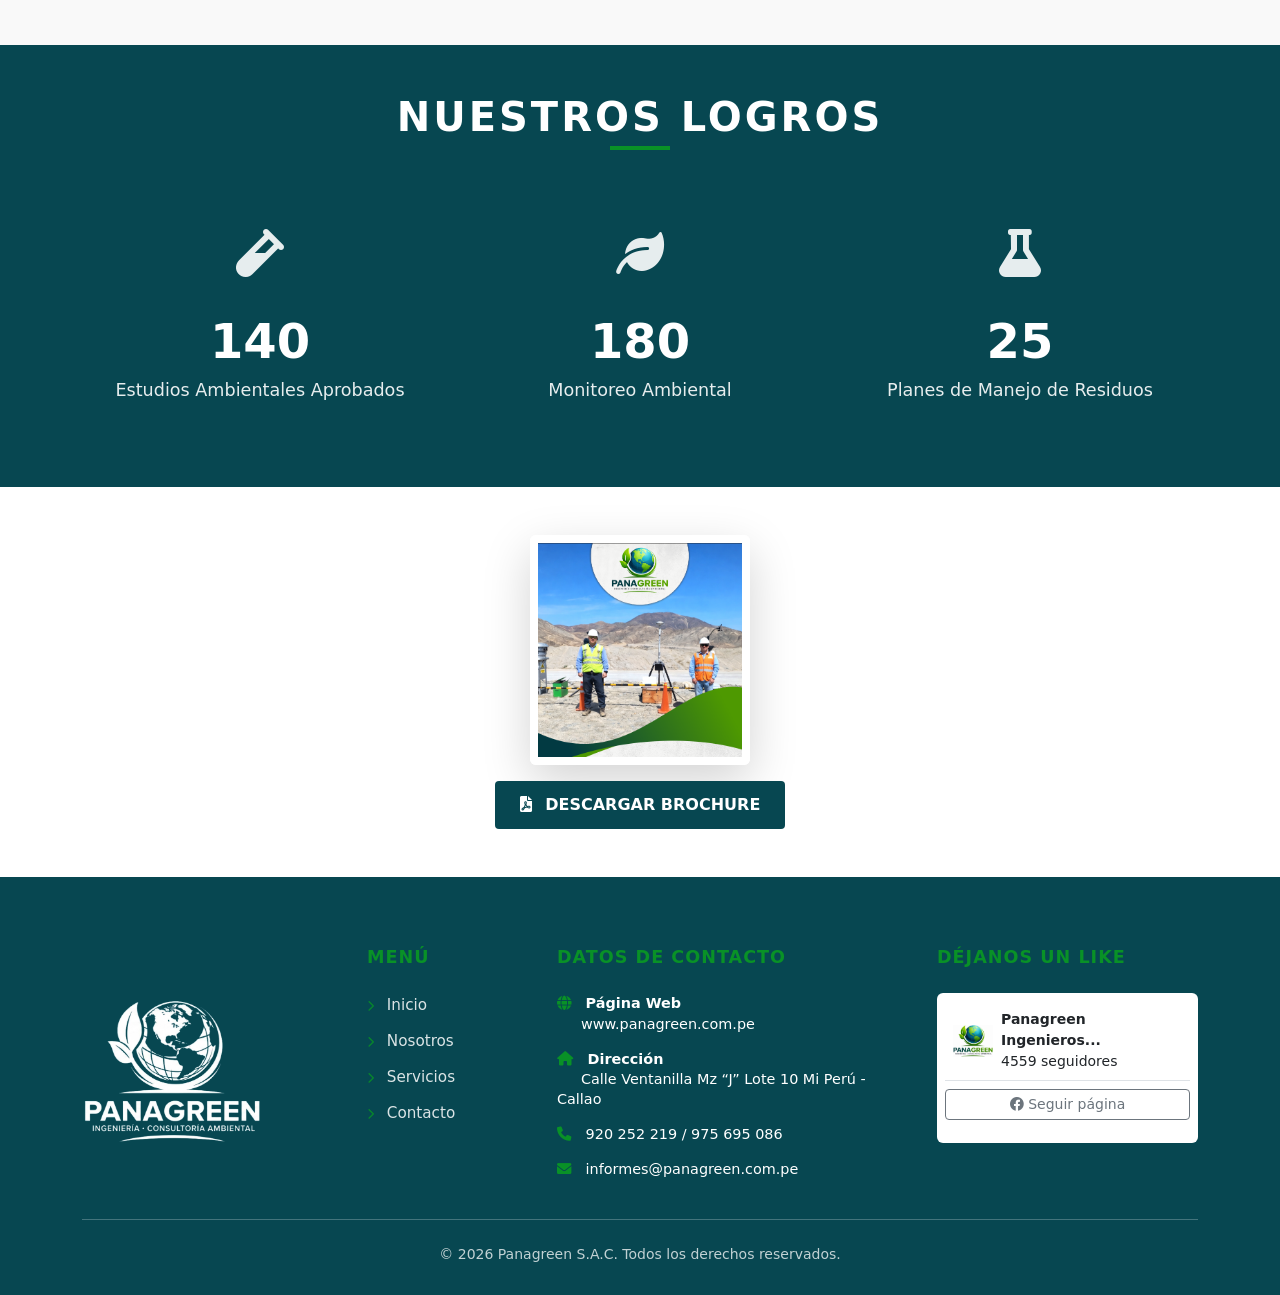
==== commit f1d58a0f: "Configuración segura con PHPMailer y gitignore" ====
--- a/index.html
+++ b/index.html
@@ -10,9 +10,8 @@
     <!-- Bootstrap 5.3.3 CSS -->
     <link href="https://cdn.jsdelivr.net/npm/bootstrap@5.3.3/dist/css/bootstrap.min.css" rel="stylesheet">
 
-    <!-- Bootstrap Icons -->
+    <!-- Bootstrap Icons y FontAwesome (Mismos que nosotros.html) -->
     <link rel="stylesheet" href="https://cdn.jsdelivr.net/npm/bootstrap-icons@1.11.4/font/bootstrap-icons.min.css">
-
     <link rel="stylesheet" href="https://cdnjs.cloudflare.com/ajax/libs/font-awesome/6.0.0/css/all.min.css">
 
     <!-- CSS EXTERNO -->
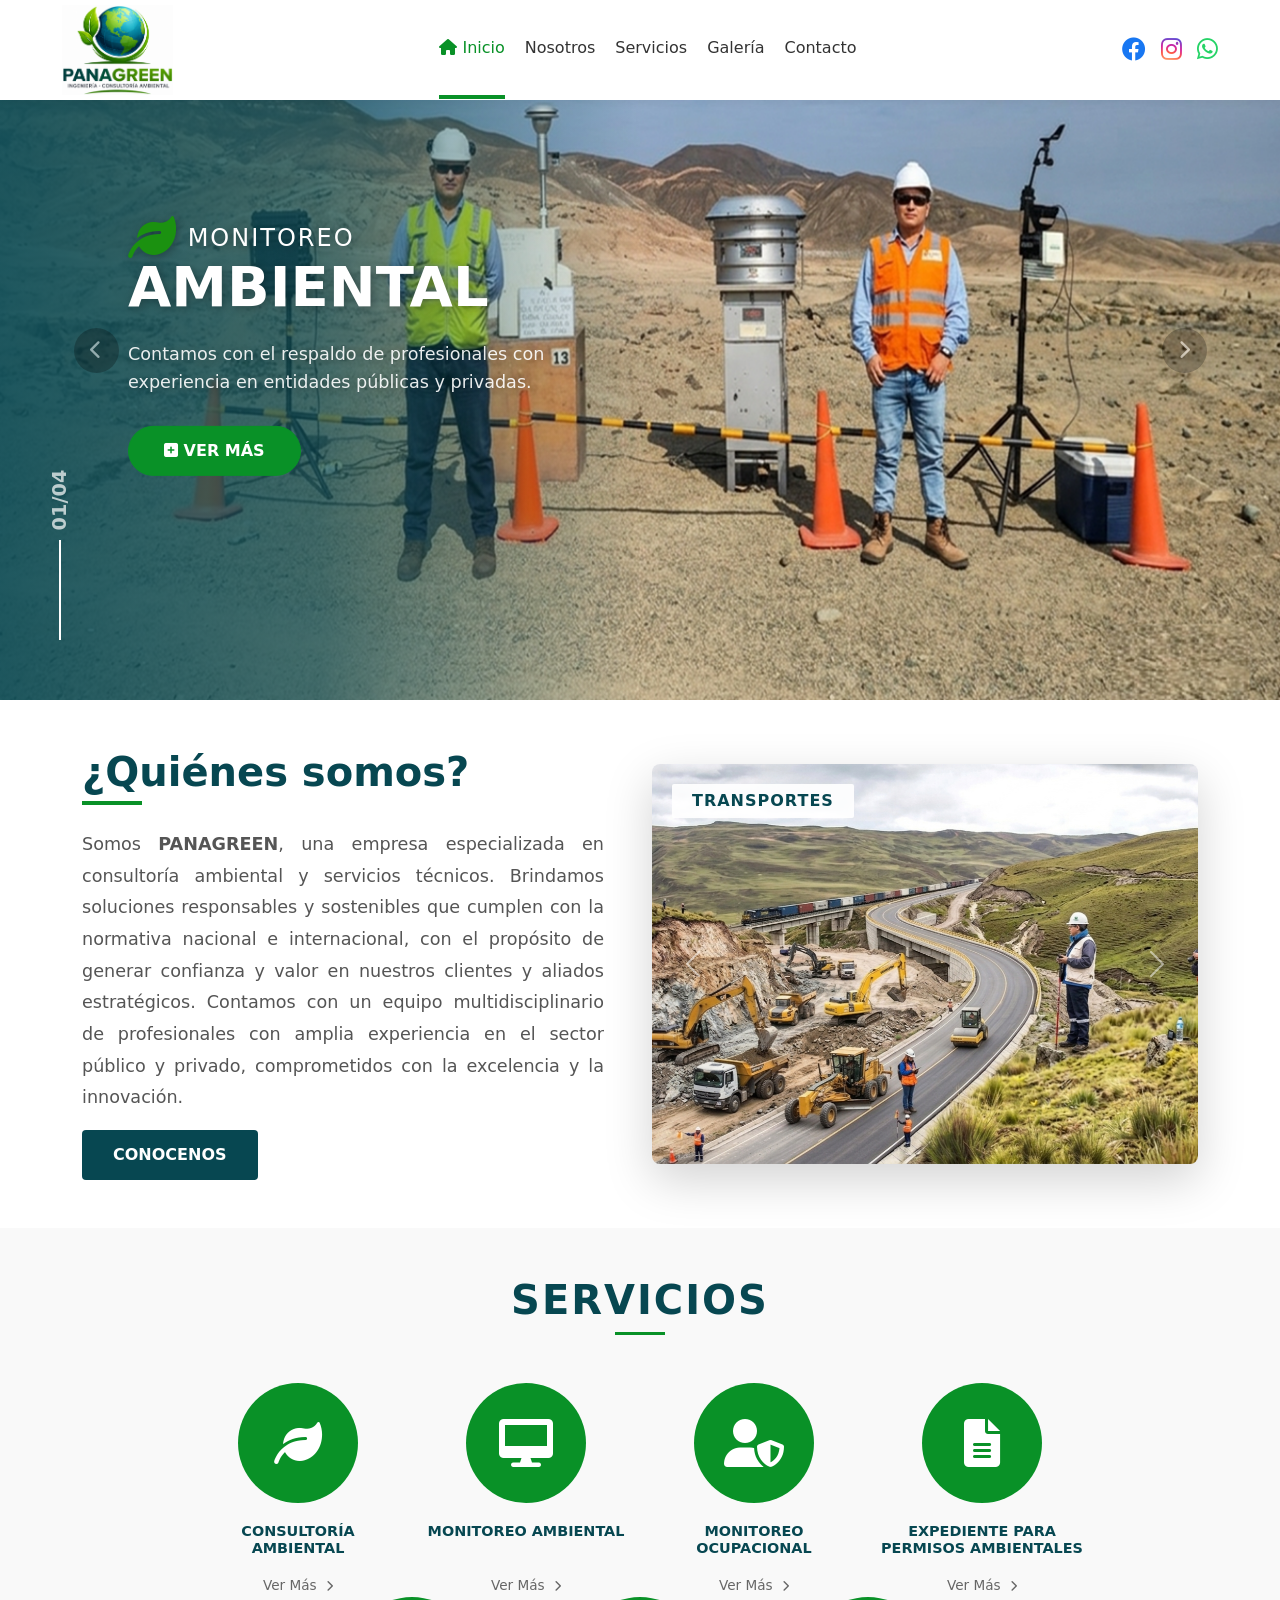
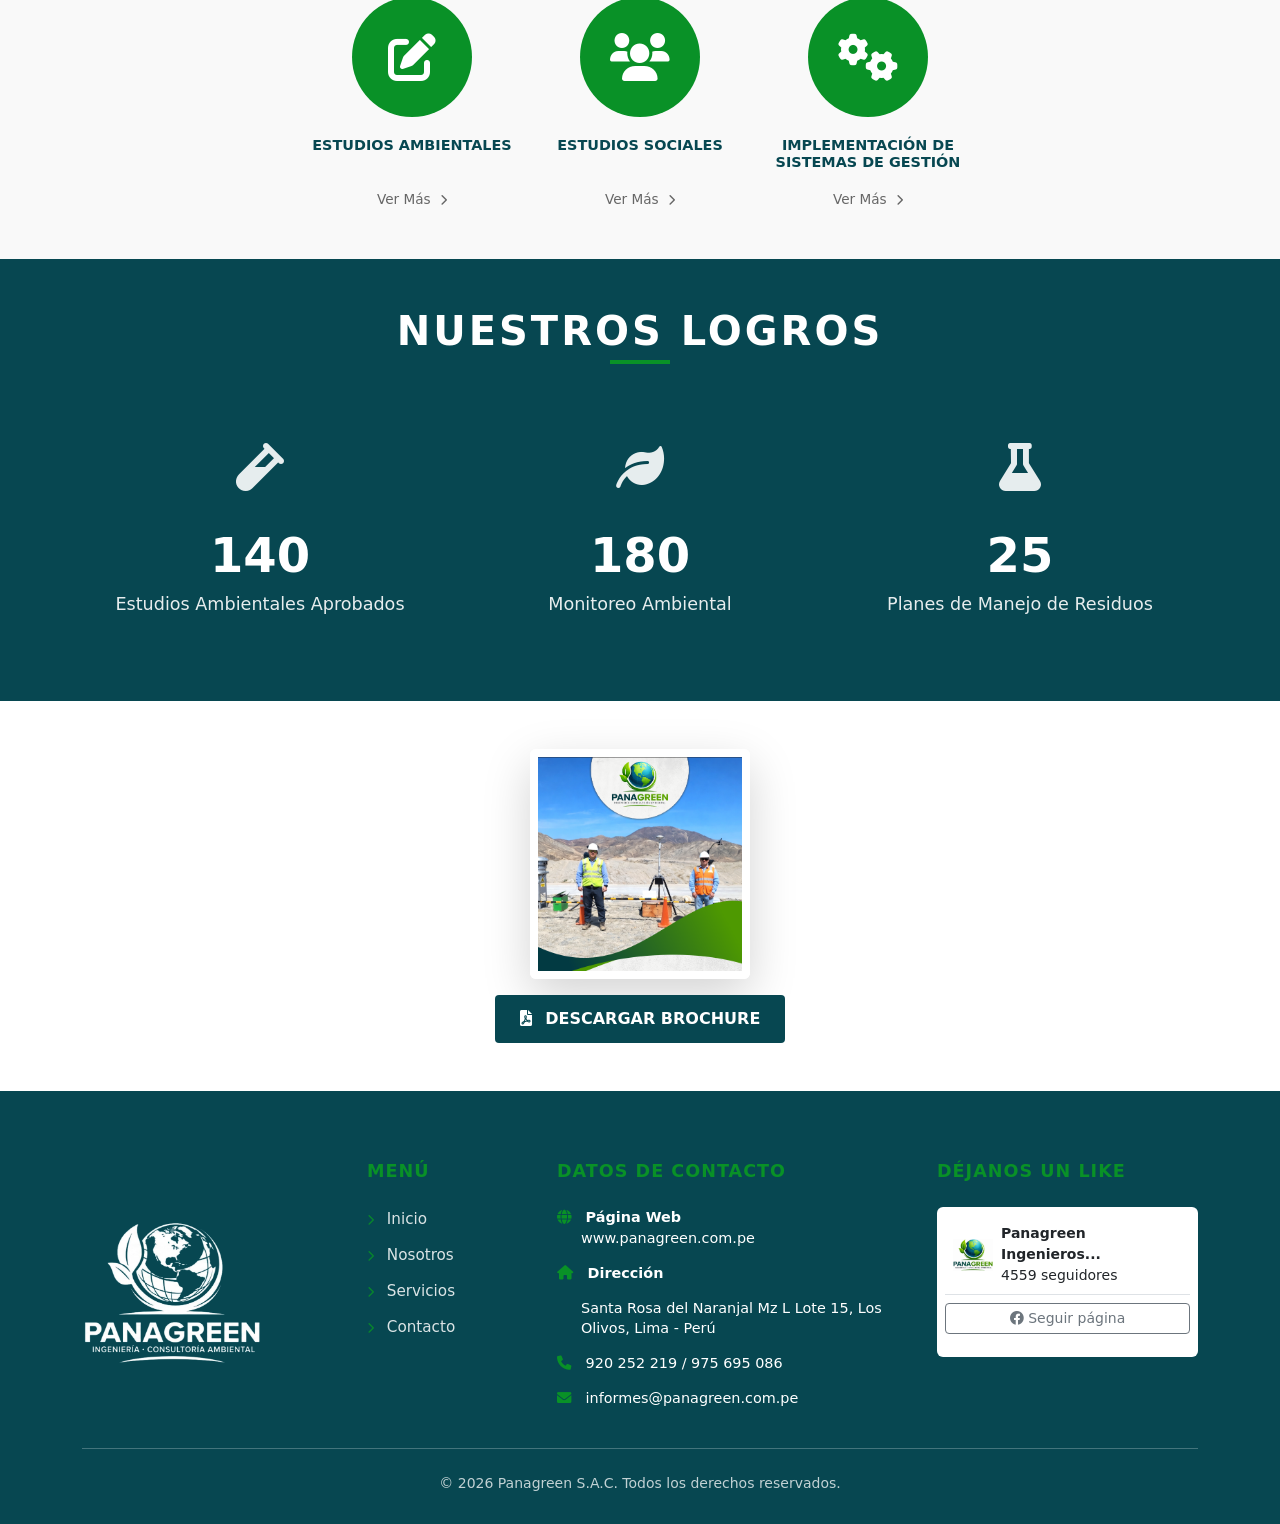
==== commit fe253c3b: "Actualización Página" ====
--- a/index.html
+++ b/index.html
@@ -39,18 +39,20 @@
                     <img src="imagenes/monitoreo-ambiental.png" class="d-block w-100 img-fluid carousel-img"
                         alt="Monitoreo Ambiental">
                     <div class="carousel-caption-custom">
-                        <h5 class="text-uppercase"><img src="imagenes/hoja.png" alt="Icono Hoja" class="hoja-flotante">
-                            Monitoreos</h5>
+                        <!-- <img src="imagenes/hoja.png" alt="Icono Hoja" class="hoja-flotante">-->
+
+                        <h5 class="text-uppercase"><i class="fa-solid fa-leaf fa-2xl"
+                                style="color: rgb(27, 145, 16);"></i> Monitoreo</h5>
                         <!-- Contenedor para el título y la hoja -->
                         <div class="title-wrapper">
-
-                            <h1>AMBIENTALES</h1>
+                            <h1>AMBIENTAL</h1>
                         </div>
                         <p>Contamos con el respaldo de profesionales con experiencia en entidades públicas y privadas.
                         </p>
-                        <a href="#" class="btn btn-panagreen-verde">
+                        <button type="button" class="btn btn-panagreen-verde" data-bs-toggle="modal"
+                            data-bs-target="#modalMonitoreoAmbiental" onclick="event.stopPropagation();">
                             <i class="fas fa-plus-square"></i> VER MÁS
-                        </a>
+                        </button>
                     </div>
                 </div>
 
@@ -60,15 +62,18 @@
                     <img src="imagenes/consultoria-ambiental.png" class="d-block w-100 img-fluid carousel-img"
                         alt="Consultoría">
                     <div class="carousel-caption-custom">
-                        <h5 class="text-uppercase"><img src="imagenes/hoja.png" alt="Icono Hoja" class="hoja-flotante">
-                            Ingeniería</h5>
+                        <!-- <img src="imagenes/hoja.png" alt="Icono Hoja" class="hoja-flotante">-->
+
+                        <h5 class="text-uppercase"><i class="fa-solid fa-leaf fa-2xl"
+                                style="color: rgb(27, 145, 16);"></i> Consultoría</h5>
                         <div class="title-wrapper">
-                            <h1>CONSULTORÍA</h1>
+                            <h1>AMBIENTAL</h1>
                         </div>
                         <p>Soluciones sostenibles para proyectos de alto impacto ambiental.</p>
-                        <a href="#" class="btn btn-panagreen-verde">
+                        <button type="button" class="btn btn-panagreen-verde" data-bs-toggle="modal"
+                            data-bs-target="#modalConsultoriaAmbiental" onclick="event.stopPropagation();">
                             <i class="fas fa-plus-square"></i> VER MÁS
-                        </a>
+                        </button>
                     </div>
                 </div>
             </div>
@@ -104,7 +109,7 @@
                                 sector público
                                 y privado, comprometidos con la excelencia y la innovación.
                             </p>
-                            <a href="#contacto" class="btn btn-azul-panagreen">CÓNOCENOS</a>
+                            <a href="nosotros.html" class="btn btn-azul-panagreen">CONOCENOS</a>
                         </div>
                     </div>
 
@@ -164,20 +169,25 @@
                                 <i class="fas fa-leaf"></i>
                             </div>
                             <h6>CONSULTORÍA AMBIENTAL</h6>
-                            <a href="#" class="ver-mas">Ver Más <i class="fas fa-chevron-right"></i></a>
-                        </div>
-                    </div>
-
+                            <a href="#modalConsultoriaAmbiental" class="ver-mas" data-bs-toggle="modal"
+                                data-bs-target="#modalConsultoriaAmbiental" onclick="event.stopPropagation();">Ver
+                                Más <i class="fas fa-chevron-right"></i></a>
+                        </div>
+                    </div>
+
+                    <!--
                     <div class="col-md-4 col-lg-2-custom">
                         <div class="servicio-item">
                             <div class="icono-circular">
                                 <i class="fas fa-hard-hat"></i>
                             </div>
                             <h6>SERVICIO DE INGENIERÍA</h6>
-                            <a href="#" class="ver-mas">Ver Más <i class="fas fa-chevron-right"></i></a>
-                        </div>
-                    </div>
-
+                            <a href="#modalServicioIngenieria" class="ver-mas" data-bs-toggle="modal"
+                                data-bs-target="#modalServicioIngenieria" onclick="event.stopPropagation();">Ver
+                                Más <i class="fas fa-chevron-right"></i></a>
+                        </div>
+                    </div>
+                    
                     <div class="col-md-4 col-lg-2-custom">
                         <div class="servicio-item">
                             <div class="icono-circular">
@@ -187,24 +197,81 @@
                             <a href="#" class="ver-mas">Ver Más <i class="fas fa-chevron-right"></i></a>
                         </div>
                     </div>
+                    -->
 
                     <div class="col-md-4 col-lg-2-custom">
                         <div class="servicio-item">
                             <div class="icono-circular">
-                                <i class="fas fa-microscope"></i>
+                                <i class="fas fa-desktop"></i>
                             </div>
                             <h6>MONITOREO AMBIENTAL</h6>
-                            <a href="#" class="ver-mas">Ver Más <i class="fas fa-chevron-right"></i></a>
-                        </div>
-                    </div>
-
+                            <a href="#modalMonitoreoAmbiental" class="ver-mas" data-bs-toggle="modal"
+                                data-bs-target="#modalMonitoreoAmbiental" onclick="event.stopPropagation();">Ver
+                                Más <i class="fas fa-chevron-right"></i></a>
+                        </div>
+                    </div>
+
+                    <div class="col-md-4 col-lg-2-custom">
+                        <div class="servicio-item">
+                            <div class="icono-circular">
+                                <i class="fas fa-user-shield"></i>
+                            </div>
+                            <h6>MONITOREO OCUPACIONAL</h6>
+                            <a href="#modalMonitoreoOcupacional" class="ver-mas" data-bs-toggle="modal"
+                                data-bs-target="#modalMonitoreoOcupacional" onclick="event.stopPropagation();">Ver
+                                Más <i class="fas fa-chevron-right"></i></a>
+                        </div>
+                    </div>
+
+                    <div class="col-md-4 col-lg-2-custom">
+                        <div class="servicio-item">
+                            <div class="icono-circular">
+                                <i class="fas fa-file-alt"></i>
+                            </div>
+                            <h6>EXPEDIENTE PARA
+                                PERMISOS AMBIENTALES</h6>
+                            <a href="#modalExpedientePermisosAmbientales" class="ver-mas" data-bs-toggle="modal"
+                                data-bs-target="#modalExpedientePermisosAmbientales"
+                                onclick="event.stopPropagation();">Ver
+                                Más <i class="fas fa-chevron-right"></i></a>
+                        </div>
+                    </div>
+                </div>
+                <div class="row g-4 justify-content-center">
                     <div class="col-md-4 col-lg-2-custom">
                         <div class="servicio-item">
                             <div class="icono-circular">
                                 <i class="fas fa-edit"></i>
                             </div>
+                            <h6>ESTUDIOS AMBIENTALES</h6>
+                            <a href="#modalEstudiosAmbientales" class="ver-mas" data-bs-toggle="modal"
+                                data-bs-target="#modalEstudiosAmbientales" onclick="event.stopPropagation();">Ver
+                                Más <i class="fas fa-chevron-right"></i></a>
+                        </div>
+                    </div>
+
+                    <div class="col-md-4 col-lg-2-custom">
+                        <div class="servicio-item">
+                            <div class="icono-circular">
+                                <i class="fa-solid fa-users"></i>
+                            </div>
                             <h6>ESTUDIOS SOCIALES</h6>
-                            <a href="#" class="ver-mas">Ver Más <i class="fas fa-chevron-right"></i></a>
+                            <a href="#modalEstudiosSociales" class="ver-mas" data-bs-toggle="modal"
+                                data-bs-target="#modalEstudiosSociales" onclick="event.stopPropagation();">Ver
+                                Más <i class="fas fa-chevron-right"></i></a>
+                        </div>
+                    </div>
+
+                    <div class="col-md-4 col-lg-2-custom">
+                        <div class="servicio-item">
+                            <div class="icono-circular">
+                                <i class="fa-solid fa-gears"></i>
+                            </div>
+                            <h6>IMPLEMENTACIÓN DE SISTEMAS DE GESTIÓN</h6>
+                            <a href="#modalImplementacionSistemaDeGestion" class="ver-mas" data-bs-toggle="modal"
+                                data-bs-target="#modalImplementacionSistemaDeGestion"
+                                onclick="event.stopPropagation();">Ver
+                                Más <i class="fas fa-chevron-right"></i></a>
                         </div>
                     </div>
                 </div>
@@ -299,14 +366,982 @@
         </section>
 
 
-
-
-
-
-
     </main>
 
     <div id="footer-placeholder"></div>
+
+    <!-- MODALES -->
+    <div class="modal fade" id="modalConsultoriaAmbiental" tabindex="-1"
+        aria-labelledby="modalConsultoriaAmbientalLabel" aria-hidden="true">
+        <div class="modal-dialog modal-lg modal-dialog-centered modal-dialog-scrollable">
+            <div class="modal-content">
+                <div class="modal-header header-modal-verde">
+                    <h5 class="modal-title" id="modalConsultoriaAmbientalLabel">
+                        <i class="fas fa-leaf me-2"></i> CONSULTORÍA AMBIENTAL
+                    </h5>
+                    <button type="button" class="btn-close btn-close-white" data-bs-dismiss="modal"
+                        aria-label="Close"></button>
+                </div>
+                <div class="modal-body p-4">
+                    <img src="imagenes/consultoria-ambiental-modal.jpeg" class="img-fluid shadow-lg rounded mb-4"
+                        alt="Consultoría Ambiental">
+                    <p class="modal-texto-intro">
+                        En <strong>PANAGREEN</strong> desarrollamos Instrumentos de Gestión Ambiental (IGAs) orientados
+                        a la certificación de proyectos de inversión públicos y privados, cumpliendo con los
+                        lineamientos del Sistema Nacional de Evaluación de Impacto Ambiental (SEIA) y la normativa
+                        vigente. Nuestro compromiso es ofrecer soluciones técnicas y legales que aseguren la
+                        sostenibilidad y el cumplimiento regulatorio de cada proyecto.
+                    </p>
+
+                    <hr class="modal-separador">
+
+                    <div class="row g-4 mt-2">
+                        <div class="col-md-6">
+                            <div class="modal-lista-caja">
+                                <h6 class="modal-subtitulo-azul">
+                                    <i class="fas fa-check-circle me-2 text-success"></i>
+                                    Estudios ambientales sujetos al SEIA
+                                </h6>
+                                <ul class="modal-lista-items">
+                                    <li>Declaración de Impacto Ambiental (DIA)</li>
+                                    <li>Estudio de Impacto Ambiental Semidetallado (EIA-sd)</li>
+                                    <li>Estudio de Impacto Ambiental Detallado (EIA-d)</li>
+                                    <li>Estudios ambientales de proyectos y actividades</li>
+                                </ul>
+                            </div>
+                        </div>
+
+                        <div class="col-md-6">
+                            <div class="modal-lista-caja">
+                                <h6 class="modal-subtitulo-azul">
+                                    <i class="fas fa-file-alt me-2 text-primary"></i>
+                                    Estudios ambientales complementarios y no sujetos al SEIA
+                                </h6>
+                                <ul class="modal-lista-items">
+                                    <li>Evaluación Ambiental Preliminar (EVAP).</li>
+                                    <li>Fichas Técnicas Ambientales (FTA) - sector Vivienda.</li>
+                                    <li>Fichas Técnicas Socioambientales (FITSA) - sector Transportes.</li>
+                                    <li>Informe Técnico Sustentatorio (ITS).</li>
+                                    <li>Programa de Adecuación y Manejo Ambiental (PAMA).</li>
+                                    <li>Declaración Ambiental para Actividades en Curso (DAAC) - sector Producción.</li>
+                                    <li>Declaración de Inicio de Actividades en Curso (DAAC) - sector Agricultura.</li>
+                                    <li>Informes de Gestión Ambiental (IGA).</li>
+                                    <li>Planes de Cierre y Abandono.</li>
+                                    <li>Planes de Manejo y Reducción de Residuos Sólidos.</li>
+                                    <li>Planes de Contingencia.</li>
+                                    <li>Planes de Afectaciones y Compensaciones.</li>
+                                    <li>Planes de Rehabilitación de Áreas Degradadas.</li>
+                                </ul>
+                            </div>
+                        </div>
+                    </div>
+
+                </div>
+                <div class="modal-footer">
+                    <button type="button" class="btn btn-secondary" data-bs-dismiss="modal">Cerrar</button>
+                    <a href="contacto.html" class="btn btn-panagreen-verde">Solicitar Asesoría</a>
+                </div>
+            </div>
+        </div>
+    </div>
+
+    <div class="modal fade" id="modalMonitoreoAmbiental" tabindex="-1" aria-labelledby="modalMonitoreoAmbientalLabel"
+        aria-hidden="true">
+        <div class="modal-dialog modal-lg modal-dialog-centered modal-dialog-scrollable">
+            <div class="modal-content">
+
+                <div class="modal-header header-modal-verde">
+                    <h5 class="modal-title" id="modalMonitoreoAmbientalLabel">
+                        <i class="fas fa-desktop me-2"></i> MONITOREO AMBIENTAL
+                    </h5>
+                    <button type="button" class="btn-close btn-close-white" data-bs-dismiss="modal"
+                        aria-label="Close"></button>
+                </div>
+
+                <div class="modal-body pt-4 pb-0 px-4 px-md-5">
+
+                    <div class="mb-4 overflow-hidden rounded-3 shadow-sm">
+                        <img src="imagenes/monitoreo-ambiental.png" alt="Monitoreo Ambiental"
+                            class="img-fluid w-100 body-modal-img">
+                    </div>
+
+                    <p class="text-justify mb-4">
+                        Realizamos programas de monitoreo ambiental que permiten evaluar y garantizar el cumplimiento de
+                        los estándares nacionales e internacionales, asegurando que cada proyecto se desarrolle en
+                        armonía con el entorno.
+                    </p>
+
+                    <h5 class="text-uppercase mb-3 title-green fw-bold">Nuestros servicios incluyen</h5>
+
+                    <ul class="list-unstyled service-list-custom mb-4">
+                        <li class="mb-3 d-flex align-items-start">
+                            <i class="fas fa-wind me-3 mt-1 icon-green"></i>
+                            <div>
+                                <strong>Calidad del aire:</strong> Evaluaciones periódicas de emisiones y partículas,
+                                aplicando protocolos oficiales y tecnologías de medición confiables.
+                            </div>
+                        </li>
+                        <li class="mb-3 d-flex align-items-start">
+                            <i class="fas fa-volume-up me-3 mt-1 icon-green"></i>
+                            <div>
+                                <strong>Ruido ambiental:</strong> Monitoreos en zonas urbanas y rurales para verificar
+                                niveles sonoros y diseñar medidas de mitigación.
+                            </div>
+                        </li>
+                        <li class="mb-3 d-flex align-items-start">
+                            <i class="fas fa-water me-3 mt-1 icon-green"></i>
+                            <div>
+                                <strong>Calidad del agua:</strong> Muestreos en cuerpos superficiales y subterráneos,
+                                con análisis físico, químicos y biológicos que aseguran la protección de los recursos
+                                hídricos.
+                            </div>
+                        </li>
+                        <li class="mb-3 d-flex align-items-start">
+                            <i class="fas fa-seedling me-3 mt-1 icon-green"></i>
+                            <div>
+                                <strong>Calidad del suelo:</strong> Estudios de composición y contaminación de suelos,
+                                aplicando metodologías reconocidas para garantizar un manejo responsable.
+                            </div>
+                        </li>
+                        <li class="mb-0 d-flex align-items-start">
+                            <i class="fas fa-smog me-3 mt-1 icon-green"></i>
+                            <div>
+                                <strong>Emisiones atmosféricas:</strong> Monitoreos especializados de fuentes fijas
+                                (chimeneas, calderas, hornos) para evaluar la concentración de gases y partículas
+                                emitidas. Aplicamos metodologías oficiales y equipos calibrados que garantizan
+                                resultados confiables, permitiendo a las empresas cumplir con la normativa ambiental
+                                vigente y diseñar planes de mitigación efectivos.
+                            </div>
+                        </li>
+                    </ul>
+
+
+                    <div class="modal-lista-caja">
+                        <h6 class="modal-subtitulo-azul mb-3">
+                            <i class="fas fa-handshake me-2 text-primary"></i>
+                            NUESTRO COMPROMISO
+                        </h6>
+
+                        <p class="small text-muted mt-3 mb-0" style="text-align: justify; line-height: 1.5;">
+                            Entregar información precisa y transparente que respalde la toma de decisiones,
+                            contribuyendo a la sostenibilidad y al cumplimiento normativo de cada proyecto.
+                        </p>
+
+                        <div class="p-3 rounded d-flex align-items-center justify-content-between"
+                            style="background-color: #f8f9fa; border: 1px solid #e9ecef;">
+                            <div class="pe-3">
+                                <span class="d-block fw-bold text-dark text-uppercase mb-1"
+                                    style="letter-spacing: 0.5px; font-size: 0.75rem;">
+                                    Trabajamos con
+                                </span>
+                                <span class="d-block text-muted"
+                                    style="font-size: 0.75rem; line-height: 1.4; text-align: justify;">
+                                    Laboratorios acreditados por INACAL.
+                                </span>
+                            </div>
+                            <div class="d-flex align-items-center justify-content-center"
+                                style="min-width: 100px; max-width: 120px;">
+                                <img src="imagenes/inacal.png" alt="INACAL" class="img-fluid"
+                                    style="max-height: 45px; object-fit: contain;">
+                            </div>
+                        </div>
+                        <div class="row">
+                            <div class="col-md-6">
+                                <img src="imagenes/laboratorio1.jpeg" class="img-fluid w-100 body-modal-img rounded-3"
+                                    alt="laboratorio" style="margin-top: 20px;">
+                            </div>
+                            <div class="col-md-6">
+                                <img src="imagenes/laboratorio2.jpeg" class="img-fluid w-100 body-modal-img rounded-3"
+                                    alt="laboratorio" style="margin-top: 20px;">
+                            </div>
+                        </div>
+
+                    </div>
+                </div>
+
+                <div class="modal-footer">
+                    <button type="button" class="btn btn-secondary" data-bs-dismiss="modal">Cerrar</button>
+                    <a href="contacto.html" class="btn btn-panagreen-verde">Solicitar Asesoría</a>
+                </div>
+            </div>
+        </div>
+    </div>
+
+    <div class="modal fade" id="modalMonitoreoOcupacional" tabindex="-1"
+        aria-labelledby="modalMonitoreoOcupacionalLabel" aria-hidden="true">
+        <div class="modal-dialog modal-lg modal-dialog-centered modal-dialog-scrollable">
+            <div class="modal-content">
+                <div class="modal-header header-modal-verde">
+                    <h5 class="modal-title" id="modalMonitoreoOcupacionalLabel">
+                        <i class="fas fa-user-shield me-2"></i> MONITOREO OCUPACIONAL Y CAPACITACIÓN
+                    </h5>
+                    <button type="button" class="btn-close btn-close-white" data-bs-dismiss="modal"
+                        aria-label="Close"></button>
+                </div>
+                <div class="modal-body p-4">
+                    <div class="row g-4">
+                        <div class="col-md-6">
+                            <div class="modal-lista-caja">
+                                <h6 class="modal-subtitulo-azul">
+                                    <i class="fas fa-chalkboard-teacher me-2 text-success"></i>
+                                    CAPACITACIÓN Y ENTRENAMIENTO
+                                </h6>
+                                <img src="imagenes/capacitacion-entrenamiento.jpeg"
+                                    class="img-fluid shadow-sm rounded mb-3" alt="Capacitación y Entrenamiento">
+                                <ul class="modal-lista-items">
+                                    <li>Gestión de Riesgos Ocupacionales</li>
+                                    <li>Prevención de Accidentes Laborales</li>
+                                    <li>Prevención y Control de Incendios</li>
+                                    <li>Riesgos Laborales (trabajos en altura, espacios confinados, trabajos eléctricos,
+                                        trabajos en construcción, trabajos en caliente, otros)</li>
+                                    <li>Equipos de Protección Personal</li>
+                                    <li>Investigación de Accidentes</li>
+                                    <li>Saneamiento Industrial</li>
+                                </ul>
+                            </div>
+                        </div>
+
+                        <div class="col-md-6">
+                            <div class="modal-lista-caja">
+                                <h6 class="modal-subtitulo-azul">
+                                    <i class="fas fa-microscope me-2 text-primary"></i>
+                                    MONITOREO OCUPACIONAL
+                                </h6>
+                                <img src="imagenes/monitoreo-ocupacional-interior.jpeg"
+                                    class="img-fluid shadow-sm rounded mb-3" alt="Monitoreo Ocupacional">
+
+                                <ul class="modal-lista-items">
+                                    <li>Monitoreo de agentes físicos (Ruido, Vibración, Estrés térmico, etc.)</li>
+                                    <li>Monitoreo de agentes químicos (Polvo, gases, humos, etc.)</li>
+                                    <li>Monitoreo de agentes biológicos</li>
+                                    <li>Monitoreo de riesgo disergonómico</li>
+                                    <li>Evaluaciones Psicosociales</li>
+                                </ul>
+                            </div>
+                        </div>
+                    </div>
+
+
+                    <!-- Sección de Galería de Imágenes -->
+                    <section class="py-5 bg-white">
+                        <div class="container">
+                            <div class="row g-3">
+
+                                <!-- Imagen 1 -->
+                                <div class="col-12 col-sm-6 col-md-4">
+                                    <div class="galeria-item card border-0">
+                                        <img src="imagenes/monitoreo-ocupacional-1.jpeg" alt="Monitoreo Ocupacional"
+                                            class="img-fluid rounded shadow-sm">
+                                        <div class="galeria-overlay d-flex align-items-center justify-content-center">
+                                            <span class="text-white fw-bold text-uppercase">Monitoreo Ocupacional</span>
+                                        </div>
+                                    </div>
+                                </div>
+
+                                <!-- Imagen 2 -->
+                                <div class="col-12 col-sm-6 col-md-4">
+                                    <div class="galeria-item card border-0">
+                                        <img src="imagenes/monitoreo-ocupacional-2.jpeg" alt="Monitoreo Ocupacional"
+                                            class="img-fluid rounded shadow-sm">
+                                        <div class="galeria-overlay d-flex align-items-center justify-content-center">
+                                            <span class="text-white fw-bold text-uppercase">Monitoreo Ocupacional</span>
+                                        </div>
+                                    </div>
+                                </div>
+
+                                <!-- Imagen 3 -->
+                                <div class="col-12 col-sm-6 col-md-4">
+                                    <div class="galeria-item card border-0">
+                                        <img src="imagenes/monitoreo-ocupacional-3.jpeg" alt="Monitoreo Ocupacional"
+                                            class="img-fluid rounded shadow-sm">
+                                        <div class="galeria-overlay d-flex align-items-center justify-content-center">
+                                            <span class="text-white fw-bold text-uppercase">Monitoreo Ocupacional</span>
+                                        </div>
+                                    </div>
+                                </div>
+
+                                <!-- Imagen 4 -->
+                                <div class="col-12 col-sm-6 col-md-4">
+                                    <div class="galeria-item card border-0">
+                                        <img src="imagenes/monitoreo-ocupacional-4.jpeg" alt="Monitoreo Ocupacional"
+                                            class="img-fluid rounded shadow-sm">
+                                        <div class="galeria-overlay d-flex align-items-center justify-content-center">
+                                            <span class="text-white fw-bold text-uppercase">Monitoreo Ocupacional</span>
+                                        </div>
+                                    </div>
+                                </div>
+
+                                <!-- Imagen 5 -->
+                                <div class="col-12 col-sm-6 col-md-4">
+                                    <div class="galeria-item card border-0">
+                                        <img src="imagenes/monitoreo-ocupacional-5.jpeg" alt="Monitoreo Ocupacional"
+                                            class="img-fluid rounded shadow-sm">
+                                        <div class="galeria-overlay d-flex align-items-center justify-content-center">
+                                            <span class="text-white fw-bold text-uppercase">Monitoreo Ocupacional</span>
+                                        </div>
+                                    </div>
+                                </div>
+
+                                <!-- Imagen 6 -->
+                                <div class="col-12 col-sm-6 col-md-4">
+                                    <div class="galeria-item card border-0">
+                                        <img src="imagenes/monitoreo-ocupacional-6.jpeg" alt="Monitoreo Ocupacional"
+                                            class="img-fluid rounded shadow-sm">
+                                        <div class="galeria-overlay d-flex align-items-center justify-content-center">
+                                            <span class="text-white fw-bold text-uppercase">Monitoreo Ocupacional</span>
+                                        </div>
+                                    </div>
+                                </div>
+
+
+
+                            </div>
+                        </div>
+                    </section>
+                </div>
+                <div class="modal-footer">
+                    <button type="button" class="btn btn-secondary" data-bs-dismiss="modal">Cerrar</button>
+                    <a href="contacto.html" class="btn btn-panagreen-verde">Solicitar Asesoría</a>
+                </div>
+            </div>
+        </div>
+    </div>
+
+    <div class="modal fade" id="modalExpedientePermisosAmbientales" tabindex="-1"
+        aria-labelledby="modalExpedientePermisosAmbientalesLabel" aria-hidden="true">
+        <div class="modal-dialog modal-lg modal-dialog-centered modal-dialog-scrollable">
+            <div class="modal-content">
+                <div class="modal-header header-modal-verde">
+                    <h5 class="modal-title" id="modalExpedientePermisosAmbientalesLabel">
+                        <i class="fas fa-file-alt me-2"></i> EXPEDIENTE Y PERMISOS AMBIENTALES
+                    </h5>
+                    <button type="button" class="btn-close btn-close-white" data-bs-dismiss="modal"
+                        aria-label="Close"></button>
+                </div>
+                <div class="modal-body p-4">
+                    <img src="imagenes/expediente-permisos-ambientales.jpeg" class="img-fluid shadow-sm rounded mb-3"
+                        alt="Expediente y Permisos Ambientales">
+
+                    <p class="mb-4 text-muted" style="text-align: justify; font-size: 0.95rem;">
+                        Brindamos acompañamiento integral en la tramitación de permisos y autorizaciones ambientales,
+                        asegurando que cada proyecto cumpla con la normativa vigente y se ejecute de manera responsable
+                        frente al entorno natural y cultural.
+                    </p>
+
+                    <h6 class="modal-subtitulo-azul mb-3">
+                        <i class="fa-solid fa-gavel me-2 text-success"></i> ENTIDADES Y PROCESOS CLAVE
+                    </h6>
+
+                    <div class="row g-4 mb-4">
+                        <div class="col-md-6">
+                            <div class="modal-lista-caja h-100">
+                                <ul class="modal-lista-items mb-0">
+                                    <li class="mb-3">
+                                        <strong>Autoridad Nacional del Agua (ANA):</strong><br>
+                                        Licencias de uso de agua, autorizaciones para obras hidráulicas y permisos de
+                                        vertimiento de aguas residuales.
+                                    </li>
+                                    <li>
+                                        <strong>Servicio Nacional de Áreas Naturales Protegidas por el Estado
+                                            (SERNANP):</strong><br>
+                                        Opiniones técnicas de compatibilidad para proyectos en zonas de amortiguamiento
+                                        o
+                                        dentro de áreas naturales protegidas.
+                                    </li>
+                                </ul>
+                            </div>
+                        </div>
+
+                        <div class="col-md-6">
+                            <div class="modal-lista-caja h-100">
+                                <ul class="modal-lista-items mb-0">
+                                    <li class="mb-3">
+                                        <strong>Ministerio de Cultura:</strong><br>
+                                        Certificados de inexistencia de restos arqueológicos (CIRA), planes de
+                                        monitoreo,
+                                        rescate y evaluación arqueológica.
+                                    </li>
+                                    <li>
+                                        <strong>Servicio Nacional Forestal y de Fauna Silvestre (SERFOR):</strong><br>
+                                        Autorizaciones para la evaluación de afectaciones al patrimonio forestal y de
+                                        fauna
+                                        silvestre, con medidas de compensación y manejo sostenible.
+                                    </li>
+                                </ul>
+                            </div>
+                        </div>
+                    </div>
+
+                    <div class="p-3 rounded"
+                        style="background-color: rgba(7, 71, 81, 0.05); border-left: 4px solid var(--azul-panagreen);">
+                        <h6 class="fw-bold mb-2"
+                            style="color: var(--azul-panagreen); font-size: 0.9rem; letter-spacing: 0.5px;"><i
+                                class="fas fa-handshake me-2 text-primary"></i> NUESTRO
+                            COMPROMISO</h6>
+                        <p class="mb-0 text-muted" style="font-size: 0.9rem; text-align: justify;">
+                            Facilitar procesos claros y eficientes, integrando la normativa ambiental con soluciones
+                            técnicas que aseguren la viabilidad de los proyectos y el respeto por el patrimonio natural
+                            y
+                            cultural del Perú.
+                        </p>
+                    </div>
+
+                </div>
+                <div class="modal-footer">
+                    <button type="button" class="btn btn-secondary" data-bs-dismiss="modal">Cerrar</button>
+                    <a href="contacto.html" class="btn btn-panagreen-verde">Solicitar Asesoría</a>
+                </div>
+            </div>
+        </div>
+    </div>
+
+    <div class="modal fade" id="modalEstudiosSociales" tabindex="-1" aria-labelledby="modalEstudiosSocialesLabel"
+        aria-hidden="true">
+        <div class="modal-dialog modal-lg modal-dialog-centered modal-dialog-scrollable">
+            <div class="modal-content">
+                <div class="modal-header header-modal-verde">
+                    <h5 class="modal-title" id="modalEstudiosSocialesLabel">
+                        <i class="fa-solid fa-users me-2"></i> ESTUDIOS SOCIALES
+                    </h5>
+                    <button type="button" class="btn-close btn-close-white" data-bs-dismiss="modal"
+                        aria-label="Close"></button>
+                </div>
+                <div class="modal-body p-4">
+                    <img src="imagenes/estudios-sociales.jpeg" class="img-fluid shadow-sm rounded mb-3"
+                        alt="Expediente y Permisos Ambientales">
+
+                    <p class="mb-4 text-muted" style="text-align: justify; font-size: 0.95rem;">
+                        En PANAGREEN creemos que todo proyecto debe construirse en diálogo con las personas y
+                        comunidades
+                        que lo rodean. Por eso, integramos la dimensión social como un eje estratégico, generando
+                        confianza,
+                        participación y beneficios compartidos.
+                    </p>
+
+                    <h6 class="modal-subtitulo-azul mb-3">
+                        <i class="fa-solid fa-handshake-angle me-2 text-success"></i> NUESTROS APORTES
+                    </h6>
+
+                    <div class="row g-4 mb-4">
+                        <div class="col-md-6">
+                            <div class="modal-lista-caja h-100">
+                                <ul class="modal-lista-items mb-0">
+                                    <li class="mb-3">
+                                        <strong>Diagnóstico social integral:</strong><br>
+                                        Análisis participativo de realidades locales, dinámicas culturales y
+                                        expectativas
+                                        comunitarias, incorporando saberes y percepciones de la población.
+                                    </li>
+                                    <li class="mb-3">
+                                        <strong>Participación ciudadana efectiva:</strong><br>
+                                        Procesos de diálogo, consulta y co-decisión que garantizan la incidencia real de
+                                        la
+                                        población en las intervenciones.
+                                    </li>
+                                    <li>
+                                        <strong>Fortalecimiento de capacidades:</strong><br>
+                                        Procesos de formación horizontal que potencian habilidades locales, liderazgo y
+                                        organización comunitaria.
+                                    </li>
+                                </ul>
+                            </div>
+                        </div>
+
+                        <div class="col-md-6">
+                            <div class="modal-lista-caja h-100">
+                                <ul class="modal-lista-items mb-0">
+                                    <li class="mb-3">
+                                        <strong>Gestión de actores sociales:</strong><br>
+                                        Identificación y análisis de actores, sus intereses y relaciones de poder, para
+                                        el
+                                        diseño de estrategias de articulación y manejo de conflictos.
+                                    </li>
+                                    <li class="mb-3">
+                                        <strong>Planes de desarrollo territorial:</strong><br>
+                                        Diseño participativo de estrategias que integran inversión, sostenibilidad y
+                                        enfoques culturales propios del territorio.
+                                    </li>
+                                    <li>
+                                        <strong>Relaciones comunitarias responsables:</strong><br>
+                                        Construcción de vínculos de confianza mediante mecanismos de comunicación
+                                        intercultural, prevención y gestión de conflictos.
+                                    </li>
+                                </ul>
+                            </div>
+                        </div>
+                    </div>
+
+                    <div class="p-3 rounded"
+                        style="background-color: rgba(7, 71, 81, 0.05); border-left: 4px solid var(--azul-panagreen);">
+                        <h6 class="fw-bold mb-2"
+                            style="color: var(--azul-panagreen); font-size: 0.9rem; letter-spacing: 0.5px;"><i
+                                class="fas fa-handshake me-2 text-primary"></i> NUESTRO
+                            COMPROMISO</h6>
+                        <p class="mb-0 text-muted" style="font-size: 0.9rem; text-align: justify;">
+                            Que cada proyecto sea una oportunidad para generar valor social, respetando la diversidad
+                            cultural y promoviendo un desarrollo inclusivo y sostenible.
+                        </p>
+                    </div>
+
+                </div>
+                <div class="modal-footer">
+                    <button type="button" class="btn btn-secondary" data-bs-dismiss="modal">Cerrar</button>
+                    <a href="contacto.html" class="btn btn-panagreen-verde">Solicitar Asesoría</a>
+                </div>
+            </div>
+        </div>
+    </div>
+
+
+    <div class="modal fade" id="modalImplementacionSistemaDeGestion" tabindex="-1"
+        aria-labelledby="modalImplementacionSistemaDeGestionLabel" aria-hidden="true">
+        <div class="modal-dialog modal-lg modal-dialog-centered modal-dialog-scrollable">
+            <div class="modal-content">
+                <div class="modal-header header-modal-verde">
+                    <h5 class="modal-title" id="modalImplementacionSistemaDeGestionLabel">
+                        <i class="fa-solid fa-gears me-2"></i> IMPLEMENTACIÓN DE SISTEMAS DE GESTIÓN
+                    </h5>
+                    <button type="button" class="btn-close btn-close-white" data-bs-dismiss="modal"
+                        aria-label="Close"></button>
+                </div>
+                <div class="modal-body p-4">
+                    <img src="imagenes/implementacion-sistema.gestion.jpeg" class="img-fluid shadow-sm rounded mb-3"
+                        alt="Implementación de Sistemas de Gestión">
+
+
+                    <p class="mb-4 text-muted" style="text-align: justify; font-size: 0.95rem;">
+                        En PANAGREEN, brindamos servicios especializados en la implementación de sistemas de gestión
+                        orientados a mejorar la eficiencia operativa, asegurar el cumplimiento normativo y fortalecer la
+                        competitividad de su organización. Nuestro enfoque se basa en metodologías prácticas y
+                        personalizadas, adaptadas a las necesidades de cada cliente y alineadas con estándares
+                        nacionales e
+                        internacionales.
+                    </p>
+
+                    <h6 class="modal-subtitulo-azul mb-3">
+                        <i class="fa-solid fa-certificate me-2 text-success"></i> SISTEMAS Y ESTÁNDARES DE GESTIÓN
+                    </h6>
+
+                    <div class="row g-4">
+                        <div class="col-md-6">
+                            <div class="modal-lista-caja h-100">
+                                <ul class="modal-lista-items mb-0">
+                                    <li>Sistemas de Gestión de la Calidad - ISO 9001</li>
+                                    <li>Sistemas de Gestión Ambiental - ISO 14001</li>
+                                    <li>Sistemas de Gestión de la Inocuidad - ISO 22000</li>
+                                    <li>Sistemas de Gestión de la Seguridad y Salud Ocupacional - OHSAS 18001</li>
+                                    <li>Sistemas de Gestión de la Responsabilidad Social - ISO 26000</li>
+                                </ul>
+                            </div>
+                        </div>
+
+                        <div class="col-md-6">
+                            <div class="modal-lista-caja h-100">
+                                <ul class="modal-lista-items mb-0">
+                                    <li>Sistemas de Gestión de la seguridad de la información - ISO 27000</li>
+                                    <li>Sistemas de Gestión de la Energía - ISO 50001</li>
+                                    <li>Buenas Prácticas de Manufactura (BPM)</li>
+                                    <li>HACCP</li>
+                                </ul>
+                            </div>
+                        </div>
+                    </div>
+
+                </div>
+                <div class="modal-footer">
+                    <button type="button" class="btn btn-secondary" data-bs-dismiss="modal">Cerrar</button>
+                    <a href="contacto.html" class="btn btn-panagreen-verde">Solicitar Asesoría</a>
+                </div>
+            </div>
+        </div>
+    </div>
+
+    <div class="modal fade" id="modalEstudiosAmbientales" tabindex="-1" aria-labelledby="modalEstudiosAmbientalesLabel"
+        aria-hidden="true">
+        <div class="modal-dialog modal-xl modal-dialog-centered modal-dialog-scrollable">
+            <div class="modal-content border-0 shadow-lg">
+
+                <div class="modal-header header-modal-verde p-3 p-md-4">
+                    <h5 class="modal-title" id="modalEstudiosAmbientalesLabel"
+                        style="font-size: calc(1.1rem + 0.3vw); font-weight: 700;">
+                        <i class="fa-solid fa-earth-americas me-2"></i> ESTUDIOS AMBIENTALES DE PROYECTOS Y ACTIVIDADES
+                    </h5>
+                    <button type="button" class="btn-close btn-close-white" data-bs-dismiss="modal"
+                        aria-label="Close"></button>
+                </div>
+
+                <div class="modal-body p-3 p-md-4">
+
+                    <p class="mb-4 text-muted"
+                        style="text-align: justify; font-size: calc(0.9rem + 0.1vw); line-height: 1.5;">
+                        Desarrollamos estudios ambientales especializados y evaluaciones de impacto ambiental adaptados
+                        a las normativas específicas de cada sector, garantizando la viabilidad técnica y la
+                        sostenibilidad de cada intervención.
+                    </p>
+
+                    <div class="row g-4">
+                        <div class="col-12 col-md-12 col-sm-12">
+                            <!-- VIVIENDA Y CONSTRUCCIÓN -->
+                            <h6 class="modal-subtitulo-azul mb-3 fw-bold text-uppercase"
+                                style="letter-spacing:.5px; font-size:.9rem;">
+                                <i class="fa-solid fa-building me-2 text-success"></i> Vivienda y Construcción
+                            </h6>
+                            <div class="row g-2 mb-4">
+
+                                <div class="col-12 col-sm-6 col-md-4">
+                                    <div class="card h-100 border-0 shadow-sm">
+                                        <img src="imagenes/estudios/vivienda-1.jpeg" class="card-img-top"
+                                            style="height:100%; object-fit:cover;" alt="Habilitaciones Urbanas">
+                                        <div class="card-body p-2">
+                                            <p class="card-text text-muted" style="font-size:.78rem; line-height:1.4;">
+                                                Habilitaciones Residenciales y Urbanas, Viviendas Multifamiliares y/o
+                                                Conjuntos
+                                                Residenciales.
+                                            </p>
+                                        </div>
+                                    </div>
+                                </div>
+
+                                <div class="col-12 col-sm-6 col-md-4">
+                                    <div class="card h-100 border-0 shadow-sm">
+                                        <img src="imagenes/estudios/vivienda-2.jpeg" class="card-img-top"
+                                            style="height:100%; object-fit:cover;" alt="Playas de Estacionamiento">
+                                        <div class="card-body p-2">
+                                            <p class="card-text text-muted" style="font-size:.78rem; line-height:1.4;">
+                                                Edificaciones de playas de estacionamiento y proyectos de demolición y
+                                                edificaciones.
+                                            </p>
+                                        </div>
+                                    </div>
+                                </div>
+
+                                <div class="col-12 col-sm-6 col-md-4">
+                                    <div class="card h-100 border-0 shadow-sm">
+                                        <img src="imagenes/estudios/vivienda-3.jpeg" class="card-img-top"
+                                            style="height:100%; object-fit:cover;" alt="Parques Metropolitanos">
+                                        <div class="card-body p-2">
+                                            <p class="card-text text-muted" style="font-size:.78rem; line-height:1.4;">
+                                                Proyectos de parques metropolitanos y/o parques zonales.
+                                            </p>
+                                        </div>
+                                    </div>
+                                </div>
+                            </div>
+                        </div>
+                    </div><!-- /vivienda -->
+
+                    <div class="row g-4">
+                        <div class="col-12 col-md-12 col-sm-12">
+                            <!-- SANEAMIENTO -->
+                            <h6 class="modal-subtitulo-azul mb-3 fw-bold text-uppercase"
+                                style="letter-spacing:.5px; font-size:.9rem;">
+                                <i class="bi bi-droplet-fill me-2 text-success"></i> Saneamiento
+                            </h6>
+                            <div class="row g-2 mb-4">
+                                <div class="col-12 col-sm-6 col-md-4">
+                                    <div class="card h-100 w-100 border-0 shadow-sm">
+                                        <img src="imagenes/estudios/saneamiento-1.jpeg" class="card-img-top"
+                                            style="height:100%; object-fit:cover;" alt="Sistemas de Tratamiento">
+                                        <div class="card-body p-2">
+                                            <p class="card-text text-muted" style="font-size:.82rem; line-height:1.4;">
+                                                Sistemas de tratamiento de agua potable y aguas residuales domésticas o
+                                                municipales.
+                                            </p>
+                                        </div>
+                                    </div>
+                                </div>
+
+                                <div class="col-12 col-sm-6 col-md-4">
+                                    <div class="card h-100 border-0 shadow-sm">
+                                        <img src="imagenes/estudios/saneamiento-2.jpeg" class="card-img-top"
+                                            style="height:100%; object-fit:cover;" alt="Drenaje Pluvial Urbano">
+                                        <div class="card-body p-2">
+                                            <p class="card-text text-muted" style="font-size:.82rem; line-height:1.4;">
+                                                Drenaje pluvial urbano y redes de aguas residuales.
+                                            </p>
+                                        </div>
+                                    </div>
+                                </div>
+
+                            </div>
+                        </div>
+                    </div><!-- /saneamiento -->
+
+
+
+                    <div class="row g-4">
+                        <div class="col-12 col-md-12 col-sm-12">
+                            <!-- AGRICULTURA -->
+                            <h6 class="modal-subtitulo-azul mb-3 fw-bold text-uppercase"
+                                style="letter-spacing:.5px; font-size:.9rem;">
+                                <i class="fa-solid fa-seedling me-2 text-success"></i> Agricultura
+                            </h6>
+                            <div class="row g-2 mb-4">
+
+                                <div class="col-12 col-sm-6 col-md-4">
+                                    <div class="card h-100 border-0 shadow-sm">
+                                        <img src="imagenes/estudios/agricultura-1.jpeg" class="card-img-top"
+                                            style="height:100%; object-fit:cover;" alt="Proyectos de Irrigación">
+                                        <div class="card-body p-2">
+                                            <p class="card-text text-muted" style="font-size:.82rem; line-height:1.4;">
+                                                Proyectos de irrigación y mejoramiento de riego. Aprovechamiento de
+                                                aguas subterráneas.
+                                            </p>
+                                        </div>
+                                    </div>
+                                </div>
+
+                                <div class="col-12 col-sm-6 col-md-4">
+                                    <div class="card h-100 border-0 shadow-sm">
+                                        <img src="imagenes/estudios/agricultura-2.jpeg" class="card-img-top"
+                                            style="height:100%; object-fit:cover;" alt="Construcciones Rurales">
+                                        <div class="card-body p-2">
+                                            <p class="card-text text-muted" style="font-size:.82rem; line-height:1.4;">
+                                                Construcciones rurales y vías de acceso vinculadas a tierras de uso
+                                                agrario.
+                                            </p>
+                                        </div>
+                                    </div>
+                                </div>
+                            </div><!-- /agricultura -->
+                        </div>
+                    </div>
+
+                    <div class="row g-4">
+                        <div class="col-12 col-md-12 col-sm-12">
+
+                            <!-- PRODUCCIÓN -->
+                            <h6 class="modal-subtitulo-azul mb-3 fw-bold text-uppercase"
+                                style="letter-spacing:.5px; font-size:.9rem;">
+                                <i class="fa-solid fa-industry me-2 text-success"></i> Producción
+                            </h6>
+                            <div class="row g-2 mb-4">
+
+                                <div class="col-12 col-sm-6 col-md-4">
+                                    <div class="card h-100 border-0 shadow-sm">
+                                        <img src="imagenes/estudios/produccion-1.jpeg" class="card-img-top"
+                                            style="height:100%; object-fit:cover;" alt="Industria Textil y Plástica">
+                                        <div class="card-body p-2">
+                                            <p class="card-text text-muted" style="font-size:.82rem; line-height:1.4;">
+                                                Industria textil y plástica.
+                                            </p>
+                                        </div>
+                                    </div>
+                                </div>
+
+                                <div class="col-12 col-sm-6 col-md-4">
+                                    <div class="card h-100 border-0 shadow-sm">
+                                        <img src="imagenes/estudios/produccion-2.jpeg" class="card-img-top"
+                                            style="height:100%; object-fit:cover;" alt="Industria Concretera">
+                                        <div class="card-body p-2">
+                                            <p class="card-text text-muted" style="font-size:.82rem; line-height:1.4;">
+                                                Industria concretera.
+                                            </p>
+                                        </div>
+                                    </div>
+                                </div>
+
+                            </div><!-- /produccion -->
+                        </div>
+                    </div>
+
+                    <div class="row g-4">
+                        <div class="col-12 col-md-12 col-sm-12">
+                            <!-- TRANSPORTES -->
+                            <h6 class="modal-subtitulo-azul mb-3 fw-bold text-uppercase"
+                                style="letter-spacing:.5px; font-size:.9rem;">
+                                <i class="fa-solid fa-road me-2 text-success"></i> Transportes
+                            </h6>
+                            <div class="row g-2 mb-4">
+
+                                <div class="col-12 col-sm-6 col-md-4">
+                                    <div class="card h-100 border-0 shadow-sm">
+                                        <img src="imagenes/estudios/transportes-1.jpeg" class="card-img-top"
+                                            style="height:100%; object-fit:cover;" alt="Caminos Red Vial">
+                                        <div class="card-body p-2">
+                                            <p class="card-text text-muted" style="font-size:.78rem; line-height:1.4;">
+                                                Mejoramiento y/o rehabilitación de caminos de la red vial nacional.
+                                            </p>
+                                        </div>
+                                    </div>
+                                </div>
+
+                                <div class="col-12 col-sm-6 col-md-4">
+                                    <div class="card h-100 border-0 shadow-sm">
+                                        <img src="imagenes/estudios/transportes-2.jpeg" class="card-img-top"
+                                            style="height:100%; object-fit:cover;" alt="Puentes y Túneles">
+                                        <div class="card-body p-2">
+                                            <p class="card-text text-muted" style="font-size:.78rem; line-height:1.4;">
+                                                Construcción, rehabilitación y/o mejoramiento de puentes y túneles.
+                                            </p>
+                                        </div>
+                                    </div>
+                                </div>
+
+                                <div class="col-12 col-sm-6 col-md-4">
+                                    <div class="card h-100 border-0 shadow-sm">
+                                        <img src="imagenes/estudios/transportes-3.jpeg" class="card-img-top"
+                                            style="height:100%; object-fit:cover;" alt="Pavimentación de Vías">
+                                        <div class="card-body p-2">
+                                            <p class="card-text text-muted" style="font-size:.78rem; line-height:1.4;">
+                                                Pavimentación de avenidas y/o vías principales.
+                                            </p>
+                                        </div>
+                                    </div>
+                                </div>
+                            </div>
+
+
+                            <div class="row g-4">
+
+                                <div class="col-12 col-sm-6 col-md-4">
+                                    <div class="card h-100 border-0 shadow-sm">
+                                        <img src="imagenes/estudios/transportes-4.jpeg" class="card-img-top"
+                                            style="height:100%; object-fit:cover;" alt="Vía Expresa">
+                                        <div class="card-body p-2">
+                                            <p class="card-text text-muted" style="font-size:.78rem; line-height:1.4;">
+                                                Infraestructura de transporte urbano: Vía Expresa o Semi Expresa.
+                                            </p>
+                                        </div>
+                                    </div>
+                                </div>
+
+                                <div class="col-12 col-sm-6 col-md-4">
+                                    <div class="card h-100 border-0 shadow-sm">
+                                        <img src="imagenes/estudios/transportes-5.jpeg" class="card-img-top"
+                                            style="height:100%; object-fit:cover;" alt="Mantenimiento">
+                                        <div class="card-body p-2">
+                                            <p class="card-text text-muted" style="font-size:.78rem; line-height:1.4;">
+                                                Mantenimiento de proyectos de infraestructura de transportes en
+                                                operación.
+                                            </p>
+                                        </div>
+                                    </div>
+                                </div>
+
+                                <div class="col-12 col-sm-6 col-md-4">
+                                    <div class="card h-100 border-0 shadow-sm">
+                                        <img src="imagenes/estudios/transportes-6.jpeg" class="card-img-top"
+                                            style="height:100%; object-fit:cover;" alt="Rehabilitación Vial">
+                                        <div class="card-body p-2">
+                                            <p class="card-text text-muted" style="font-size:.78rem; line-height:1.4;">
+                                                Rehabilitación y/o mejoramiento de puentes y túneles de la red vial
+                                                nacional.
+                                            </p>
+                                        </div>
+                                    </div>
+                                </div>
+                            </div><!-- /transportes -->
+                        </div>
+                    </div>
+
+                    <div class="row g-4">
+
+                        <div class="col-12 col-md-12 col-sm-12">
+                            <!-- ENERGÍA Y MINAS -->
+                            <h6 class="modal-subtitulo-azul mb-3 fw-bold text-uppercase"
+                                style="letter-spacing:.5px; font-size:.9rem;">
+                                <i class="fa-solid fa-bolt me-2 text-success"></i> Energía y Minas
+                            </h6>
+                            <div class="row g-2 mb-4">
+
+                                <div class="col-12 col-sm-6 col-md-4">
+                                    <div class="card h-100 border-0 shadow-sm">
+                                        <img src="imagenes/estudios/mineria-1.jpeg" class="card-img-top"
+                                            style="height:100%; object-fit:cover;" alt="Exploración Minera">
+                                        <div class="card-body p-2">
+                                            <p class="card-text text-muted" style="font-size:.82rem; line-height:1.4;">
+                                                Proyectos de exploración y explotación minera.
+                                            </p>
+                                        </div>
+                                    </div>
+                                </div>
+
+                                <div class="col-12 col-sm-6 col-md-4">
+                                    <div class="card h-100 border-0 shadow-sm">
+                                        <img src="imagenes/estudios/mineria-2.jpeg" class="card-img-top"
+                                            style="height:100%; object-fit:cover;" alt="Explotación Minera">
+                                        <div class="card-body p-2">
+                                            <p class="card-text text-muted" style="font-size:.82rem; line-height:1.4;">
+                                                Proyectos de exploración y explotación minera.
+                                            </p>
+                                        </div>
+                                    </div>
+                                </div>
+
+                            </div><!-- /mineria -->
+                        </div>
+                    </div>
+
+                    <div class="row g-4">
+
+                        <div class="col-12 col-md-12 col-sm-12">
+                            <!-- OTROS SECTORES -->
+                            <h6 class="modal-subtitulo-azul mb-3 fw-bold text-uppercase"
+                                style="letter-spacing:.5px; font-size:.9rem;">
+                                <i class="fa-solid fa-ellipsis me-2 text-success"></i> Otros Sectores
+                            </h6>
+                            <div class="row g-2 mb-0">
+
+                                <div class="col-12 col-sm-6 col-md-4">
+                                    <div class="card h-100 border-0 shadow-sm">
+                                        <img src="imagenes/estudios/otros-1.jpeg" class="card-img-top"
+                                            style="height:100%; object-fit:cover;" alt="Servicios Públicos">
+                                        <div class="card-body p-2">
+                                            <p class="card-text text-muted" style="font-size:.78rem; line-height:1.4;">
+                                                Estudios ambientales de infraestructura para servicios públicos de alta
+                                                densidad:
+                                                Escuelas, Colegios, Institutos, Universidades, Centros penitenciarios,
+                                                Coliseos, Estadios y Centros culturales.
+                                            </p>
+                                        </div>
+                                    </div>
+                                </div>
+
+                                <div class="col-12 col-sm-6 col-md-4">
+                                    <div class="card h-100 border-0 shadow-sm">
+                                        <img src="imagenes/estudios/otros-2.jpeg" class="card-img-top"
+                                            style="height:100%; object-fit:cover;" alt="Servicios Públicos">
+                                        <div class="card-body p-2">
+                                            <p class="card-text text-muted" style="font-size:.78rem; line-height:1.4;">
+                                                Centros y campos deportivos o centros de recreación de cultura.
+                                            </p>
+                                        </div>
+                                    </div>
+                                </div>
+
+                            </div><!-- /otros -->
+
+                        </div>
+
+                    </div><!-- /row principal -->
+
+                    <div class="p-3 mt-4 rounded"
+                        style="background-color: rgba(7, 71, 81, 0.05); border-left: 4px solid var(--azul-panagreen);">
+                        <h6 class="fw-bold mb-2"
+                            style="color: var(--azul-panagreen); font-size: 0.9rem; letter-spacing: 0.5px;">
+                            NUESTRO
+                            ENFOQUE
+                            SECTORIAL</h6>
+                        <p class="mb-0 text-muted" style="font-size: 0.88rem; text-align: justify; line-height: 1.4;">
+                            Aseguramos el cumplimiento de las líneas y directrices específicas exigidas
+                            por cada
+                            ministerio
+                            competente, facilitando la obtención de certificaciones viables y un
+                            desarrollo corporativo
+                            ambientalmente seguro.
+                        </p>
+                    </div>
+
+                </div>
+                <div class="modal-footer">
+                    <button type="button" class="btn btn-secondary" data-bs-dismiss="modal">Cerrar</button>
+                    <a href="contacto.html" class="btn btn-panagreen-verde">Solicitar Asesoría</a>
+                </div>
+            </div>
+        </div>
+    </div>
+
 
     <!-- Bootstrap 5.3.3 JS Bundle -->
     <script src="https://cdn.jsdelivr.net/npm/bootstrap@5.3.3/dist/js/bootstrap.bundle.min.js"></script>
--- a/css/index.css
+++ b/css/index.css
@@ -79,13 +79,19 @@
    ========================================= */
 #carouselPanagreen {
     position: relative;
-    height: 700px;
+    width: 100%;
+    height: auto;
+    max-height: 700px;
     overflow: hidden;
+    background-color: #0d3831;
 }
 
 .carousel-img {
-    height: 900px;
-    object-fit: cover;
+    width: 100%;
+    height: auto;
+    max-height: 700px;
+    object-fit: fill !important;
+    display: block;
 }
 
 .overlay-gradient {
@@ -103,7 +109,7 @@
     top: 50%;
     left: 10%;
     transform: translateY(-50%);
-    z-index: 2;
+    z-index: 10;
     color: white;
     max-width: 500px;
     text-align: left;
@@ -431,6 +437,7 @@
     border-radius: 50px;
     padding: 12px 35px;
     font-weight: 600;
+    z-index: 15;
 }
 
 .btn-panagreen-verde:hover {
@@ -500,6 +507,158 @@
     min-height: 150px;
 }
 
+
+
+/* =========================================
+   ESTILOS PARA MODALES (Consultoría, etc.)
+   ========================================= */
+
+/* Cabecera del modal */
+.header-modal-verde {
+    background-color: var(--verde-panagreen);
+    color: white;
+}
+
+.header-modal-verde .modal-title {
+    font-weight: 700;
+    letter-spacing: 1px;
+}
+
+/* Introducción del modal */
+.modal-texto-intro {
+    font-size: 1rem;
+    color: #444;
+    line-height: 1.6;
+    text-align: justify;
+    margin-bottom: 20px;
+}
+
+/* Separador elegante */
+.modal-separador {
+    border-top: 2px dashed #ccc;
+    opacity: 0.5;
+    margin: 20px 0;
+}
+
+/* Cajas contenedoras de listas */
+.modal-lista-caja {
+    background-color: #f9f9f9;
+    padding: 20px;
+    border-radius: 8px;
+    border-left: 4px solid var(--azul-panagreen);
+    height: auto;
+    /* Para que ambas columnas midan igual */
+}
+
+/* Subtítulos dentro del modal */
+.modal-subtitulo-azul {
+    color: var(--azul-panagreen);
+    font-weight: 700;
+    font-size: 1.0rem;
+    margin-bottom: 15px;
+    line-height: 1.4;
+}
+
+/* Estilo de las listas */
+.modal-lista-items {
+    list-style: none;
+    padding-left: 0;
+    margin-bottom: 0;
+}
+
+.modal-lista-items li {
+    position: relative;
+    padding-left: 20px;
+    margin-bottom: 10px;
+    font-size: 0.95rem;
+    color: #555;
+    line-height: 1.4;
+}
+
+/* Viñeta personalizada con FontAwesome */
+.modal-lista-items li::before {
+    content: "\f0da";
+    /* Icono de flecha o triángulo de FontAwesome */
+    font-family: "Font Awesome 6 Free";
+    font-weight: 900;
+    color: var(--verde-panagreen);
+    position: absolute;
+    left: 0;
+    top: 2px;
+}
+
+
+/* =========================================
+   ESTILOS PARA MODAL MONITOREO AMBIENTAL
+   ========================================= */
+
+/* =========================================
+   ESTILOS PREMIUM PARA EL MODAL (AZUL SÓLIDO)
+   ========================================= */
+
+.custom-modal-content {
+    border-radius: 15px;
+    overflow: hidden;
+}
+
+/* Encabezado Azul Sólido */
+.modal-header-dark {
+    background-color: var(--azul-panagreen);
+    border-top-left-radius: 15px;
+    border-top-right-radius: 15px;
+}
+
+/* Pie de Página / Bloque de Compromiso Azul Sólido */
+.modal-footer-dark {
+    background-color: var(--azul-panagreen);
+    border-bottom-left-radius: 15px;
+    border-bottom-right-radius: 15px;
+}
+
+/* Ajuste de la imagen interna en el cuerpo */
+.body-modal-img {
+    height: 320px;
+    max-height: 320px;
+    width: 100%;
+    object-fit: cover;
+    object-position: center;
+}
+
+.title-green {
+    color: var(--verde-panagreen);
+}
+
+.icon-green {
+    color: var(--verde-panagreen);
+    font-size: 1.15rem;
+    min-width: 25px;
+    text-align: center;
+}
+
+.text-justify {
+    text-align: justify;
+}
+
+.service-list-custom li {
+    font-size: 0.95rem;
+    line-height: 1.6;
+    color: #444;
+}
+
+.service-list-custom strong {
+    color: #111;
+}
+
+.bg-custom-white {
+    background-color: var(--azul-panagreen) !important;
+}
+
+.custom-close-btn-header {
+    margin: 0 !important;
+    padding: 0.5rem !important;
+}
+
+
 /* =========================================
    6. MEDIA QUERIES (ORDENADOS)
    ========================================= */
@@ -628,7 +787,6 @@
 
     .footer-logo {
         max-width: 200px;
-        /* Aumentamos un poco el tamaño del logo blanco en móvil para que luzca */
         margin: 0 auto;
     }
 
@@ -637,26 +795,75 @@
 /* Ajuste Responsivo para carrusel */
 @media (max-width: 768px) {
 
-    #carouselPanagreen,
+    #carouselPanagreen {
+        width: 100%;
+        height: auto !important;
+        /* Eliminamos los 450px para que se adapte a la foto */
+        max-height: none !important;
+        /* Quitamos restricciones de altura máxima */
+        margin-top: 80px;
+        /* Mantiene el carrusel debajo de tu menú */
+        background-color: transparent !important;
+        /* Evita cualquier rastro de fondo oscuro */
+    }
+
+    .carousel-inner {
+        height: auto !important;
+    }
+
+    .carousel-item {
+        height: auto !important;
+    }
+
     .carousel-img {
-        height: 450px;
-    }
-
+        width: 100% !important;
+        height: auto !important;
+        /* La altura se calcula sola según el ancho del celular */
+        max-height: none !important;
+        object-fit: fill !important;
+        /* Mantiene la instrucción de estirarse por completo */
+        display: block;
+    }
+
+    /* Forzar a los botones de navegación a centrarse verticalmente respecto a la foto */
+    .carousel-control-prev,
+    .carousel-control-next {
+        top: 50%;
+        transform: translateY(-50%);
+        height: 45px;
+        /* Altura igual al círculo para un centrado perfecto */
+    }
+
+    /* Ajuste para que los textos floten de manera óptima sobre la imagen en móviles */
     .carousel-caption-custom {
+        position: absolute;
+        top: 50%;
         left: 5%;
         right: 5%;
-        max-width: 100%;
+        transform: translateY(-50%);
+        z-index: 2;
+        color: white;
+        max-width: 90%;
         text-align: center;
-        top: 50%;
+        text-shadow: 2px 2px 10px rgba(0, 0, 0, 0.5);
     }
 
     .carousel-caption-custom h1 {
-        font-size: 1.8rem !important;
+        font-size: 1.4rem !important;
+        /* Un poco más legible para que destaque */
+        margin-bottom: 5px !important;
     }
 
     .carousel-caption-custom p {
-        font-size: 0.95rem;
-        line-height: 1.4;
+        font-size: 0.8rem !important;
+        line-height: 1.3;
+        margin-bottom: 15px !important;
+    }
+
+    .carousel-caption-custom .btn-panagreen-verde {
+        padding: 6px 20px !important;
+        /* Botón más compacto para pantallas pequeñas */
+        font-size: 0.8rem;
     }
 
     /* Ocultar el indicador 01/04 en móviles para ganar espacio si es necesario */
@@ -665,11 +872,26 @@
     }
 
     .overlay-gradient {
-        background: rgba(13, 78, 90, 0.85);
-        /* Cobertura total en móviles */
-    }
-
-
+        background: rgba(13, 78, 90, 0.75);
+        /* Cobertura equilibrada sobre la foto */
+    }
+
+    /* Enlace Ver Más (Mantiene tus estilos intactos) */
+    .ver-mas {
+        color: #666;
+        text-decoration: none;
+        font-size: 0.55rem;
+        transition: color 0.3s;
+    }
+
+    .ver-mas:hover {
+        color: var(--verde-panagreen);
+    }
+
+    .ver-mas i {
+        font-size: 0.5rem;
+        margin-left: 5px;
+    }
 
     /* Ajuste para la sección Quiénes Somos en móvil */
     .quienes-somos-section {
@@ -710,4 +932,53 @@
     #carouselSecundario img {
         height: 250px;
     }
+
+
+    /*MODALES*/
+    /* 1. Forzar el contenedor del header a centrar su contenido */
+    .modal-header,
+    .modal-header-panagreen {
+        position: relative !important;
+        display: flex !important;
+        justify-content: center !important;
+        align-items: center !important;
+        text-align: center !important;
+        width: 100%;
+    }
+
+    /* 2. Centrar el texto y los iconos que acompañan al título */
+    .modal-title,
+    .header-title-wrapper,
+    .modal-header-panagreen h2 {
+        margin: 0 auto !important;
+        display: flex !important;
+        justify-content: center !important;
+        align-items: center !important;
+        gap: 10px;
+        /* Espacio entre el icono y el texto */
+        width: 100%;
+    }
+
+    /* 3. Posicionar el botón de cerrar (X) de forma absoluta a la derecha 
+           para que no empuje ni afecte el centrado del título */
+    .modal-header .btn-close,
+    .modal-header-panagreen .close-modal {
+        position: absolute !important;
+        right: 15px !important;
+        top: 50% !important;
+        transform: translateY(-50%) !important;
+        margin: 0 !important;
+        /* Elimina márgenes de Bootstrap */
+        z-index: 1051;
+        /* Evita que quede oculto u obstruido */
+    }
+
+    .modal-lista-caja {
+        padding: 15px;
+    }
+
+    .modal-texto-intro {
+        font-size: 0.95rem;
+    }
+
 }
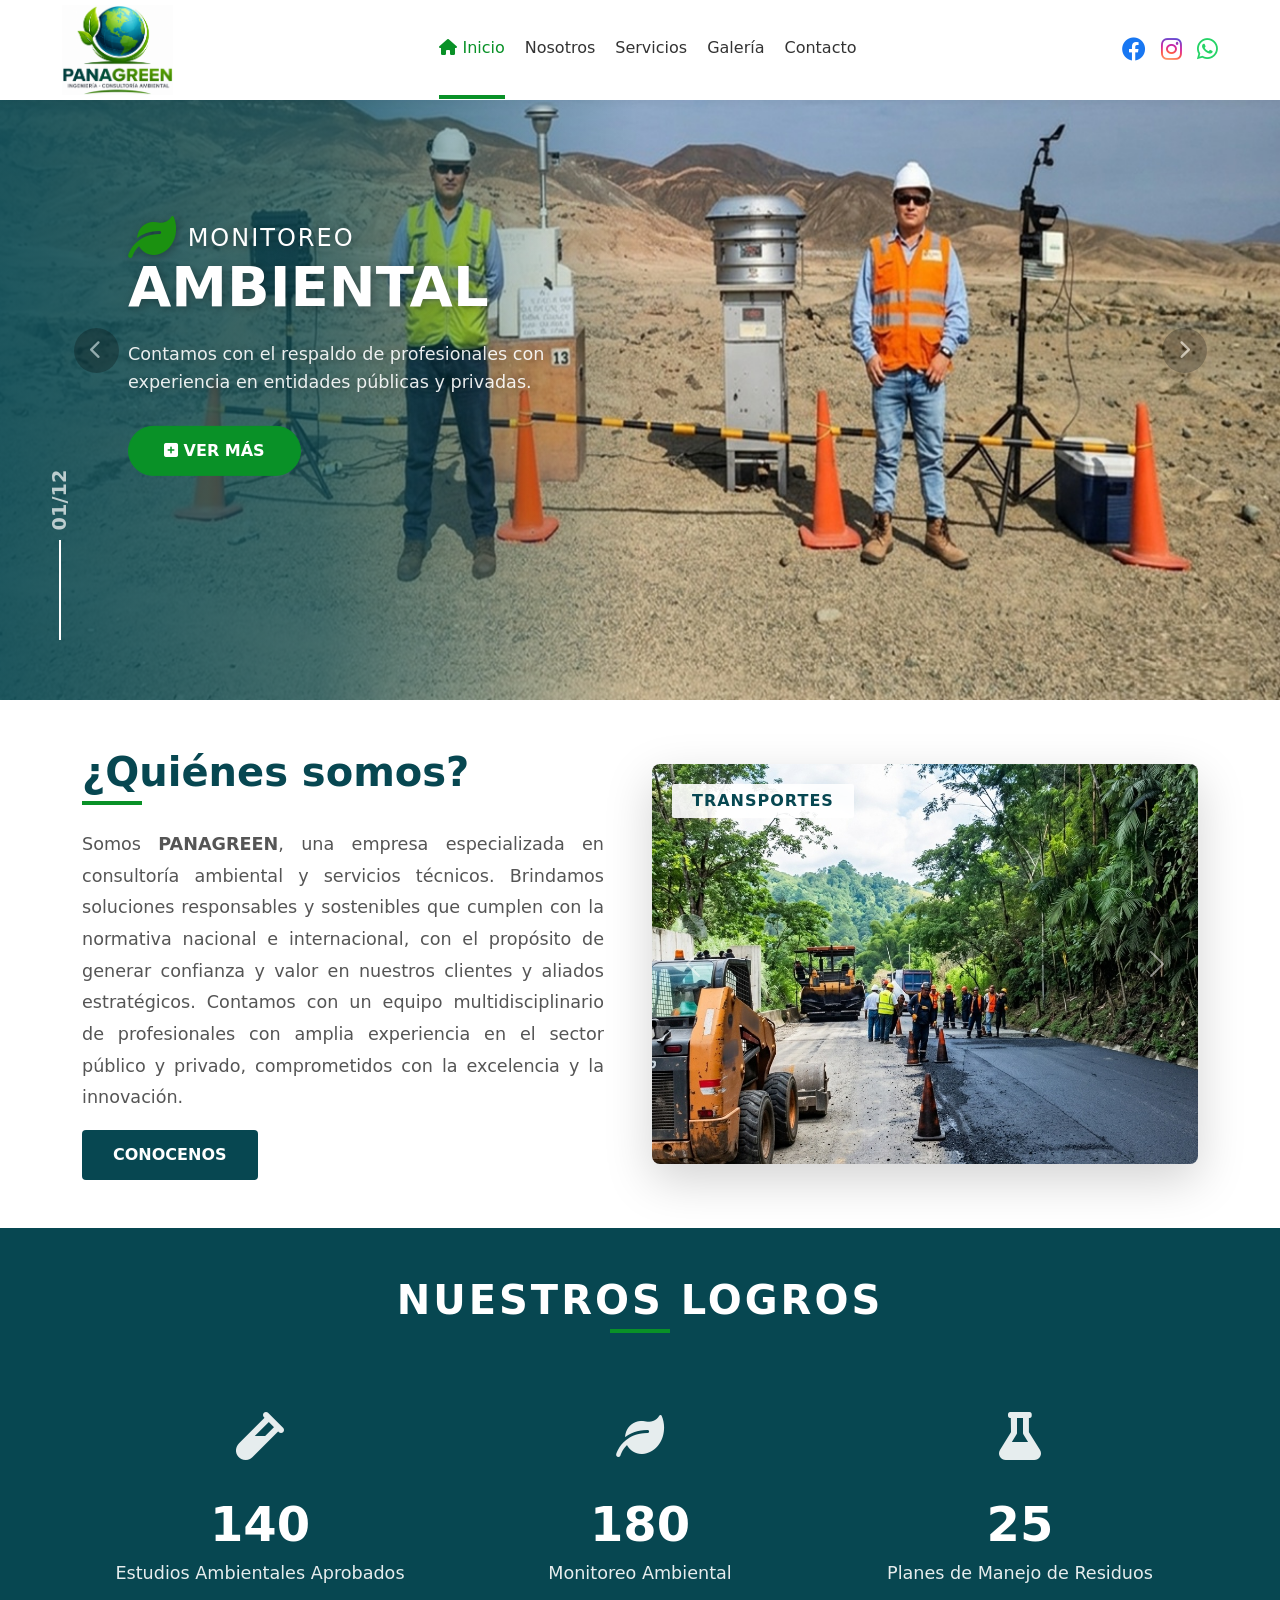
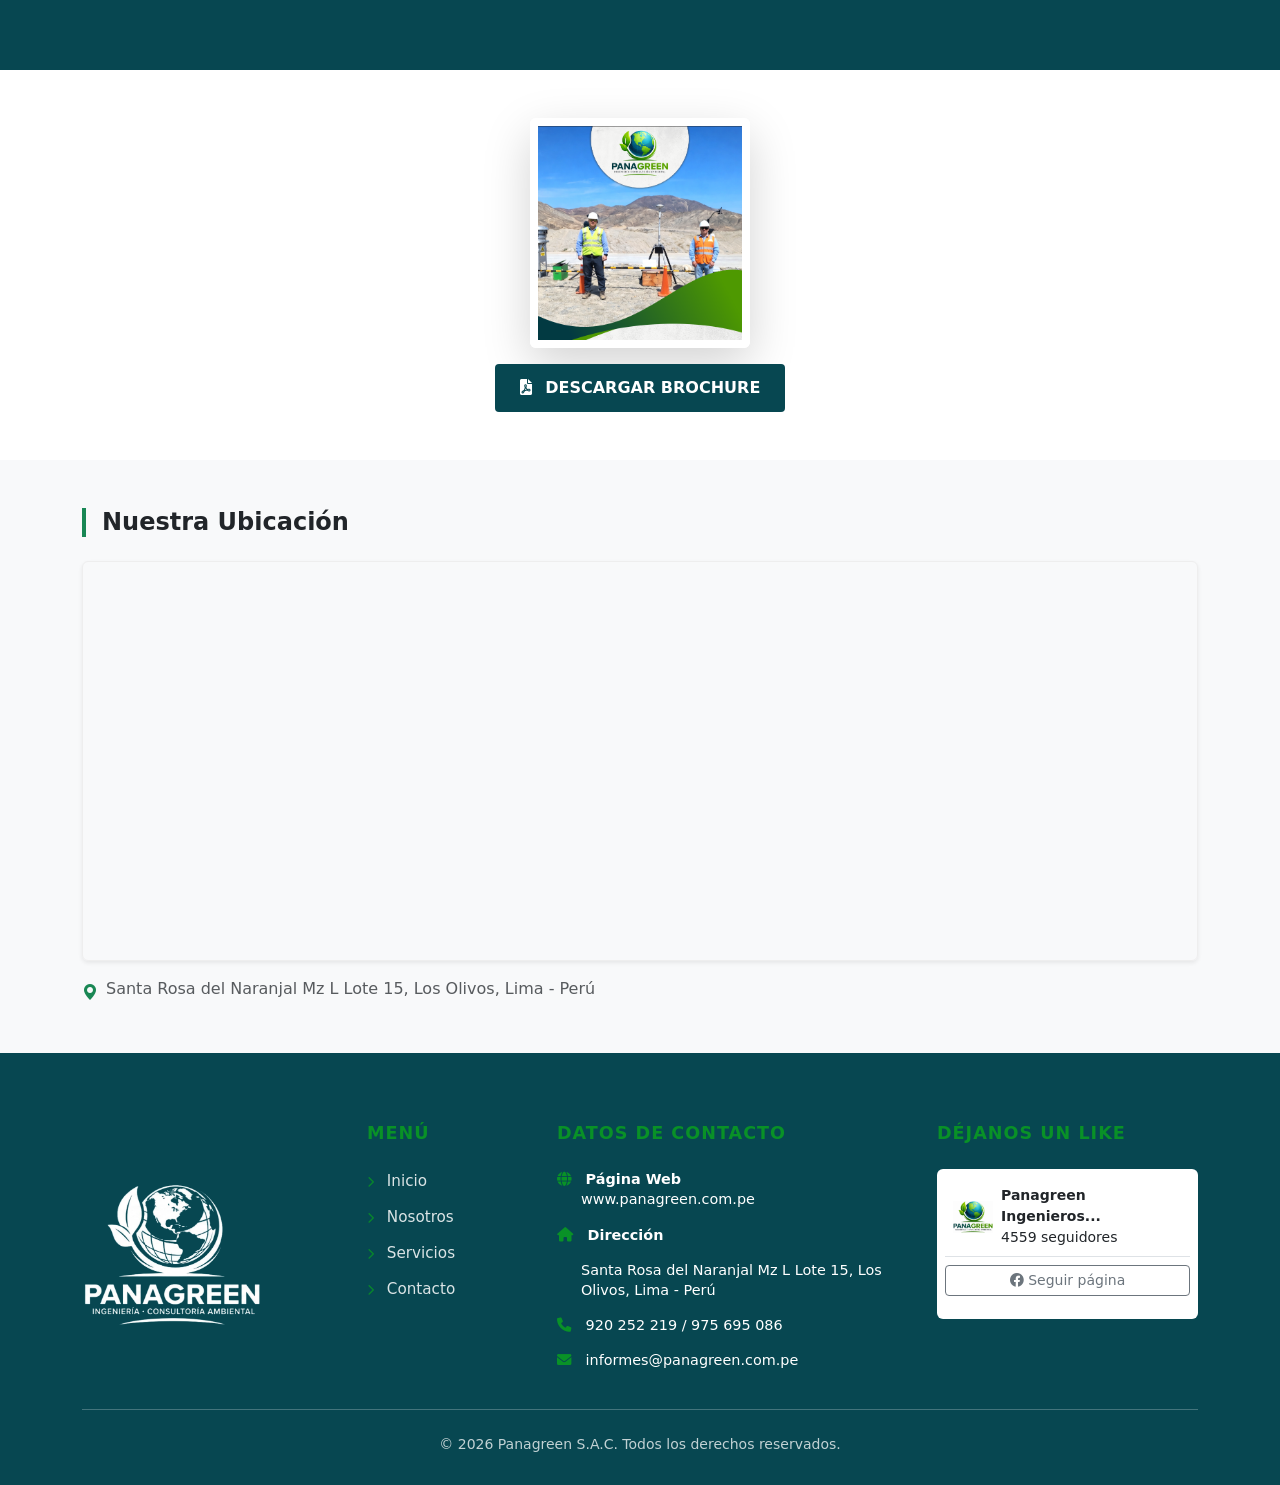
==== commit 7f7e1bf7: "actualización panagreen" ====
--- a/index.html
+++ b/index.html
@@ -23,11 +23,11 @@
     <div id="nav-placeholder"></div>
     <main>
         <div id="carouselPanagreen" class="carousel slide carousel-fade" data-bs-ride="carousel">
-            <!-- Indicadores laterales estilo '04/04' -->
+            <!-- Indicadores laterales estilo '12/12' -->
             <div class="carousel-indicators-custom">
                 <!-- El span con id "current-slide" es el que cambiará -->
                 <div class="page-number">
-                    <span id="current-slide">01</span><span>/04</span>
+                    <span id="current-slide">01</span><span>/12</span>
                 </div>
                 <div class="vertical-line"></div>
             </div>
@@ -36,7 +36,7 @@
                 <!-- Slide 1 -->
                 <div class="carousel-item active">
                     <div class="overlay-gradient"></div>
-                    <img src="imagenes/monitoreo-ambiental.png" class="d-block w-100 img-fluid carousel-img"
+                    <img src="imagenes/carrusel/monitoreo-ambiental.jpeg" class="d-block w-100 img-fluid carousel-img"
                         alt="Monitoreo Ambiental">
                     <div class="carousel-caption-custom">
                         <!-- <img src="imagenes/hoja.png" alt="Icono Hoja" class="hoja-flotante">-->
@@ -49,17 +49,22 @@
                         </div>
                         <p>Contamos con el respaldo de profesionales con experiencia en entidades públicas y privadas.
                         </p>
+                        <button type="button" class="btn btn-panagreen-verde"
+                            onclick="cargarYAbrirModal('servicios.html', 'modalMonitoreoAmbiental')">
+                            <i class="fas fa-plus-square"></i> VER MÁS</button>
+                        <!--
                         <button type="button" class="btn btn-panagreen-verde" data-bs-toggle="modal"
                             data-bs-target="#modalMonitoreoAmbiental" onclick="event.stopPropagation();">
                             <i class="fas fa-plus-square"></i> VER MÁS
                         </button>
+                        -->
                     </div>
                 </div>
 
                 <!-- Slide 2 (Ejemplo) -->
                 <div class="carousel-item">
                     <div class="overlay-gradient"></div>
-                    <img src="imagenes/consultoria-ambiental.png" class="d-block w-100 img-fluid carousel-img"
+                    <img src="imagenes/carrusel/consultoria-ambiental.jpeg" class="d-block w-100 img-fluid carousel-img"
                         alt="Consultoría">
                     <div class="carousel-caption-custom">
                         <!-- <img src="imagenes/hoja.png" alt="Icono Hoja" class="hoja-flotante">-->
@@ -70,12 +75,210 @@
                             <h1>AMBIENTAL</h1>
                         </div>
                         <p>Soluciones sostenibles para proyectos de alto impacto ambiental.</p>
-                        <button type="button" class="btn btn-panagreen-verde" data-bs-toggle="modal"
-                            data-bs-target="#modalConsultoriaAmbiental" onclick="event.stopPropagation();">
-                            <i class="fas fa-plus-square"></i> VER MÁS
-                        </button>
-                    </div>
-                </div>
+                        <button type="button" class="btn btn-panagreen-verde"
+                            onclick="cargarYAbrirModal('servicios.html', 'modalConsultoriaAmbiental')">
+                            <i class="fas fa-plus-square"></i> VER MÁS</button>
+                    </div>
+                </div>
+
+
+                <!-- Slide 3 (Ejemplo) -->
+                <div class="carousel-item">
+                    <div class="overlay-gradient"></div>
+                    <img src="imagenes/carrusel/capacitacion-entrenamiento.jpeg"
+                        class="d-block w-100 img-fluid carousel-img" alt="Monitoreo Ocupacional">
+                    <div class="carousel-caption-custom">
+
+                        <h5 class="text-uppercase"><i class="fa-solid fa-leaf fa-2xl"
+                                style="color: rgb(27, 145, 16);"></i> Monitoreo
+                        </h5>
+                        <div class="title-wrapper">
+                            <h1>OCUPACIONAL</h1>
+                        </div>
+                        <p>Soluciones sostenibles para proyectos de alto impacto ocupacional.</p>
+                        <button type="button" class="btn btn-panagreen-verde"
+                            onclick="cargarYAbrirModal('servicios.html', 'modalMonitoreoOcupacional')">
+                            <i class="fas fa-plus-square"></i> VER MÁS</button>
+                    </div>
+                </div>
+
+                <!-- Slide 4 (Ejemplo) -->
+                <div class="carousel-item">
+                    <div class="overlay-gradient"></div>
+                    <img src="imagenes/carrusel/expediente-permisos-ambientales.jpeg"
+                        class="d-block w-100 img-fluid carousel-img" alt="Expediente de Permisos Ambientales">
+                    <div class="carousel-caption-custom">
+
+                        <h5 class="text-uppercase"><i class="fa-solid fa-leaf fa-2xl"
+                                style="color: rgb(27, 145, 16);"></i> Expediente de
+                        </h5>
+                        <div class="title-wrapper">
+                            <h1>PERMISOS AMBIENTALES</h1>
+                        </div>
+                        <p>Soluciones sostenibles para proyectos de alto impacto ambiental.</p>
+                        <button type="button" class="btn btn-panagreen-verde"
+                            onclick="cargarYAbrirModal('servicios.html', 'modalExpedientePermisosAmbientales')">
+                            <i class="fas fa-plus-square"></i> VER MÁS</button>
+                    </div>
+                </div>
+
+                <!-- Slide 5 (Ejemplo) -->
+                <div class="carousel-item">
+                    <div class="overlay-gradient"></div>
+                    <img src="imagenes/carrusel/estudios-ambientales.jpeg" class="d-block w-100 img-fluid carousel-img"
+                        alt="Estudios Ambientales">
+                    <div class="carousel-caption-custom">
+                        ="text-uppercase"><i class="fa-solid fa-leaf fa-2xl" style="color: rgb(27, 145, 16);"></i>
+                        Estudios
+                        </h5>
+                        <div class="title-wrapper">
+                            <h1>AMBIENTALES</h1>
+                        </div>
+                        <p>Soluciones sostenibles para proyectos de alto impacto ambiental.</p>
+                        <button type="button" class="btn btn-panagreen-verde"
+                            onclick="cargarYAbrirModal('servicios.html', 'modalEstudiosAmbientales')">
+                            <i class="fas fa-plus-square"></i> VER MÁS</button>
+                    </div>
+                </div>
+
+                <!-- Slide 6 (Ejemplo) -->
+                <div class="carousel-item">
+                    <div class="overlay-gradient"></div>
+                    <img src="imagenes/carrusel/estudios-sociales.jpeg" class="d-block w-100 img-fluid carousel-img"
+                        alt="Estudios Sociales">
+                    <div class="carousel-caption-custom">
+
+                        <h5 class="text-uppercase"><i class="fa-solid fa-leaf fa-2xl"
+                                style="color: rgb(27, 145, 16);"></i> Estudios
+                        </h5>
+                        <div class="title-wrapper">
+                            <h1>SOCIALES</h1>
+                        </div>
+                        <p>Soluciones sostenibles para proyectos de alto impacto social.</p>
+                        <button type="button" class="btn btn-panagreen-verde"
+                            onclick="cargarYAbrirModal('servicios.html', 'modalEstudiosSociales')">
+                            <i class="fas fa-plus-square"></i> VER MÁS</button>
+                    </div>
+                </div>
+
+                <!-- Slide 7 (Ejemplo) -->
+                <div class="carousel-item">
+                    <div class="overlay-gradient"></div>
+                    <img src="imagenes/carrusel/implementacion-sistemas-gestion.jpeg"
+                        class="d-block w-100 img-fluid carousel-img" alt="Implementación de sistemas de gestión">
+                    <div class="carousel-caption-custom">
+
+                        <h5 class="text-uppercase"><i class="fa-solid fa-leaf fa-2xl"
+                                style="color: rgb(27, 145, 16);"></i> Implementación de
+                        </h5>
+                        <div class="title-wrapper">
+                            <h1>SISTEMAS DE GESTIÓN</h1>
+                        </div>
+                        <p>Soluciones sostenibles para proyectos de alto impacto ambiental.</p>
+                        <button type="button" class="btn btn-panagreen-verde"
+                            onclick="cargarYAbrirModal('servicios.html', 'modalImplementacionSistemaDeGestion')">
+                            <i class="fas fa-plus-square"></i> VER MÁS</button>
+                    </div>
+                </div>
+
+                <!-- Slide 8 (Ejemplo) -->
+                <div class="carousel-item">
+                    <div class="overlay-gradient"></div>
+                    <img src="imagenes/carrusel/topografia.jpeg" class="d-block w-100 img-fluid carousel-img"
+                        alt="Topografía">
+                    <div class="carousel-caption-custom">
+
+                        <h5 class="text-uppercase"><i class="fa-solid fa-leaf fa-2xl"
+                                style="color: rgb(27, 145, 16);"></i> Topografía
+                        </h5>
+                        <div class="title-wrapper">
+                            <h1>Y GEOMÁTICA</h1>
+                        </div>
+                        <p>Soluciones sostenibles para proyectos de alto impacto ambiental.</p>
+                        <button type="button" class="btn btn-panagreen-verde"
+                            onclick="cargarYAbrirModal('servicios.html', 'modalTopografiaYGeomatica')">
+                            <i class="fas fa-plus-square"></i> VER MÁS</button>
+                    </div>
+                </div>
+
+                <!-- Slide 9 (Ejemplo) -->
+                <div class="carousel-item">
+                    <div class="overlay-gradient"></div>
+                    <img src="imagenes/carrusel/servicios-ingenieria-soluciones.jpeg"
+                        class="d-block w-100 img-fluid carousel-img" alt="Ingeniería y Soluciones Técnicas">
+                    <div class="carousel-caption-custom">
+                        <h5 class="text-uppercase"><i class="fa-solid fa-leaf fa-2xl"
+                                style="color: rgb(27, 145, 16);"></i> Ingeniería y
+                        </h5>
+                        <div class="title-wrapper">
+                            <h1>SOLUCIONES TÉCNICAS</h1>
+                        </div>
+                        <p>Soluciones sostenibles para proyectos de alto impacto ambiental.</p>
+                        <button type="button" class="btn btn-panagreen-verde"
+                            onclick="cargarYAbrirModal('servicios.html', 'modalIngenieriaYSolucionesTecnicas')">
+                            <i class="fas fa-plus-square"></i> VER MÁS</button>
+                    </div>
+                </div>
+
+                <!-- Slide 10 (Ejemplo) -->
+                <div class="carousel-item">
+                    <div class="overlay-gradient"></div>
+                    <img src="imagenes/carrusel/gestion-residuos.jpeg" class="d-block w-100 img-fluid carousel-img"
+                        alt="Gestión de Residuos">
+                    <div class="carousel-caption-custom">
+
+                        <h5 class="text-uppercase"><i class="fa-solid fa-leaf fa-2xl"
+                                style="color: rgb(27, 145, 16);"></i> Gestión de
+                        </h5>
+                        <div class="title-wrapper">
+                            <h1>RESIDUOS</h1>
+                        </div>
+                        <p>Soluciones sostenibles para proyectos de alto impacto ambiental.</p>
+                        <button type="button" class="btn btn-panagreen-verde"
+                            onclick="cargarYAbrirModal('servicios.html', 'modalGestionDeResiduos')">
+                            <i class="fas fa-plus-square"></i> VER MÁS</button>
+                    </div>
+                </div>
+
+                <!-- Slide 11 (Ejemplo) -->
+                <div class="carousel-item">
+                    <div class="overlay-gradient"></div>
+                    <img src="imagenes/modelamiento-simulacion.jpeg" class="d-block w-100 img-fluid carousel-img"
+                        alt="Modelamiento y Simulación">
+                    <div class="carousel-caption-custom">
+
+                        <h5 class="text-uppercase"><i class="fa-solid fa-leaf fa-2xl"
+                                style="color: rgb(27, 145, 16);"></i> Modelamiento y
+                        </h5>
+                        <div class="title-wrapper">
+                            <h1>SIMULACIÓN</h1>
+                        </div>
+                        <p>Soluciones sostenibles para proyectos de alto impacto ambiental.</p>
+                        <button type="button" class="btn btn-panagreen-verde"
+                            onclick="cargarYAbrirModal('servicios.html', 'modalModelamientoYSimulacionAmbiental')">
+                            <i class="fas fa-plus-square"></i> VER MÁS</button>
+                    </div>
+                </div>
+
+                <!-- Slide 12 (Ejemplo) -->
+                <div class="carousel-item">
+                    <div class="overlay-gradient"></div>
+                    <img src="imagenes/carrusel/gestion-desastres.jpeg" class="d-block w-100 img-fluid carousel-img"
+                        alt="Gestión de Desastres">
+                    <div class="carousel-caption-custom">
+                        <h5 class="text-uppercase"><i class="fa-solid fa-leaf fa-2xl"
+                                style="color: rgb(27, 145, 16);"></i> Gestión de
+                        </h5>
+                        <div class="title-wrapper">
+                            <h1>DESASTRES</h1>
+                        </div>
+                        <p>Soluciones sostenibles para proyectos de alto impacto ambiental.</p>
+                        <button type="button" class="btn btn-panagreen-verde"
+                            onclick="cargarYAbrirModal('servicios.html', 'modalGestionDeRiesgosDeDesastres')">
+                            <i class="fas fa-plus-square"></i> VER MÁS</button>
+                    </div>
+                </div>
+
             </div>
 
             <!-- Controles de navegación -->
@@ -119,24 +322,25 @@
                             data-bs-ride="carousel">
                             <div class="carousel-inner">
                                 <div class="carousel-item active">
-                                    <img src="imagenes/transporte-ambiental.png" class="d-block w-100" alt="Transporte">
+                                    <img src="imagenes/estudios/transportes-1.jpeg" class="d-block w-100"
+                                        alt="Transporte">
                                     <div class="carousel-label">TRANSPORTES</div>
                                 </div>
                                 <div class="carousel-item">
-                                    <img src="imagenes/mineria-responsable.png" class="d-block w-100" alt="Minería">
+                                    <img src="imagenes/estudios/mineria-1.jpeg" class="d-block w-100" alt="Minería">
                                     <div class="carousel-label">MINERÍA</div>
                                 </div>
                                 <div class="carousel-item">
-                                    <img src="imagenes/saneamiento-ambiental.png" class="d-block w-100"
+                                    <img src="imagenes/estudios/saneamiento-2.jpeg" class="d-block w-100"
                                         alt="Saneamiento">
                                     <div class="carousel-label">SANEAMIENTO</div>
                                 </div>
                                 <div class="carousel-item">
-                                    <img src="imagenes/vivienda-ambiental.png" class="d-block w-100" alt="Vivienda">
+                                    <img src="imagenes/estudios/vivienda-1.jpeg" class="d-block w-100" alt="Vivienda">
                                     <div class="carousel-label">VIVIENDA</div>
                                 </div>
                                 <div class="carousel-item">
-                                    <img src="imagenes/agricultura-ambiental.png" class="d-block w-100"
+                                    <img src="imagenes/estudios/agricultura-2.jpeg" class="d-block w-100"
                                         alt="Agricultura">
                                     <div class="carousel-label">AGRICULTURA</div>
                                 </div>
@@ -157,128 +361,6 @@
             </div>
         </section>
 
-        <section id="servicios" class="servicios-section py-5">
-            <div class="container text-center">
-                <h2 class="titulo-servicios">SERVICIOS</h2>
-                <div class="sublinea-servicios mb-5"></div>
-
-                <div class="row g-4 justify-content-center">
-                    <div class="col-md-4 col-lg-2-custom">
-                        <div class="servicio-item">
-                            <div class="icono-circular">
-                                <i class="fas fa-leaf"></i>
-                            </div>
-                            <h6>CONSULTORÍA AMBIENTAL</h6>
-                            <a href="#modalConsultoriaAmbiental" class="ver-mas" data-bs-toggle="modal"
-                                data-bs-target="#modalConsultoriaAmbiental" onclick="event.stopPropagation();">Ver
-                                Más <i class="fas fa-chevron-right"></i></a>
-                        </div>
-                    </div>
-
-                    <!--
-                    <div class="col-md-4 col-lg-2-custom">
-                        <div class="servicio-item">
-                            <div class="icono-circular">
-                                <i class="fas fa-hard-hat"></i>
-                            </div>
-                            <h6>SERVICIO DE INGENIERÍA</h6>
-                            <a href="#modalServicioIngenieria" class="ver-mas" data-bs-toggle="modal"
-                                data-bs-target="#modalServicioIngenieria" onclick="event.stopPropagation();">Ver
-                                Más <i class="fas fa-chevron-right"></i></a>
-                        </div>
-                    </div>
-                    
-                    <div class="col-md-4 col-lg-2-custom">
-                        <div class="servicio-item">
-                            <div class="icono-circular">
-                                <i class="fas fa-file-alt"></i>
-                            </div>
-                            <h6>PERMISOS AMBIENTALES</h6>
-                            <a href="#" class="ver-mas">Ver Más <i class="fas fa-chevron-right"></i></a>
-                        </div>
-                    </div>
-                    -->
-
-                    <div class="col-md-4 col-lg-2-custom">
-                        <div class="servicio-item">
-                            <div class="icono-circular">
-                                <i class="fas fa-desktop"></i>
-                            </div>
-                            <h6>MONITOREO AMBIENTAL</h6>
-                            <a href="#modalMonitoreoAmbiental" class="ver-mas" data-bs-toggle="modal"
-                                data-bs-target="#modalMonitoreoAmbiental" onclick="event.stopPropagation();">Ver
-                                Más <i class="fas fa-chevron-right"></i></a>
-                        </div>
-                    </div>
-
-                    <div class="col-md-4 col-lg-2-custom">
-                        <div class="servicio-item">
-                            <div class="icono-circular">
-                                <i class="fas fa-user-shield"></i>
-                            </div>
-                            <h6>MONITOREO OCUPACIONAL</h6>
-                            <a href="#modalMonitoreoOcupacional" class="ver-mas" data-bs-toggle="modal"
-                                data-bs-target="#modalMonitoreoOcupacional" onclick="event.stopPropagation();">Ver
-                                Más <i class="fas fa-chevron-right"></i></a>
-                        </div>
-                    </div>
-
-                    <div class="col-md-4 col-lg-2-custom">
-                        <div class="servicio-item">
-                            <div class="icono-circular">
-                                <i class="fas fa-file-alt"></i>
-                            </div>
-                            <h6>EXPEDIENTE PARA
-                                PERMISOS AMBIENTALES</h6>
-                            <a href="#modalExpedientePermisosAmbientales" class="ver-mas" data-bs-toggle="modal"
-                                data-bs-target="#modalExpedientePermisosAmbientales"
-                                onclick="event.stopPropagation();">Ver
-                                Más <i class="fas fa-chevron-right"></i></a>
-                        </div>
-                    </div>
-                </div>
-                <div class="row g-4 justify-content-center">
-                    <div class="col-md-4 col-lg-2-custom">
-                        <div class="servicio-item">
-                            <div class="icono-circular">
-                                <i class="fas fa-edit"></i>
-                            </div>
-                            <h6>ESTUDIOS AMBIENTALES</h6>
-                            <a href="#modalEstudiosAmbientales" class="ver-mas" data-bs-toggle="modal"
-                                data-bs-target="#modalEstudiosAmbientales" onclick="event.stopPropagation();">Ver
-                                Más <i class="fas fa-chevron-right"></i></a>
-                        </div>
-                    </div>
-
-                    <div class="col-md-4 col-lg-2-custom">
-                        <div class="servicio-item">
-                            <div class="icono-circular">
-                                <i class="fa-solid fa-users"></i>
-                            </div>
-                            <h6>ESTUDIOS SOCIALES</h6>
-                            <a href="#modalEstudiosSociales" class="ver-mas" data-bs-toggle="modal"
-                                data-bs-target="#modalEstudiosSociales" onclick="event.stopPropagation();">Ver
-                                Más <i class="fas fa-chevron-right"></i></a>
-                        </div>
-                    </div>
-
-                    <div class="col-md-4 col-lg-2-custom">
-                        <div class="servicio-item">
-                            <div class="icono-circular">
-                                <i class="fa-solid fa-gears"></i>
-                            </div>
-                            <h6>IMPLEMENTACIÓN DE SISTEMAS DE GESTIÓN</h6>
-                            <a href="#modalImplementacionSistemaDeGestion" class="ver-mas" data-bs-toggle="modal"
-                                data-bs-target="#modalImplementacionSistemaDeGestion"
-                                onclick="event.stopPropagation();">Ver
-                                Más <i class="fas fa-chevron-right"></i></a>
-                        </div>
-                    </div>
-                </div>
-            </div>
-        </section>
-
-
         <section class="logros-section py-5">
             <div class="container text-center">
                 <!-- Título Blanco con Sublínea Verde -->
@@ -365,983 +447,37 @@
             </div>
         </section>
 
-
+        <section id="contacto" class="contacto-section py-5 bg-light">
+            <div class="container">
+                <div class="row g-5 align-items-start">
+
+                    <!-- Columna Mapa -->
+                    <div class="col-12">
+                        <h2 class="h4 fw-bold mb-4 text-azul-panagreen border-start border-4 border-success ps-3">
+                            Nuestra Ubicación</h2>
+                        <div class="mapa-contenedor shadow-sm rounded overflow-hidden"
+                            style="height: 400px; border: 1px solid #eee;">
+                            <iframe
+                                src="https://maps.google.com/maps?q=Santa+Rosa+del+Naranjal+Mz+L+Lote+15,+Los+Olivos,+Lima+-+Per%C3%BA&t=&z=16&ie=UTF8&iwloc=&output=embed"
+                                width="100%" height="100%" style="border:0;" allowfullscreen="" loading="lazy">
+                            </iframe>
+                        </div>
+                        <div class="mt-3 d-flex align-items-start">
+                            <i class="bi bi-geo-alt-fill text-success me-2 mt-1"></i>
+                            <p class="text-muted mb-0">Santa Rosa del Naranjal Mz L Lote 15, Los Olivos, Lima - Perú</p>
+                        </div>
+                    </div>
+
+
+                </div>
+            </div>
+        </section>
     </main>
 
     <div id="footer-placeholder"></div>
 
-    <!-- MODALES -->
-    <div class="modal fade" id="modalConsultoriaAmbiental" tabindex="-1"
-        aria-labelledby="modalConsultoriaAmbientalLabel" aria-hidden="true">
-        <div class="modal-dialog modal-lg modal-dialog-centered modal-dialog-scrollable">
-            <div class="modal-content">
-                <div class="modal-header header-modal-verde">
-                    <h5 class="modal-title" id="modalConsultoriaAmbientalLabel">
-                        <i class="fas fa-leaf me-2"></i> CONSULTORÍA AMBIENTAL
-                    </h5>
-                    <button type="button" class="btn-close btn-close-white" data-bs-dismiss="modal"
-                        aria-label="Close"></button>
-                </div>
-                <div class="modal-body p-4">
-                    <img src="imagenes/consultoria-ambiental-modal.jpeg" class="img-fluid shadow-lg rounded mb-4"
-                        alt="Consultoría Ambiental">
-                    <p class="modal-texto-intro">
-                        En <strong>PANAGREEN</strong> desarrollamos Instrumentos de Gestión Ambiental (IGAs) orientados
-                        a la certificación de proyectos de inversión públicos y privados, cumpliendo con los
-                        lineamientos del Sistema Nacional de Evaluación de Impacto Ambiental (SEIA) y la normativa
-                        vigente. Nuestro compromiso es ofrecer soluciones técnicas y legales que aseguren la
-                        sostenibilidad y el cumplimiento regulatorio de cada proyecto.
-                    </p>
-
-                    <hr class="modal-separador">
-
-                    <div class="row g-4 mt-2">
-                        <div class="col-md-6">
-                            <div class="modal-lista-caja">
-                                <h6 class="modal-subtitulo-azul">
-                                    <i class="fas fa-check-circle me-2 text-success"></i>
-                                    Estudios ambientales sujetos al SEIA
-                                </h6>
-                                <ul class="modal-lista-items">
-                                    <li>Declaración de Impacto Ambiental (DIA)</li>
-                                    <li>Estudio de Impacto Ambiental Semidetallado (EIA-sd)</li>
-                                    <li>Estudio de Impacto Ambiental Detallado (EIA-d)</li>
-                                    <li>Estudios ambientales de proyectos y actividades</li>
-                                </ul>
-                            </div>
-                        </div>
-
-                        <div class="col-md-6">
-                            <div class="modal-lista-caja">
-                                <h6 class="modal-subtitulo-azul">
-                                    <i class="fas fa-file-alt me-2 text-primary"></i>
-                                    Estudios ambientales complementarios y no sujetos al SEIA
-                                </h6>
-                                <ul class="modal-lista-items">
-                                    <li>Evaluación Ambiental Preliminar (EVAP).</li>
-                                    <li>Fichas Técnicas Ambientales (FTA) - sector Vivienda.</li>
-                                    <li>Fichas Técnicas Socioambientales (FITSA) - sector Transportes.</li>
-                                    <li>Informe Técnico Sustentatorio (ITS).</li>
-                                    <li>Programa de Adecuación y Manejo Ambiental (PAMA).</li>
-                                    <li>Declaración Ambiental para Actividades en Curso (DAAC) - sector Producción.</li>
-                                    <li>Declaración de Inicio de Actividades en Curso (DAAC) - sector Agricultura.</li>
-                                    <li>Informes de Gestión Ambiental (IGA).</li>
-                                    <li>Planes de Cierre y Abandono.</li>
-                                    <li>Planes de Manejo y Reducción de Residuos Sólidos.</li>
-                                    <li>Planes de Contingencia.</li>
-                                    <li>Planes de Afectaciones y Compensaciones.</li>
-                                    <li>Planes de Rehabilitación de Áreas Degradadas.</li>
-                                </ul>
-                            </div>
-                        </div>
-                    </div>
-
-                </div>
-                <div class="modal-footer">
-                    <button type="button" class="btn btn-secondary" data-bs-dismiss="modal">Cerrar</button>
-                    <a href="contacto.html" class="btn btn-panagreen-verde">Solicitar Asesoría</a>
-                </div>
-            </div>
-        </div>
+    <div id="contenedor-modales">
     </div>
-
-    <div class="modal fade" id="modalMonitoreoAmbiental" tabindex="-1" aria-labelledby="modalMonitoreoAmbientalLabel"
-        aria-hidden="true">
-        <div class="modal-dialog modal-lg modal-dialog-centered modal-dialog-scrollable">
-            <div class="modal-content">
-
-                <div class="modal-header header-modal-verde">
-                    <h5 class="modal-title" id="modalMonitoreoAmbientalLabel">
-                        <i class="fas fa-desktop me-2"></i> MONITOREO AMBIENTAL
-                    </h5>
-                    <button type="button" class="btn-close btn-close-white" data-bs-dismiss="modal"
-                        aria-label="Close"></button>
-                </div>
-
-                <div class="modal-body pt-4 pb-0 px-4 px-md-5">
-
-                    <div class="mb-4 overflow-hidden rounded-3 shadow-sm">
-                        <img src="imagenes/monitoreo-ambiental.png" alt="Monitoreo Ambiental"
-                            class="img-fluid w-100 body-modal-img">
-                    </div>
-
-                    <p class="text-justify mb-4">
-                        Realizamos programas de monitoreo ambiental que permiten evaluar y garantizar el cumplimiento de
-                        los estándares nacionales e internacionales, asegurando que cada proyecto se desarrolle en
-                        armonía con el entorno.
-                    </p>
-
-                    <h5 class="text-uppercase mb-3 title-green fw-bold">Nuestros servicios incluyen</h5>
-
-                    <ul class="list-unstyled service-list-custom mb-4">
-                        <li class="mb-3 d-flex align-items-start">
-                            <i class="fas fa-wind me-3 mt-1 icon-green"></i>
-                            <div>
-                                <strong>Calidad del aire:</strong> Evaluaciones periódicas de emisiones y partículas,
-                                aplicando protocolos oficiales y tecnologías de medición confiables.
-                            </div>
-                        </li>
-                        <li class="mb-3 d-flex align-items-start">
-                            <i class="fas fa-volume-up me-3 mt-1 icon-green"></i>
-                            <div>
-                                <strong>Ruido ambiental:</strong> Monitoreos en zonas urbanas y rurales para verificar
-                                niveles sonoros y diseñar medidas de mitigación.
-                            </div>
-                        </li>
-                        <li class="mb-3 d-flex align-items-start">
-                            <i class="fas fa-water me-3 mt-1 icon-green"></i>
-                            <div>
-                                <strong>Calidad del agua:</strong> Muestreos en cuerpos superficiales y subterráneos,
-                                con análisis físico, químicos y biológicos que aseguran la protección de los recursos
-                                hídricos.
-                            </div>
-                        </li>
-                        <li class="mb-3 d-flex align-items-start">
-                            <i class="fas fa-seedling me-3 mt-1 icon-green"></i>
-                            <div>
-                                <strong>Calidad del suelo:</strong> Estudios de composición y contaminación de suelos,
-                                aplicando metodologías reconocidas para garantizar un manejo responsable.
-                            </div>
-                        </li>
-                        <li class="mb-0 d-flex align-items-start">
-                            <i class="fas fa-smog me-3 mt-1 icon-green"></i>
-                            <div>
-                                <strong>Emisiones atmosféricas:</strong> Monitoreos especializados de fuentes fijas
-                                (chimeneas, calderas, hornos) para evaluar la concentración de gases y partículas
-                                emitidas. Aplicamos metodologías oficiales y equipos calibrados que garantizan
-                                resultados confiables, permitiendo a las empresas cumplir con la normativa ambiental
-                                vigente y diseñar planes de mitigación efectivos.
-                            </div>
-                        </li>
-                    </ul>
-
-
-                    <div class="modal-lista-caja">
-                        <h6 class="modal-subtitulo-azul mb-3">
-                            <i class="fas fa-handshake me-2 text-primary"></i>
-                            NUESTRO COMPROMISO
-                        </h6>
-
-                        <p class="small text-muted mt-3 mb-0" style="text-align: justify; line-height: 1.5;">
-                            Entregar información precisa y transparente que respalde la toma de decisiones,
-                            contribuyendo a la sostenibilidad y al cumplimiento normativo de cada proyecto.
-                        </p>
-
-                        <div class="p-3 rounded d-flex align-items-center justify-content-between"
-                            style="background-color: #f8f9fa; border: 1px solid #e9ecef;">
-                            <div class="pe-3">
-                                <span class="d-block fw-bold text-dark text-uppercase mb-1"
-                                    style="letter-spacing: 0.5px; font-size: 0.75rem;">
-                                    Trabajamos con
-                                </span>
-                                <span class="d-block text-muted"
-                                    style="font-size: 0.75rem; line-height: 1.4; text-align: justify;">
-                                    Laboratorios acreditados por INACAL.
-                                </span>
-                            </div>
-                            <div class="d-flex align-items-center justify-content-center"
-                                style="min-width: 100px; max-width: 120px;">
-                                <img src="imagenes/inacal.png" alt="INACAL" class="img-fluid"
-                                    style="max-height: 45px; object-fit: contain;">
-                            </div>
-                        </div>
-                        <div class="row">
-                            <div class="col-md-6">
-                                <img src="imagenes/laboratorio1.jpeg" class="img-fluid w-100 body-modal-img rounded-3"
-                                    alt="laboratorio" style="margin-top: 20px;">
-                            </div>
-                            <div class="col-md-6">
-                                <img src="imagenes/laboratorio2.jpeg" class="img-fluid w-100 body-modal-img rounded-3"
-                                    alt="laboratorio" style="margin-top: 20px;">
-                            </div>
-                        </div>
-
-                    </div>
-                </div>
-
-                <div class="modal-footer">
-                    <button type="button" class="btn btn-secondary" data-bs-dismiss="modal">Cerrar</button>
-                    <a href="contacto.html" class="btn btn-panagreen-verde">Solicitar Asesoría</a>
-                </div>
-            </div>
-        </div>
-    </div>
-
-    <div class="modal fade" id="modalMonitoreoOcupacional" tabindex="-1"
-        aria-labelledby="modalMonitoreoOcupacionalLabel" aria-hidden="true">
-        <div class="modal-dialog modal-lg modal-dialog-centered modal-dialog-scrollable">
-            <div class="modal-content">
-                <div class="modal-header header-modal-verde">
-                    <h5 class="modal-title" id="modalMonitoreoOcupacionalLabel">
-                        <i class="fas fa-user-shield me-2"></i> MONITOREO OCUPACIONAL Y CAPACITACIÓN
-                    </h5>
-                    <button type="button" class="btn-close btn-close-white" data-bs-dismiss="modal"
-                        aria-label="Close"></button>
-                </div>
-                <div class="modal-body p-4">
-                    <div class="row g-4">
-                        <div class="col-md-6">
-                            <div class="modal-lista-caja">
-                                <h6 class="modal-subtitulo-azul">
-                                    <i class="fas fa-chalkboard-teacher me-2 text-success"></i>
-                                    CAPACITACIÓN Y ENTRENAMIENTO
-                                </h6>
-                                <img src="imagenes/capacitacion-entrenamiento.jpeg"
-                                    class="img-fluid shadow-sm rounded mb-3" alt="Capacitación y Entrenamiento">
-                                <ul class="modal-lista-items">
-                                    <li>Gestión de Riesgos Ocupacionales</li>
-                                    <li>Prevención de Accidentes Laborales</li>
-                                    <li>Prevención y Control de Incendios</li>
-                                    <li>Riesgos Laborales (trabajos en altura, espacios confinados, trabajos eléctricos,
-                                        trabajos en construcción, trabajos en caliente, otros)</li>
-                                    <li>Equipos de Protección Personal</li>
-                                    <li>Investigación de Accidentes</li>
-                                    <li>Saneamiento Industrial</li>
-                                </ul>
-                            </div>
-                        </div>
-
-                        <div class="col-md-6">
-                            <div class="modal-lista-caja">
-                                <h6 class="modal-subtitulo-azul">
-                                    <i class="fas fa-microscope me-2 text-primary"></i>
-                                    MONITOREO OCUPACIONAL
-                                </h6>
-                                <img src="imagenes/monitoreo-ocupacional-interior.jpeg"
-                                    class="img-fluid shadow-sm rounded mb-3" alt="Monitoreo Ocupacional">
-
-                                <ul class="modal-lista-items">
-                                    <li>Monitoreo de agentes físicos (Ruido, Vibración, Estrés térmico, etc.)</li>
-                                    <li>Monitoreo de agentes químicos (Polvo, gases, humos, etc.)</li>
-                                    <li>Monitoreo de agentes biológicos</li>
-                                    <li>Monitoreo de riesgo disergonómico</li>
-                                    <li>Evaluaciones Psicosociales</li>
-                                </ul>
-                            </div>
-                        </div>
-                    </div>
-
-
-                    <!-- Sección de Galería de Imágenes -->
-                    <section class="py-5 bg-white">
-                        <div class="container">
-                            <div class="row g-3">
-
-                                <!-- Imagen 1 -->
-                                <div class="col-12 col-sm-6 col-md-4">
-                                    <div class="galeria-item card border-0">
-                                        <img src="imagenes/monitoreo-ocupacional-1.jpeg" alt="Monitoreo Ocupacional"
-                                            class="img-fluid rounded shadow-sm">
-                                        <div class="galeria-overlay d-flex align-items-center justify-content-center">
-                                            <span class="text-white fw-bold text-uppercase">Monitoreo Ocupacional</span>
-                                        </div>
-                                    </div>
-                                </div>
-
-                                <!-- Imagen 2 -->
-                                <div class="col-12 col-sm-6 col-md-4">
-                                    <div class="galeria-item card border-0">
-                                        <img src="imagenes/monitoreo-ocupacional-2.jpeg" alt="Monitoreo Ocupacional"
-                                            class="img-fluid rounded shadow-sm">
-                                        <div class="galeria-overlay d-flex align-items-center justify-content-center">
-                                            <span class="text-white fw-bold text-uppercase">Monitoreo Ocupacional</span>
-                                        </div>
-                                    </div>
-                                </div>
-
-                                <!-- Imagen 3 -->
-                                <div class="col-12 col-sm-6 col-md-4">
-                                    <div class="galeria-item card border-0">
-                                        <img src="imagenes/monitoreo-ocupacional-3.jpeg" alt="Monitoreo Ocupacional"
-                                            class="img-fluid rounded shadow-sm">
-                                        <div class="galeria-overlay d-flex align-items-center justify-content-center">
-                                            <span class="text-white fw-bold text-uppercase">Monitoreo Ocupacional</span>
-                                        </div>
-                                    </div>
-                                </div>
-
-                                <!-- Imagen 4 -->
-                                <div class="col-12 col-sm-6 col-md-4">
-                                    <div class="galeria-item card border-0">
-                                        <img src="imagenes/monitoreo-ocupacional-4.jpeg" alt="Monitoreo Ocupacional"
-                                            class="img-fluid rounded shadow-sm">
-                                        <div class="galeria-overlay d-flex align-items-center justify-content-center">
-                                            <span class="text-white fw-bold text-uppercase">Monitoreo Ocupacional</span>
-                                        </div>
-                                    </div>
-                                </div>
-
-                                <!-- Imagen 5 -->
-                                <div class="col-12 col-sm-6 col-md-4">
-                                    <div class="galeria-item card border-0">
-                                        <img src="imagenes/monitoreo-ocupacional-5.jpeg" alt="Monitoreo Ocupacional"
-                                            class="img-fluid rounded shadow-sm">
-                                        <div class="galeria-overlay d-flex align-items-center justify-content-center">
-                                            <span class="text-white fw-bold text-uppercase">Monitoreo Ocupacional</span>
-                                        </div>
-                                    </div>
-                                </div>
-
-                                <!-- Imagen 6 -->
-                                <div class="col-12 col-sm-6 col-md-4">
-                                    <div class="galeria-item card border-0">
-                                        <img src="imagenes/monitoreo-ocupacional-6.jpeg" alt="Monitoreo Ocupacional"
-                                            class="img-fluid rounded shadow-sm">
-                                        <div class="galeria-overlay d-flex align-items-center justify-content-center">
-                                            <span class="text-white fw-bold text-uppercase">Monitoreo Ocupacional</span>
-                                        </div>
-                                    </div>
-                                </div>
-
-
-
-                            </div>
-                        </div>
-                    </section>
-                </div>
-                <div class="modal-footer">
-                    <button type="button" class="btn btn-secondary" data-bs-dismiss="modal">Cerrar</button>
-                    <a href="contacto.html" class="btn btn-panagreen-verde">Solicitar Asesoría</a>
-                </div>
-            </div>
-        </div>
-    </div>
-
-    <div class="modal fade" id="modalExpedientePermisosAmbientales" tabindex="-1"
-        aria-labelledby="modalExpedientePermisosAmbientalesLabel" aria-hidden="true">
-        <div class="modal-dialog modal-lg modal-dialog-centered modal-dialog-scrollable">
-            <div class="modal-content">
-                <div class="modal-header header-modal-verde">
-                    <h5 class="modal-title" id="modalExpedientePermisosAmbientalesLabel">
-                        <i class="fas fa-file-alt me-2"></i> EXPEDIENTE Y PERMISOS AMBIENTALES
-                    </h5>
-                    <button type="button" class="btn-close btn-close-white" data-bs-dismiss="modal"
-                        aria-label="Close"></button>
-                </div>
-                <div class="modal-body p-4">
-                    <img src="imagenes/expediente-permisos-ambientales.jpeg" class="img-fluid shadow-sm rounded mb-3"
-                        alt="Expediente y Permisos Ambientales">
-
-                    <p class="mb-4 text-muted" style="text-align: justify; font-size: 0.95rem;">
-                        Brindamos acompañamiento integral en la tramitación de permisos y autorizaciones ambientales,
-                        asegurando que cada proyecto cumpla con la normativa vigente y se ejecute de manera responsable
-                        frente al entorno natural y cultural.
-                    </p>
-
-                    <h6 class="modal-subtitulo-azul mb-3">
-                        <i class="fa-solid fa-gavel me-2 text-success"></i> ENTIDADES Y PROCESOS CLAVE
-                    </h6>
-
-                    <div class="row g-4 mb-4">
-                        <div class="col-md-6">
-                            <div class="modal-lista-caja h-100">
-                                <ul class="modal-lista-items mb-0">
-                                    <li class="mb-3">
-                                        <strong>Autoridad Nacional del Agua (ANA):</strong><br>
-                                        Licencias de uso de agua, autorizaciones para obras hidráulicas y permisos de
-                                        vertimiento de aguas residuales.
-                                    </li>
-                                    <li>
-                                        <strong>Servicio Nacional de Áreas Naturales Protegidas por el Estado
-                                            (SERNANP):</strong><br>
-                                        Opiniones técnicas de compatibilidad para proyectos en zonas de amortiguamiento
-                                        o
-                                        dentro de áreas naturales protegidas.
-                                    </li>
-                                </ul>
-                            </div>
-                        </div>
-
-                        <div class="col-md-6">
-                            <div class="modal-lista-caja h-100">
-                                <ul class="modal-lista-items mb-0">
-                                    <li class="mb-3">
-                                        <strong>Ministerio de Cultura:</strong><br>
-                                        Certificados de inexistencia de restos arqueológicos (CIRA), planes de
-                                        monitoreo,
-                                        rescate y evaluación arqueológica.
-                                    </li>
-                                    <li>
-                                        <strong>Servicio Nacional Forestal y de Fauna Silvestre (SERFOR):</strong><br>
-                                        Autorizaciones para la evaluación de afectaciones al patrimonio forestal y de
-                                        fauna
-                                        silvestre, con medidas de compensación y manejo sostenible.
-                                    </li>
-                                </ul>
-                            </div>
-                        </div>
-                    </div>
-
-                    <div class="p-3 rounded"
-                        style="background-color: rgba(7, 71, 81, 0.05); border-left: 4px solid var(--azul-panagreen);">
-                        <h6 class="fw-bold mb-2"
-                            style="color: var(--azul-panagreen); font-size: 0.9rem; letter-spacing: 0.5px;"><i
-                                class="fas fa-handshake me-2 text-primary"></i> NUESTRO
-                            COMPROMISO</h6>
-                        <p class="mb-0 text-muted" style="font-size: 0.9rem; text-align: justify;">
-                            Facilitar procesos claros y eficientes, integrando la normativa ambiental con soluciones
-                            técnicas que aseguren la viabilidad de los proyectos y el respeto por el patrimonio natural
-                            y
-                            cultural del Perú.
-                        </p>
-                    </div>
-
-                </div>
-                <div class="modal-footer">
-                    <button type="button" class="btn btn-secondary" data-bs-dismiss="modal">Cerrar</button>
-                    <a href="contacto.html" class="btn btn-panagreen-verde">Solicitar Asesoría</a>
-                </div>
-            </div>
-        </div>
-    </div>
-
-    <div class="modal fade" id="modalEstudiosSociales" tabindex="-1" aria-labelledby="modalEstudiosSocialesLabel"
-        aria-hidden="true">
-        <div class="modal-dialog modal-lg modal-dialog-centered modal-dialog-scrollable">
-            <div class="modal-content">
-                <div class="modal-header header-modal-verde">
-                    <h5 class="modal-title" id="modalEstudiosSocialesLabel">
-                        <i class="fa-solid fa-users me-2"></i> ESTUDIOS SOCIALES
-                    </h5>
-                    <button type="button" class="btn-close btn-close-white" data-bs-dismiss="modal"
-                        aria-label="Close"></button>
-                </div>
-                <div class="modal-body p-4">
-                    <img src="imagenes/estudios-sociales.jpeg" class="img-fluid shadow-sm rounded mb-3"
-                        alt="Expediente y Permisos Ambientales">
-
-                    <p class="mb-4 text-muted" style="text-align: justify; font-size: 0.95rem;">
-                        En PANAGREEN creemos que todo proyecto debe construirse en diálogo con las personas y
-                        comunidades
-                        que lo rodean. Por eso, integramos la dimensión social como un eje estratégico, generando
-                        confianza,
-                        participación y beneficios compartidos.
-                    </p>
-
-                    <h6 class="modal-subtitulo-azul mb-3">
-                        <i class="fa-solid fa-handshake-angle me-2 text-success"></i> NUESTROS APORTES
-                    </h6>
-
-                    <div class="row g-4 mb-4">
-                        <div class="col-md-6">
-                            <div class="modal-lista-caja h-100">
-                                <ul class="modal-lista-items mb-0">
-                                    <li class="mb-3">
-                                        <strong>Diagnóstico social integral:</strong><br>
-                                        Análisis participativo de realidades locales, dinámicas culturales y
-                                        expectativas
-                                        comunitarias, incorporando saberes y percepciones de la población.
-                                    </li>
-                                    <li class="mb-3">
-                                        <strong>Participación ciudadana efectiva:</strong><br>
-                                        Procesos de diálogo, consulta y co-decisión que garantizan la incidencia real de
-                                        la
-                                        población en las intervenciones.
-                                    </li>
-                                    <li>
-                                        <strong>Fortalecimiento de capacidades:</strong><br>
-                                        Procesos de formación horizontal que potencian habilidades locales, liderazgo y
-                                        organización comunitaria.
-                                    </li>
-                                </ul>
-                            </div>
-                        </div>
-
-                        <div class="col-md-6">
-                            <div class="modal-lista-caja h-100">
-                                <ul class="modal-lista-items mb-0">
-                                    <li class="mb-3">
-                                        <strong>Gestión de actores sociales:</strong><br>
-                                        Identificación y análisis de actores, sus intereses y relaciones de poder, para
-                                        el
-                                        diseño de estrategias de articulación y manejo de conflictos.
-                                    </li>
-                                    <li class="mb-3">
-                                        <strong>Planes de desarrollo territorial:</strong><br>
-                                        Diseño participativo de estrategias que integran inversión, sostenibilidad y
-                                        enfoques culturales propios del territorio.
-                                    </li>
-                                    <li>
-                                        <strong>Relaciones comunitarias responsables:</strong><br>
-                                        Construcción de vínculos de confianza mediante mecanismos de comunicación
-                                        intercultural, prevención y gestión de conflictos.
-                                    </li>
-                                </ul>
-                            </div>
-                        </div>
-                    </div>
-
-                    <div class="p-3 rounded"
-                        style="background-color: rgba(7, 71, 81, 0.05); border-left: 4px solid var(--azul-panagreen);">
-                        <h6 class="fw-bold mb-2"
-                            style="color: var(--azul-panagreen); font-size: 0.9rem; letter-spacing: 0.5px;"><i
-                                class="fas fa-handshake me-2 text-primary"></i> NUESTRO
-                            COMPROMISO</h6>
-                        <p class="mb-0 text-muted" style="font-size: 0.9rem; text-align: justify;">
-                            Que cada proyecto sea una oportunidad para generar valor social, respetando la diversidad
-                            cultural y promoviendo un desarrollo inclusivo y sostenible.
-                        </p>
-                    </div>
-
-                </div>
-                <div class="modal-footer">
-                    <button type="button" class="btn btn-secondary" data-bs-dismiss="modal">Cerrar</button>
-                    <a href="contacto.html" class="btn btn-panagreen-verde">Solicitar Asesoría</a>
-                </div>
-            </div>
-        </div>
-    </div>
-
-
-    <div class="modal fade" id="modalImplementacionSistemaDeGestion" tabindex="-1"
-        aria-labelledby="modalImplementacionSistemaDeGestionLabel" aria-hidden="true">
-        <div class="modal-dialog modal-lg modal-dialog-centered modal-dialog-scrollable">
-            <div class="modal-content">
-                <div class="modal-header header-modal-verde">
-                    <h5 class="modal-title" id="modalImplementacionSistemaDeGestionLabel">
-                        <i class="fa-solid fa-gears me-2"></i> IMPLEMENTACIÓN DE SISTEMAS DE GESTIÓN
-                    </h5>
-                    <button type="button" class="btn-close btn-close-white" data-bs-dismiss="modal"
-                        aria-label="Close"></button>
-                </div>
-                <div class="modal-body p-4">
-                    <img src="imagenes/implementacion-sistema.gestion.jpeg" class="img-fluid shadow-sm rounded mb-3"
-                        alt="Implementación de Sistemas de Gestión">
-
-
-                    <p class="mb-4 text-muted" style="text-align: justify; font-size: 0.95rem;">
-                        En PANAGREEN, brindamos servicios especializados en la implementación de sistemas de gestión
-                        orientados a mejorar la eficiencia operativa, asegurar el cumplimiento normativo y fortalecer la
-                        competitividad de su organización. Nuestro enfoque se basa en metodologías prácticas y
-                        personalizadas, adaptadas a las necesidades de cada cliente y alineadas con estándares
-                        nacionales e
-                        internacionales.
-                    </p>
-
-                    <h6 class="modal-subtitulo-azul mb-3">
-                        <i class="fa-solid fa-certificate me-2 text-success"></i> SISTEMAS Y ESTÁNDARES DE GESTIÓN
-                    </h6>
-
-                    <div class="row g-4">
-                        <div class="col-md-6">
-                            <div class="modal-lista-caja h-100">
-                                <ul class="modal-lista-items mb-0">
-                                    <li>Sistemas de Gestión de la Calidad - ISO 9001</li>
-                                    <li>Sistemas de Gestión Ambiental - ISO 14001</li>
-                                    <li>Sistemas de Gestión de la Inocuidad - ISO 22000</li>
-                                    <li>Sistemas de Gestión de la Seguridad y Salud Ocupacional - OHSAS 18001</li>
-                                    <li>Sistemas de Gestión de la Responsabilidad Social - ISO 26000</li>
-                                </ul>
-                            </div>
-                        </div>
-
-                        <div class="col-md-6">
-                            <div class="modal-lista-caja h-100">
-                                <ul class="modal-lista-items mb-0">
-                                    <li>Sistemas de Gestión de la seguridad de la información - ISO 27000</li>
-                                    <li>Sistemas de Gestión de la Energía - ISO 50001</li>
-                                    <li>Buenas Prácticas de Manufactura (BPM)</li>
-                                    <li>HACCP</li>
-                                </ul>
-                            </div>
-                        </div>
-                    </div>
-
-                </div>
-                <div class="modal-footer">
-                    <button type="button" class="btn btn-secondary" data-bs-dismiss="modal">Cerrar</button>
-                    <a href="contacto.html" class="btn btn-panagreen-verde">Solicitar Asesoría</a>
-                </div>
-            </div>
-        </div>
-    </div>
-
-    <div class="modal fade" id="modalEstudiosAmbientales" tabindex="-1" aria-labelledby="modalEstudiosAmbientalesLabel"
-        aria-hidden="true">
-        <div class="modal-dialog modal-xl modal-dialog-centered modal-dialog-scrollable">
-            <div class="modal-content border-0 shadow-lg">
-
-                <div class="modal-header header-modal-verde p-3 p-md-4">
-                    <h5 class="modal-title" id="modalEstudiosAmbientalesLabel"
-                        style="font-size: calc(1.1rem + 0.3vw); font-weight: 700;">
-                        <i class="fa-solid fa-earth-americas me-2"></i> ESTUDIOS AMBIENTALES DE PROYECTOS Y ACTIVIDADES
-                    </h5>
-                    <button type="button" class="btn-close btn-close-white" data-bs-dismiss="modal"
-                        aria-label="Close"></button>
-                </div>
-
-                <div class="modal-body p-3 p-md-4">
-
-                    <p class="mb-4 text-muted"
-                        style="text-align: justify; font-size: calc(0.9rem + 0.1vw); line-height: 1.5;">
-                        Desarrollamos estudios ambientales especializados y evaluaciones de impacto ambiental adaptados
-                        a las normativas específicas de cada sector, garantizando la viabilidad técnica y la
-                        sostenibilidad de cada intervención.
-                    </p>
-
-                    <div class="row g-4">
-                        <div class="col-12 col-md-12 col-sm-12">
-                            <!-- VIVIENDA Y CONSTRUCCIÓN -->
-                            <h6 class="modal-subtitulo-azul mb-3 fw-bold text-uppercase"
-                                style="letter-spacing:.5px; font-size:.9rem;">
-                                <i class="fa-solid fa-building me-2 text-success"></i> Vivienda y Construcción
-                            </h6>
-                            <div class="row g-2 mb-4">
-
-                                <div class="col-12 col-sm-6 col-md-4">
-                                    <div class="card h-100 border-0 shadow-sm">
-                                        <img src="imagenes/estudios/vivienda-1.jpeg" class="card-img-top"
-                                            style="height:100%; object-fit:cover;" alt="Habilitaciones Urbanas">
-                                        <div class="card-body p-2">
-                                            <p class="card-text text-muted" style="font-size:.78rem; line-height:1.4;">
-                                                Habilitaciones Residenciales y Urbanas, Viviendas Multifamiliares y/o
-                                                Conjuntos
-                                                Residenciales.
-                                            </p>
-                                        </div>
-                                    </div>
-                                </div>
-
-                                <div class="col-12 col-sm-6 col-md-4">
-                                    <div class="card h-100 border-0 shadow-sm">
-                                        <img src="imagenes/estudios/vivienda-2.jpeg" class="card-img-top"
-                                            style="height:100%; object-fit:cover;" alt="Playas de Estacionamiento">
-                                        <div class="card-body p-2">
-                                            <p class="card-text text-muted" style="font-size:.78rem; line-height:1.4;">
-                                                Edificaciones de playas de estacionamiento y proyectos de demolición y
-                                                edificaciones.
-                                            </p>
-                                        </div>
-                                    </div>
-                                </div>
-
-                                <div class="col-12 col-sm-6 col-md-4">
-                                    <div class="card h-100 border-0 shadow-sm">
-                                        <img src="imagenes/estudios/vivienda-3.jpeg" class="card-img-top"
-                                            style="height:100%; object-fit:cover;" alt="Parques Metropolitanos">
-                                        <div class="card-body p-2">
-                                            <p class="card-text text-muted" style="font-size:.78rem; line-height:1.4;">
-                                                Proyectos de parques metropolitanos y/o parques zonales.
-                                            </p>
-                                        </div>
-                                    </div>
-                                </div>
-                            </div>
-                        </div>
-                    </div><!-- /vivienda -->
-
-                    <div class="row g-4">
-                        <div class="col-12 col-md-12 col-sm-12">
-                            <!-- SANEAMIENTO -->
-                            <h6 class="modal-subtitulo-azul mb-3 fw-bold text-uppercase"
-                                style="letter-spacing:.5px; font-size:.9rem;">
-                                <i class="bi bi-droplet-fill me-2 text-success"></i> Saneamiento
-                            </h6>
-                            <div class="row g-2 mb-4">
-                                <div class="col-12 col-sm-6 col-md-4">
-                                    <div class="card h-100 w-100 border-0 shadow-sm">
-                                        <img src="imagenes/estudios/saneamiento-1.jpeg" class="card-img-top"
-                                            style="height:100%; object-fit:cover;" alt="Sistemas de Tratamiento">
-                                        <div class="card-body p-2">
-                                            <p class="card-text text-muted" style="font-size:.82rem; line-height:1.4;">
-                                                Sistemas de tratamiento de agua potable y aguas residuales domésticas o
-                                                municipales.
-                                            </p>
-                                        </div>
-                                    </div>
-                                </div>
-
-                                <div class="col-12 col-sm-6 col-md-4">
-                                    <div class="card h-100 border-0 shadow-sm">
-                                        <img src="imagenes/estudios/saneamiento-2.jpeg" class="card-img-top"
-                                            style="height:100%; object-fit:cover;" alt="Drenaje Pluvial Urbano">
-                                        <div class="card-body p-2">
-                                            <p class="card-text text-muted" style="font-size:.82rem; line-height:1.4;">
-                                                Drenaje pluvial urbano y redes de aguas residuales.
-                                            </p>
-                                        </div>
-                                    </div>
-                                </div>
-
-                            </div>
-                        </div>
-                    </div><!-- /saneamiento -->
-
-
-
-                    <div class="row g-4">
-                        <div class="col-12 col-md-12 col-sm-12">
-                            <!-- AGRICULTURA -->
-                            <h6 class="modal-subtitulo-azul mb-3 fw-bold text-uppercase"
-                                style="letter-spacing:.5px; font-size:.9rem;">
-                                <i class="fa-solid fa-seedling me-2 text-success"></i> Agricultura
-                            </h6>
-                            <div class="row g-2 mb-4">
-
-                                <div class="col-12 col-sm-6 col-md-4">
-                                    <div class="card h-100 border-0 shadow-sm">
-                                        <img src="imagenes/estudios/agricultura-1.jpeg" class="card-img-top"
-                                            style="height:100%; object-fit:cover;" alt="Proyectos de Irrigación">
-                                        <div class="card-body p-2">
-                                            <p class="card-text text-muted" style="font-size:.82rem; line-height:1.4;">
-                                                Proyectos de irrigación y mejoramiento de riego. Aprovechamiento de
-                                                aguas subterráneas.
-                                            </p>
-                                        </div>
-                                    </div>
-                                </div>
-
-                                <div class="col-12 col-sm-6 col-md-4">
-                                    <div class="card h-100 border-0 shadow-sm">
-                                        <img src="imagenes/estudios/agricultura-2.jpeg" class="card-img-top"
-                                            style="height:100%; object-fit:cover;" alt="Construcciones Rurales">
-                                        <div class="card-body p-2">
-                                            <p class="card-text text-muted" style="font-size:.82rem; line-height:1.4;">
-                                                Construcciones rurales y vías de acceso vinculadas a tierras de uso
-                                                agrario.
-                                            </p>
-                                        </div>
-                                    </div>
-                                </div>
-                            </div><!-- /agricultura -->
-                        </div>
-                    </div>
-
-                    <div class="row g-4">
-                        <div class="col-12 col-md-12 col-sm-12">
-
-                            <!-- PRODUCCIÓN -->
-                            <h6 class="modal-subtitulo-azul mb-3 fw-bold text-uppercase"
-                                style="letter-spacing:.5px; font-size:.9rem;">
-                                <i class="fa-solid fa-industry me-2 text-success"></i> Producción
-                            </h6>
-                            <div class="row g-2 mb-4">
-
-                                <div class="col-12 col-sm-6 col-md-4">
-                                    <div class="card h-100 border-0 shadow-sm">
-                                        <img src="imagenes/estudios/produccion-1.jpeg" class="card-img-top"
-                                            style="height:100%; object-fit:cover;" alt="Industria Textil y Plástica">
-                                        <div class="card-body p-2">
-                                            <p class="card-text text-muted" style="font-size:.82rem; line-height:1.4;">
-                                                Industria textil y plástica.
-                                            </p>
-                                        </div>
-                                    </div>
-                                </div>
-
-                                <div class="col-12 col-sm-6 col-md-4">
-                                    <div class="card h-100 border-0 shadow-sm">
-                                        <img src="imagenes/estudios/produccion-2.jpeg" class="card-img-top"
-                                            style="height:100%; object-fit:cover;" alt="Industria Concretera">
-                                        <div class="card-body p-2">
-                                            <p class="card-text text-muted" style="font-size:.82rem; line-height:1.4;">
-                                                Industria concretera.
-                                            </p>
-                                        </div>
-                                    </div>
-                                </div>
-
-                            </div><!-- /produccion -->
-                        </div>
-                    </div>
-
-                    <div class="row g-4">
-                        <div class="col-12 col-md-12 col-sm-12">
-                            <!-- TRANSPORTES -->
-                            <h6 class="modal-subtitulo-azul mb-3 fw-bold text-uppercase"
-                                style="letter-spacing:.5px; font-size:.9rem;">
-                                <i class="fa-solid fa-road me-2 text-success"></i> Transportes
-                            </h6>
-                            <div class="row g-2 mb-4">
-
-                                <div class="col-12 col-sm-6 col-md-4">
-                                    <div class="card h-100 border-0 shadow-sm">
-                                        <img src="imagenes/estudios/transportes-1.jpeg" class="card-img-top"
-                                            style="height:100%; object-fit:cover;" alt="Caminos Red Vial">
-                                        <div class="card-body p-2">
-                                            <p class="card-text text-muted" style="font-size:.78rem; line-height:1.4;">
-                                                Mejoramiento y/o rehabilitación de caminos de la red vial nacional.
-                                            </p>
-                                        </div>
-                                    </div>
-                                </div>
-
-                                <div class="col-12 col-sm-6 col-md-4">
-                                    <div class="card h-100 border-0 shadow-sm">
-                                        <img src="imagenes/estudios/transportes-2.jpeg" class="card-img-top"
-                                            style="height:100%; object-fit:cover;" alt="Puentes y Túneles">
-                                        <div class="card-body p-2">
-                                            <p class="card-text text-muted" style="font-size:.78rem; line-height:1.4;">
-                                                Construcción, rehabilitación y/o mejoramiento de puentes y túneles.
-                                            </p>
-                                        </div>
-                                    </div>
-                                </div>
-
-                                <div class="col-12 col-sm-6 col-md-4">
-                                    <div class="card h-100 border-0 shadow-sm">
-                                        <img src="imagenes/estudios/transportes-3.jpeg" class="card-img-top"
-                                            style="height:100%; object-fit:cover;" alt="Pavimentación de Vías">
-                                        <div class="card-body p-2">
-                                            <p class="card-text text-muted" style="font-size:.78rem; line-height:1.4;">
-                                                Pavimentación de avenidas y/o vías principales.
-                                            </p>
-                                        </div>
-                                    </div>
-                                </div>
-                            </div>
-
-
-                            <div class="row g-4">
-
-                                <div class="col-12 col-sm-6 col-md-4">
-                                    <div class="card h-100 border-0 shadow-sm">
-                                        <img src="imagenes/estudios/transportes-4.jpeg" class="card-img-top"
-                                            style="height:100%; object-fit:cover;" alt="Vía Expresa">
-                                        <div class="card-body p-2">
-                                            <p class="card-text text-muted" style="font-size:.78rem; line-height:1.4;">
-                                                Infraestructura de transporte urbano: Vía Expresa o Semi Expresa.
-                                            </p>
-                                        </div>
-                                    </div>
-                                </div>
-
-                                <div class="col-12 col-sm-6 col-md-4">
-                                    <div class="card h-100 border-0 shadow-sm">
-                                        <img src="imagenes/estudios/transportes-5.jpeg" class="card-img-top"
-                                            style="height:100%; object-fit:cover;" alt="Mantenimiento">
-                                        <div class="card-body p-2">
-                                            <p class="card-text text-muted" style="font-size:.78rem; line-height:1.4;">
-                                                Mantenimiento de proyectos de infraestructura de transportes en
-                                                operación.
-                                            </p>
-                                        </div>
-                                    </div>
-                                </div>
-
-                                <div class="col-12 col-sm-6 col-md-4">
-                                    <div class="card h-100 border-0 shadow-sm">
-                                        <img src="imagenes/estudios/transportes-6.jpeg" class="card-img-top"
-                                            style="height:100%; object-fit:cover;" alt="Rehabilitación Vial">
-                                        <div class="card-body p-2">
-                                            <p class="card-text text-muted" style="font-size:.78rem; line-height:1.4;">
-                                                Rehabilitación y/o mejoramiento de puentes y túneles de la red vial
-                                                nacional.
-                                            </p>
-                                        </div>
-                                    </div>
-                                </div>
-                            </div><!-- /transportes -->
-                        </div>
-                    </div>
-
-                    <div class="row g-4">
-
-                        <div class="col-12 col-md-12 col-sm-12">
-                            <!-- ENERGÍA Y MINAS -->
-                            <h6 class="modal-subtitulo-azul mb-3 fw-bold text-uppercase"
-                                style="letter-spacing:.5px; font-size:.9rem;">
-                                <i class="fa-solid fa-bolt me-2 text-success"></i> Energía y Minas
-                            </h6>
-                            <div class="row g-2 mb-4">
-
-                                <div class="col-12 col-sm-6 col-md-4">
-                                    <div class="card h-100 border-0 shadow-sm">
-                                        <img src="imagenes/estudios/mineria-1.jpeg" class="card-img-top"
-                                            style="height:100%; object-fit:cover;" alt="Exploración Minera">
-                                        <div class="card-body p-2">
-                                            <p class="card-text text-muted" style="font-size:.82rem; line-height:1.4;">
-                                                Proyectos de exploración y explotación minera.
-                                            </p>
-                                        </div>
-                                    </div>
-                                </div>
-
-                                <div class="col-12 col-sm-6 col-md-4">
-                                    <div class="card h-100 border-0 shadow-sm">
-                                        <img src="imagenes/estudios/mineria-2.jpeg" class="card-img-top"
-                                            style="height:100%; object-fit:cover;" alt="Explotación Minera">
-                                        <div class="card-body p-2">
-                                            <p class="card-text text-muted" style="font-size:.82rem; line-height:1.4;">
-                                                Proyectos de exploración y explotación minera.
-                                            </p>
-                                        </div>
-                                    </div>
-                                </div>
-
-                            </div><!-- /mineria -->
-                        </div>
-                    </div>
-
-                    <div class="row g-4">
-
-                        <div class="col-12 col-md-12 col-sm-12">
-                            <!-- OTROS SECTORES -->
-                            <h6 class="modal-subtitulo-azul mb-3 fw-bold text-uppercase"
-                                style="letter-spacing:.5px; font-size:.9rem;">
-                                <i class="fa-solid fa-ellipsis me-2 text-success"></i> Otros Sectores
-                            </h6>
-                            <div class="row g-2 mb-0">
-
-                                <div class="col-12 col-sm-6 col-md-4">
-                                    <div class="card h-100 border-0 shadow-sm">
-                                        <img src="imagenes/estudios/otros-1.jpeg" class="card-img-top"
-                                            style="height:100%; object-fit:cover;" alt="Servicios Públicos">
-                                        <div class="card-body p-2">
-                                            <p class="card-text text-muted" style="font-size:.78rem; line-height:1.4;">
-                                                Estudios ambientales de infraestructura para servicios públicos de alta
-                                                densidad:
-                                                Escuelas, Colegios, Institutos, Universidades, Centros penitenciarios,
-                                                Coliseos, Estadios y Centros culturales.
-                                            </p>
-                                        </div>
-                                    </div>
-                                </div>
-
-                                <div class="col-12 col-sm-6 col-md-4">
-                                    <div class="card h-100 border-0 shadow-sm">
-                                        <img src="imagenes/estudios/otros-2.jpeg" class="card-img-top"
-                                            style="height:100%; object-fit:cover;" alt="Servicios Públicos">
-                                        <div class="card-body p-2">
-                                            <p class="card-text text-muted" style="font-size:.78rem; line-height:1.4;">
-                                                Centros y campos deportivos o centros de recreación de cultura.
-                                            </p>
-                                        </div>
-                                    </div>
-                                </div>
-
-                            </div><!-- /otros -->
-
-                        </div>
-
-                    </div><!-- /row principal -->
-
-                    <div class="p-3 mt-4 rounded"
-                        style="background-color: rgba(7, 71, 81, 0.05); border-left: 4px solid var(--azul-panagreen);">
-                        <h6 class="fw-bold mb-2"
-                            style="color: var(--azul-panagreen); font-size: 0.9rem; letter-spacing: 0.5px;">
-                            NUESTRO
-                            ENFOQUE
-                            SECTORIAL</h6>
-                        <p class="mb-0 text-muted" style="font-size: 0.88rem; text-align: justify; line-height: 1.4;">
-                            Aseguramos el cumplimiento de las líneas y directrices específicas exigidas
-                            por cada
-                            ministerio
-                            competente, facilitando la obtención de certificaciones viables y un
-                            desarrollo corporativo
-                            ambientalmente seguro.
-                        </p>
-                    </div>
-
-                </div>
-                <div class="modal-footer">
-                    <button type="button" class="btn btn-secondary" data-bs-dismiss="modal">Cerrar</button>
-                    <a href="contacto.html" class="btn btn-panagreen-verde">Solicitar Asesoría</a>
-                </div>
-            </div>
-        </div>
-    </div>
-
 
     <!-- Bootstrap 5.3.3 JS Bundle -->
     <script src="https://cdn.jsdelivr.net/npm/bootstrap@5.3.3/dist/js/bootstrap.bundle.min.js"></script>
@@ -1405,7 +541,49 @@
             // Formateamos para que siempre tenga dos dígitos (01, 02, etc.)
             let formattedNumber = nextIndex < 10 ? '0' + nextIndex : nextIndex; // Actualizamos el contenido del HTML
             currentSlideText.innerText = formattedNumber;
-        }); 
+        });
+
+
+        //Mostrar modal que se encuentra en otro archivo HTML (servicios.html) al hacer click en el botón "VER MÁS" del primer slide
+        async function cargarYAbrirModal(url, idModal) {
+            const contenedor = document.getElementById('contenedor-modales');
+
+            // 1. Limpiar el contenedor antes de cargar para evitar duplicados
+            contenedor.innerHTML = '';
+
+            const respuesta = await fetch(url);
+            const html = await respuesta.text();
+
+            const parser = new DOMParser();
+            const doc = parser.parseFromString(html, 'text/html');
+            const modalElement = doc.getElementById(idModal);
+
+            if (modalElement) {
+                contenedor.innerHTML = modalElement.outerHTML;
+
+                const modalNode = document.getElementById(idModal);
+                const modalInstance = new bootstrap.Modal(modalNode);
+
+                // 2. Al ocultarse, eliminamos el HTML del contenedor
+                modalNode.addEventListener('hidden.bs.modal', function () {
+
+                    // Esto elimina el elemento del DOM y fuerza al foco a salir
+                    contenedor.innerHTML = '';
+                    // Eliminamos la clase 'modal-open' del body que a veces se queda pegada
+                    document.body.classList.remove('modal-open');
+                    // Eliminamos el fondo oscuro (backdrop) si quedó alguno
+                    const backdrop = document.querySelector('.modal-backdrop');
+                    if (backdrop) backdrop.remove();
+                });
+
+                modalInstance.show();
+
+                // FORZAR QUITAR EL FOCO INMEDIATAMENTE
+                setTimeout(() => {
+                    document.activeElement.blur();
+                }, 100);
+            }
+        }
     </script>
 
 </body>
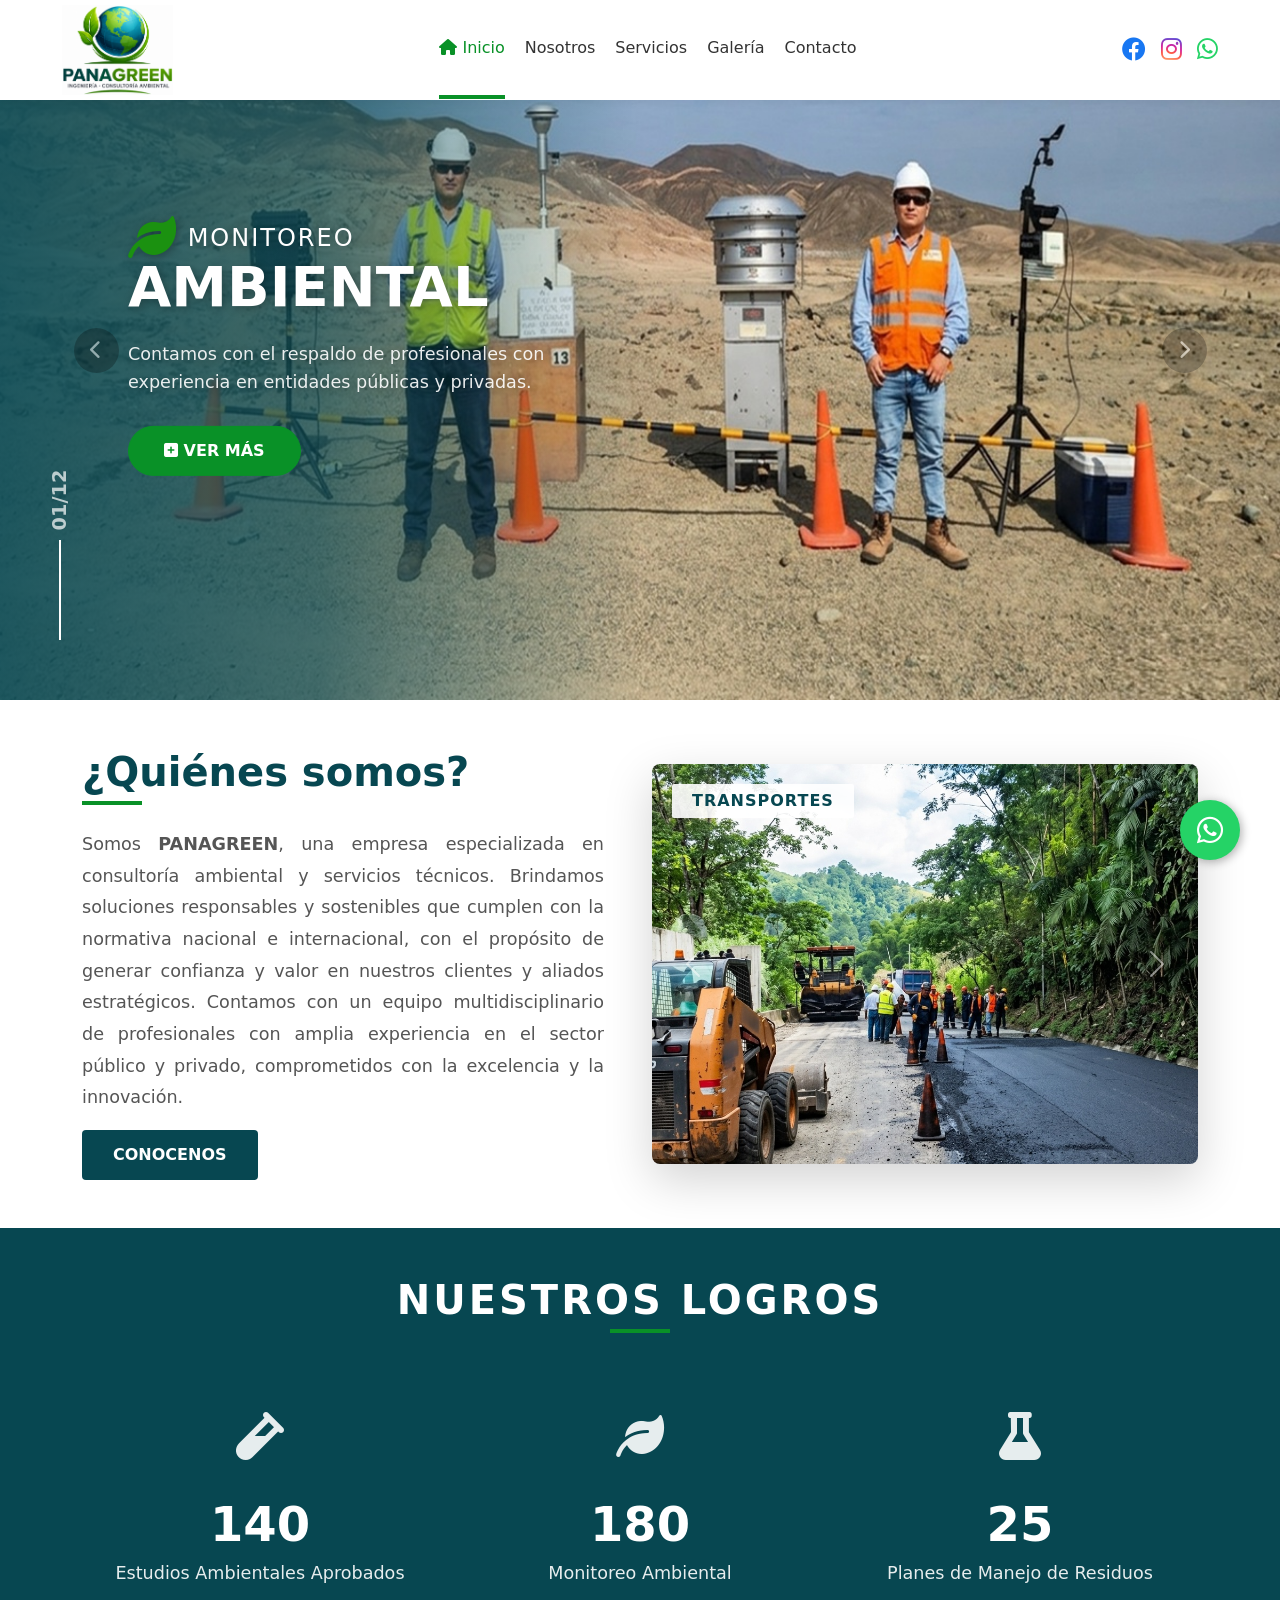
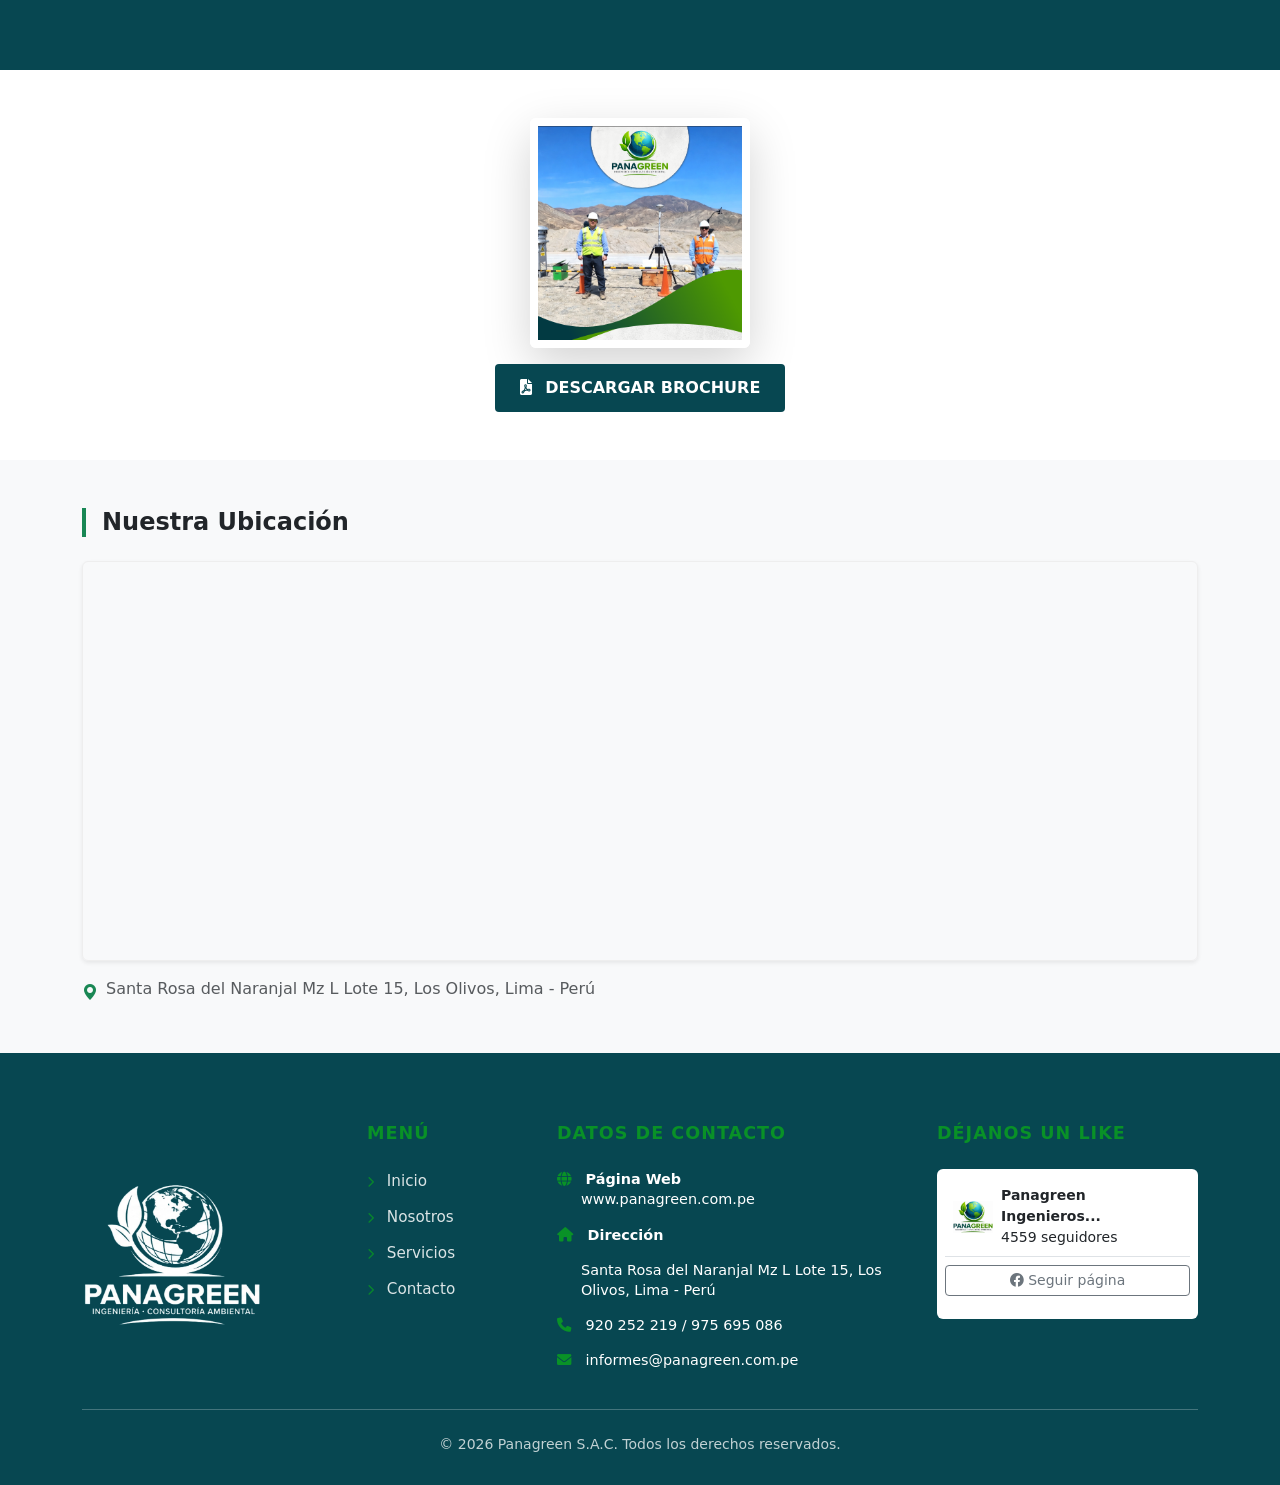
==== commit 9691e211: "actualización panagreen" ====
--- a/index.html
+++ b/index.html
@@ -128,8 +128,8 @@
                     <img src="imagenes/carrusel/estudios-ambientales.jpeg" class="d-block w-100 img-fluid carousel-img"
                         alt="Estudios Ambientales">
                     <div class="carousel-caption-custom">
-                        ="text-uppercase"><i class="fa-solid fa-leaf fa-2xl" style="color: rgb(27, 145, 16);"></i>
-                        Estudios
+                        <h5 class="text-uppercase"><i class="fa-solid fa-leaf fa-2xl"
+                                style="color: rgb(27, 145, 16);"></i> Estudios
                         </h5>
                         <div class="title-wrapper">
                             <h1>AMBIENTALES</h1>
@@ -243,8 +243,8 @@
                 <!-- Slide 11 (Ejemplo) -->
                 <div class="carousel-item">
                     <div class="overlay-gradient"></div>
-                    <img src="imagenes/modelamiento-simulacion.jpeg" class="d-block w-100 img-fluid carousel-img"
-                        alt="Modelamiento y Simulación">
+                    <img src="imagenes/carrusel/modelamiento-simulacion.jpeg"
+                        class="d-block w-100 img-fluid carousel-img" alt="Modelamiento y Simulación">
                     <div class="carousel-caption-custom">
 
                         <h5 class="text-uppercase"><i class="fa-solid fa-leaf fa-2xl"
--- a/css/index.css
+++ b/css/index.css
@@ -658,6 +658,69 @@
     padding: 0.5rem !important;
 }
 
+/* Botón flotante de WhatsApp */
+.whatsapp-float {
+    position: fixed;
+    /* Mantiene el botón fijo aunque hagas scroll */
+    width: 60px;
+    height: 60px;
+    bottom: 40px;
+    /* Distancia respecto al borde inferior */
+    right: 40px;
+    /* Distancia respecto al borde derecho */
+    background-color: #25d366;
+    color: #FFF;
+    border-radius: 50%;
+    text-align: center;
+    font-size: 30px;
+    box-shadow: 2px 2px 10px rgba(0, 0, 0, 0.3);
+    z-index: 9999;
+    /* Asegura que el botón esté por encima de otros elementos */
+    display: flex;
+    align-items: center;
+    justify-content: center;
+    text-decoration: none;
+    transition: transform 0.3s ease;
+}
+
+.whatsapp-float:hover {
+    transform: scale(1.1);
+    background-color: #128c7e;
+    color: #FFF;
+}
+
+/* Estilo del Tooltip */
+.whatsapp-tooltip {
+    position: absolute;
+    right: 75px;
+    /* Lo coloca a la izquierda del botón */
+    background-color: #333;
+    /* Fondo oscuro */
+    color: #fff;
+    padding: 8px 15px;
+    border-radius: 20px;
+    /* Bordes redondeados */
+    font-size: 14px;
+    font-family: sans-serif;
+    white-space: nowrap;
+    /* Evita que el texto se parta en dos líneas */
+
+    /* Efecto de oculto */
+    opacity: 0;
+    visibility: hidden;
+    transition: opacity 0.3s ease, right 0.3s ease;
+
+    /* Asegura que no estorbe al clickear */
+    pointer-events: none;
+}
+
+/* Mostrar el tooltip al pasar el mouse sobre el botón padre */
+.whatsapp-float:hover .whatsapp-tooltip {
+    opacity: 1;
+    visibility: visible;
+    right: 85px;
+    /* Un pequeño movimiento suave al aparecer */
+}
 
 /* =========================================
    6. MEDIA QUERIES (ORDENADOS)
